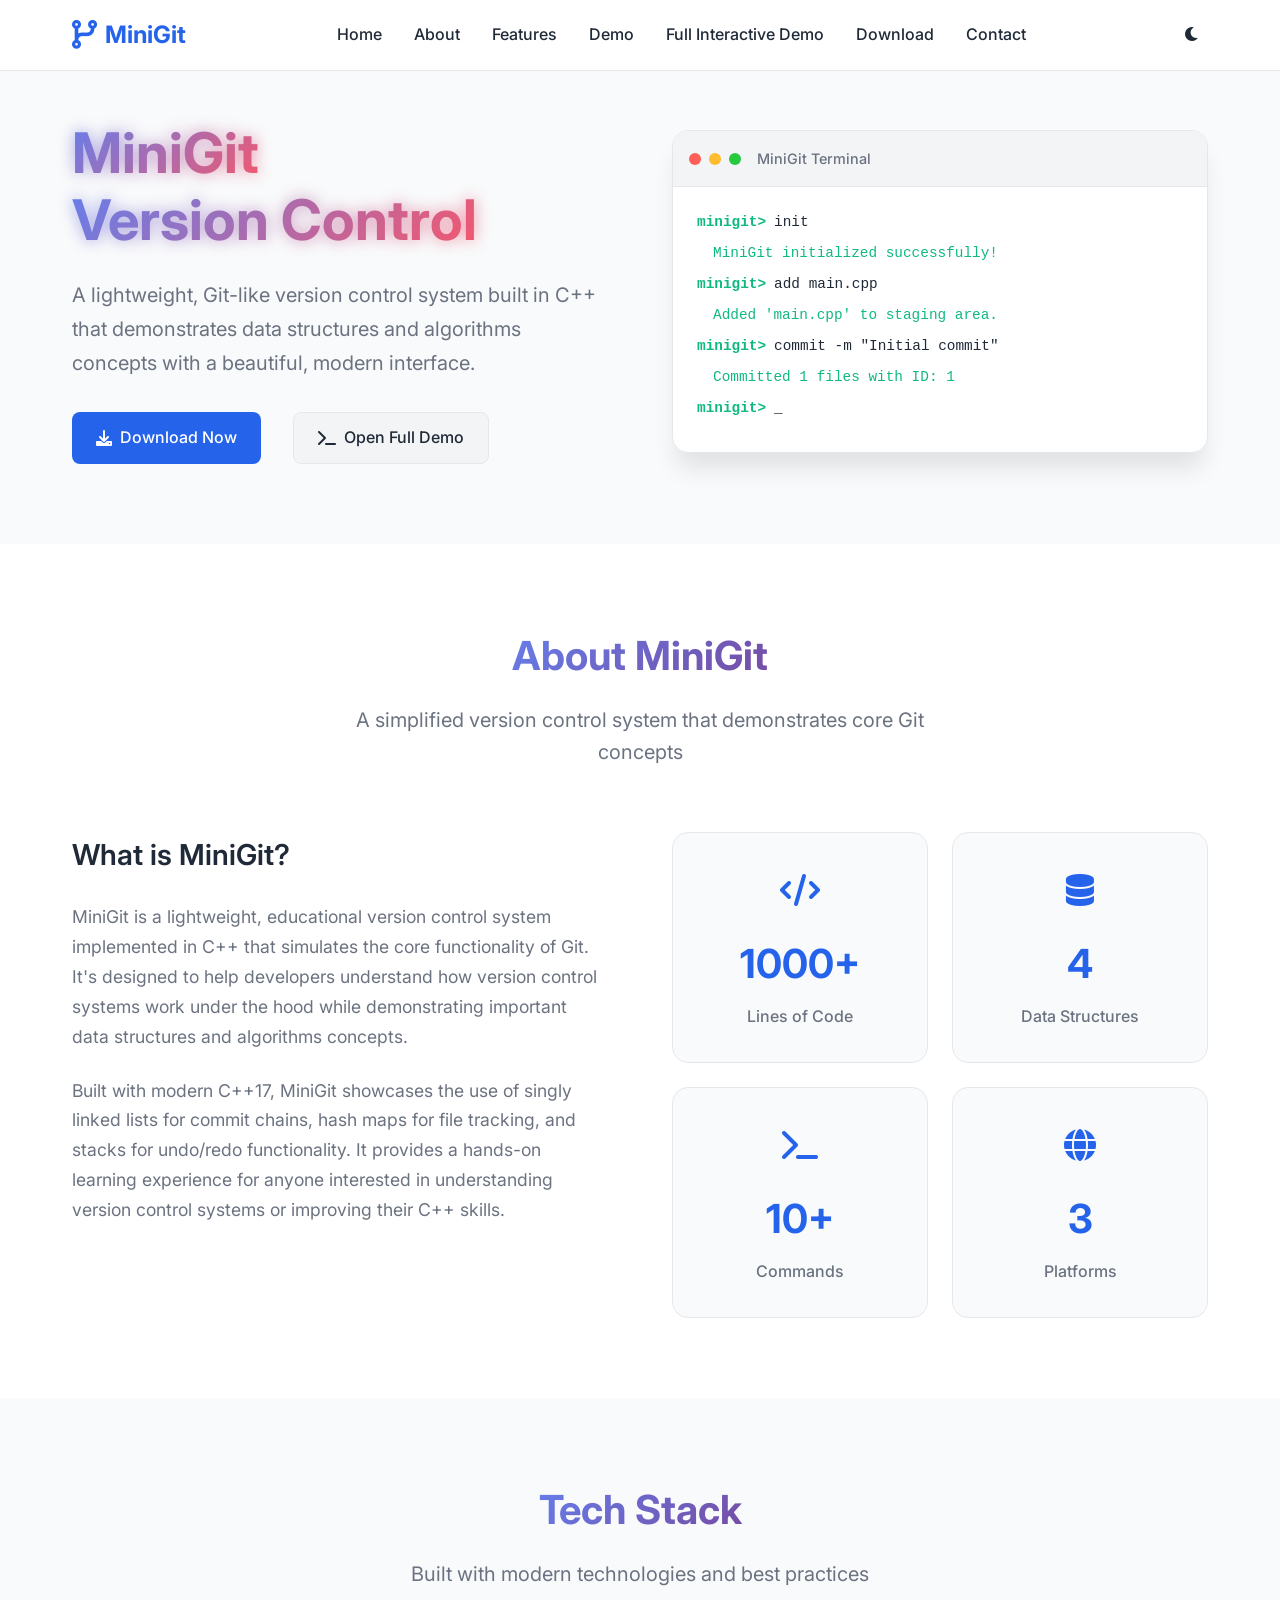
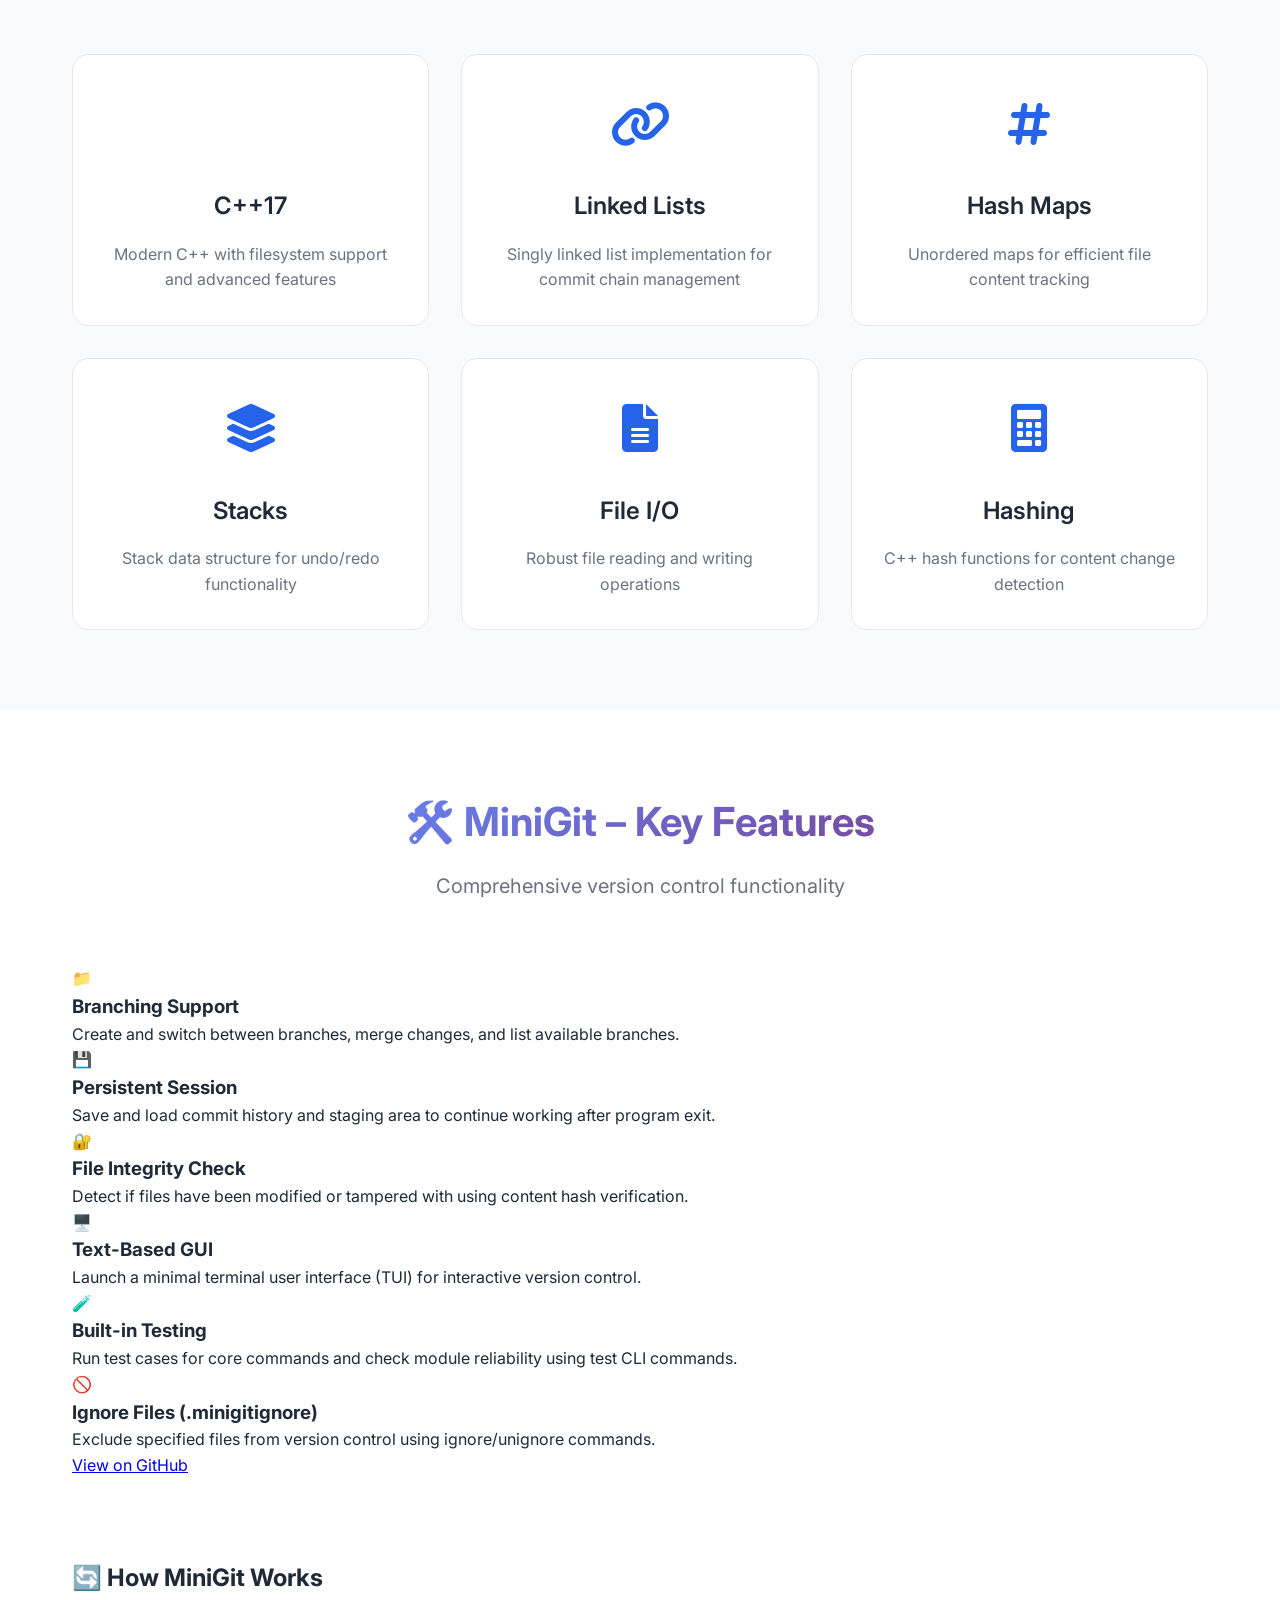
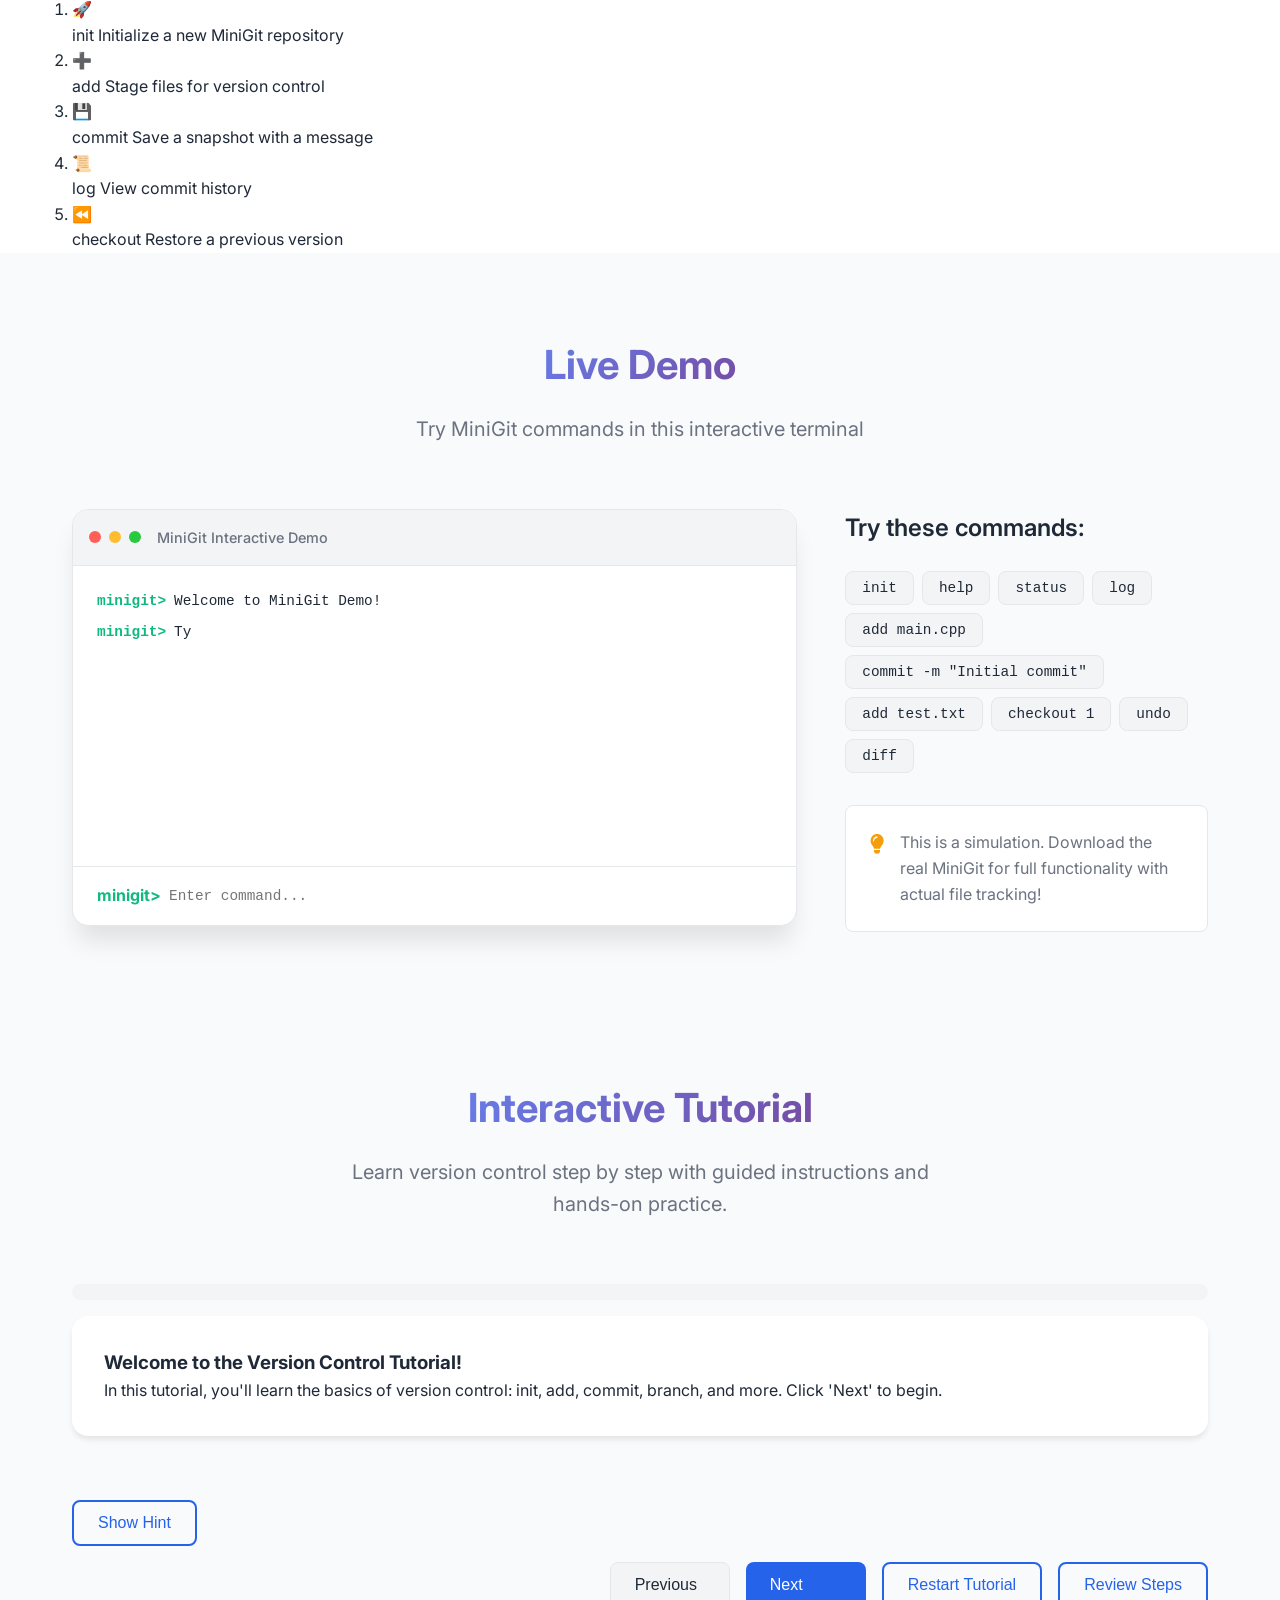
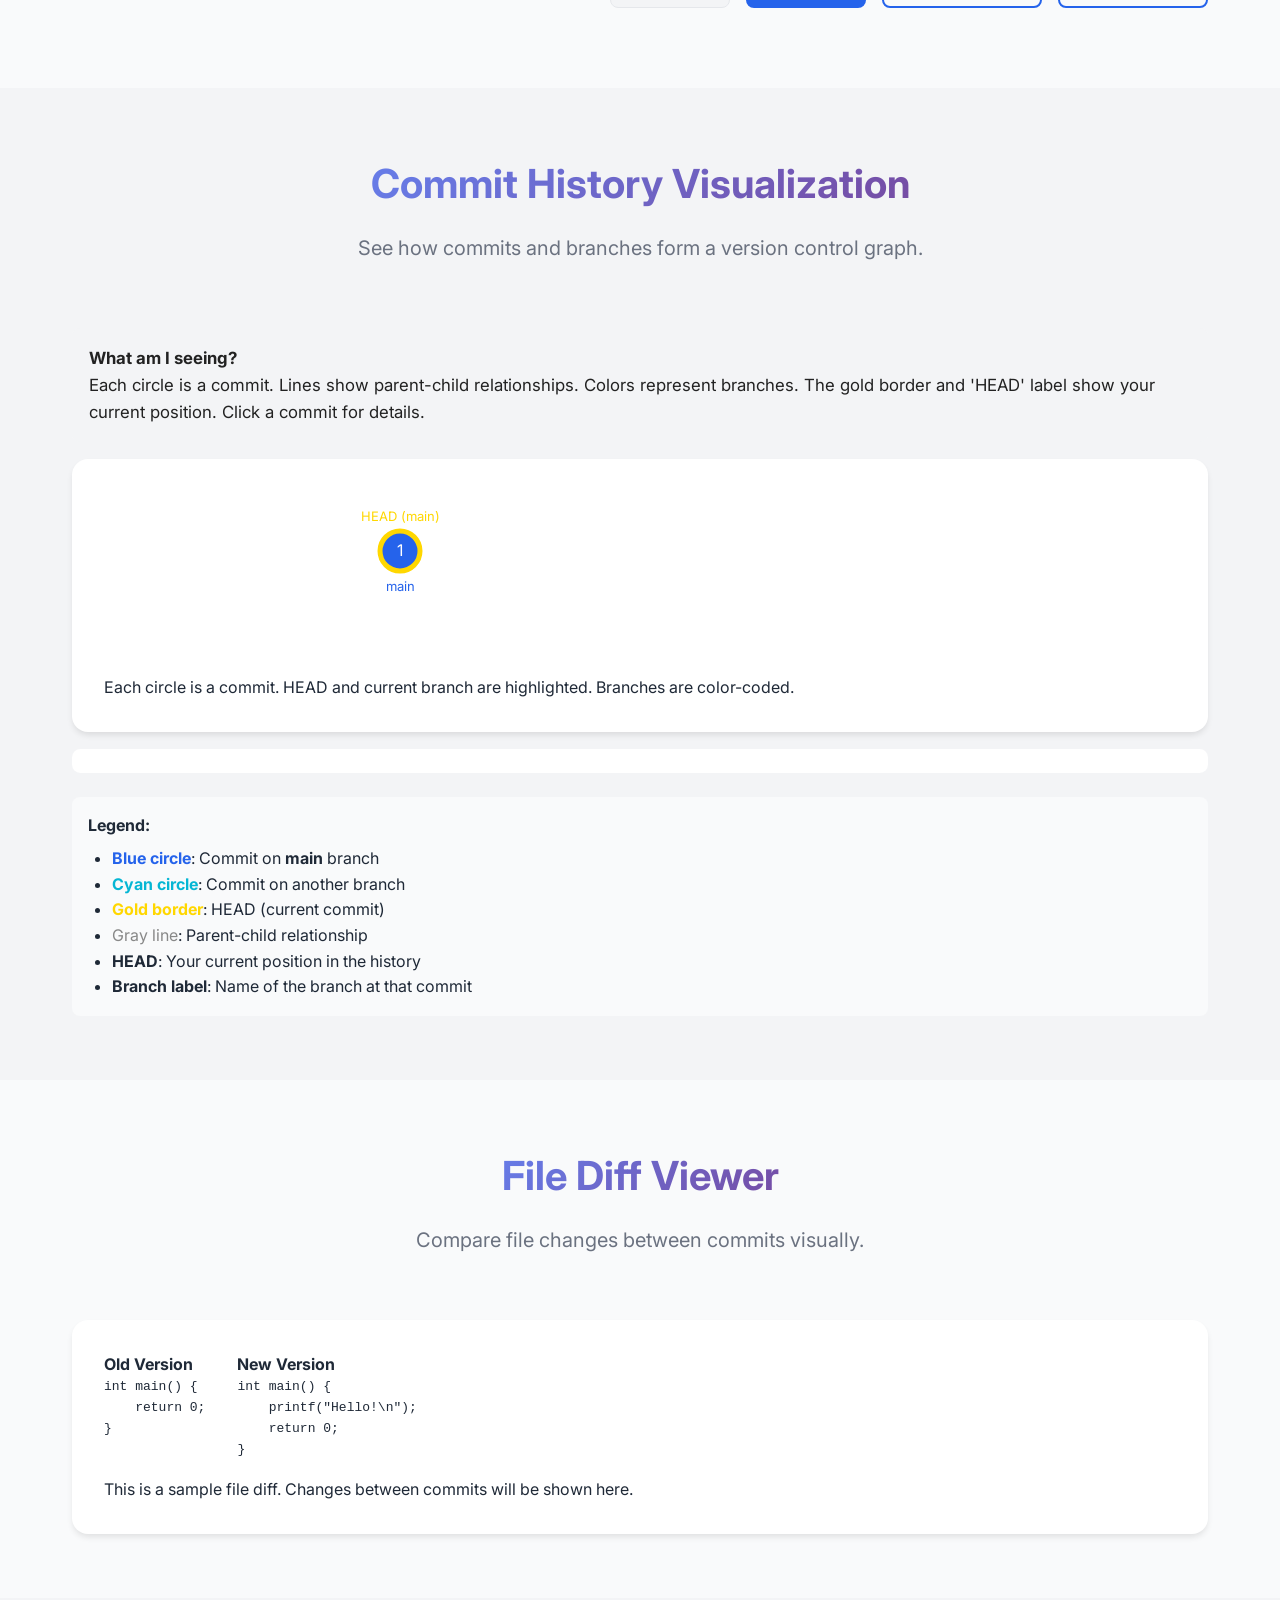
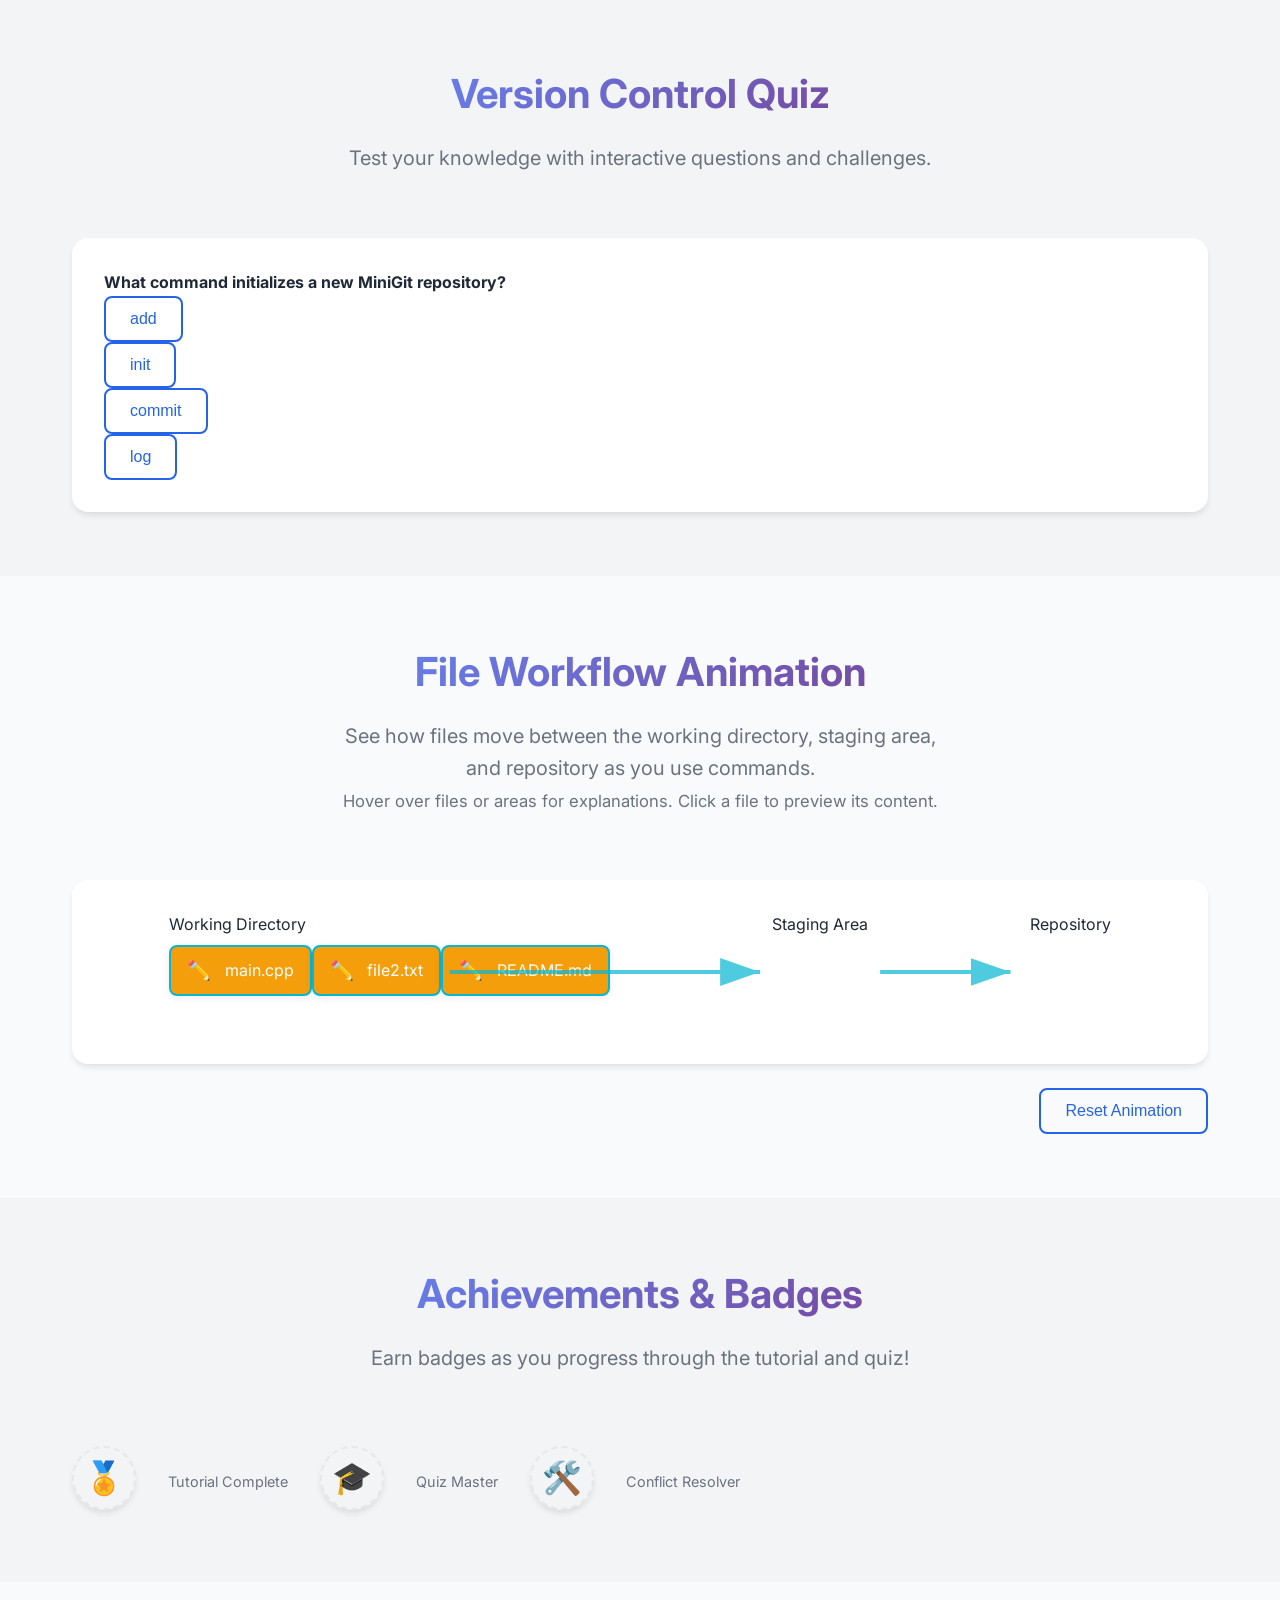
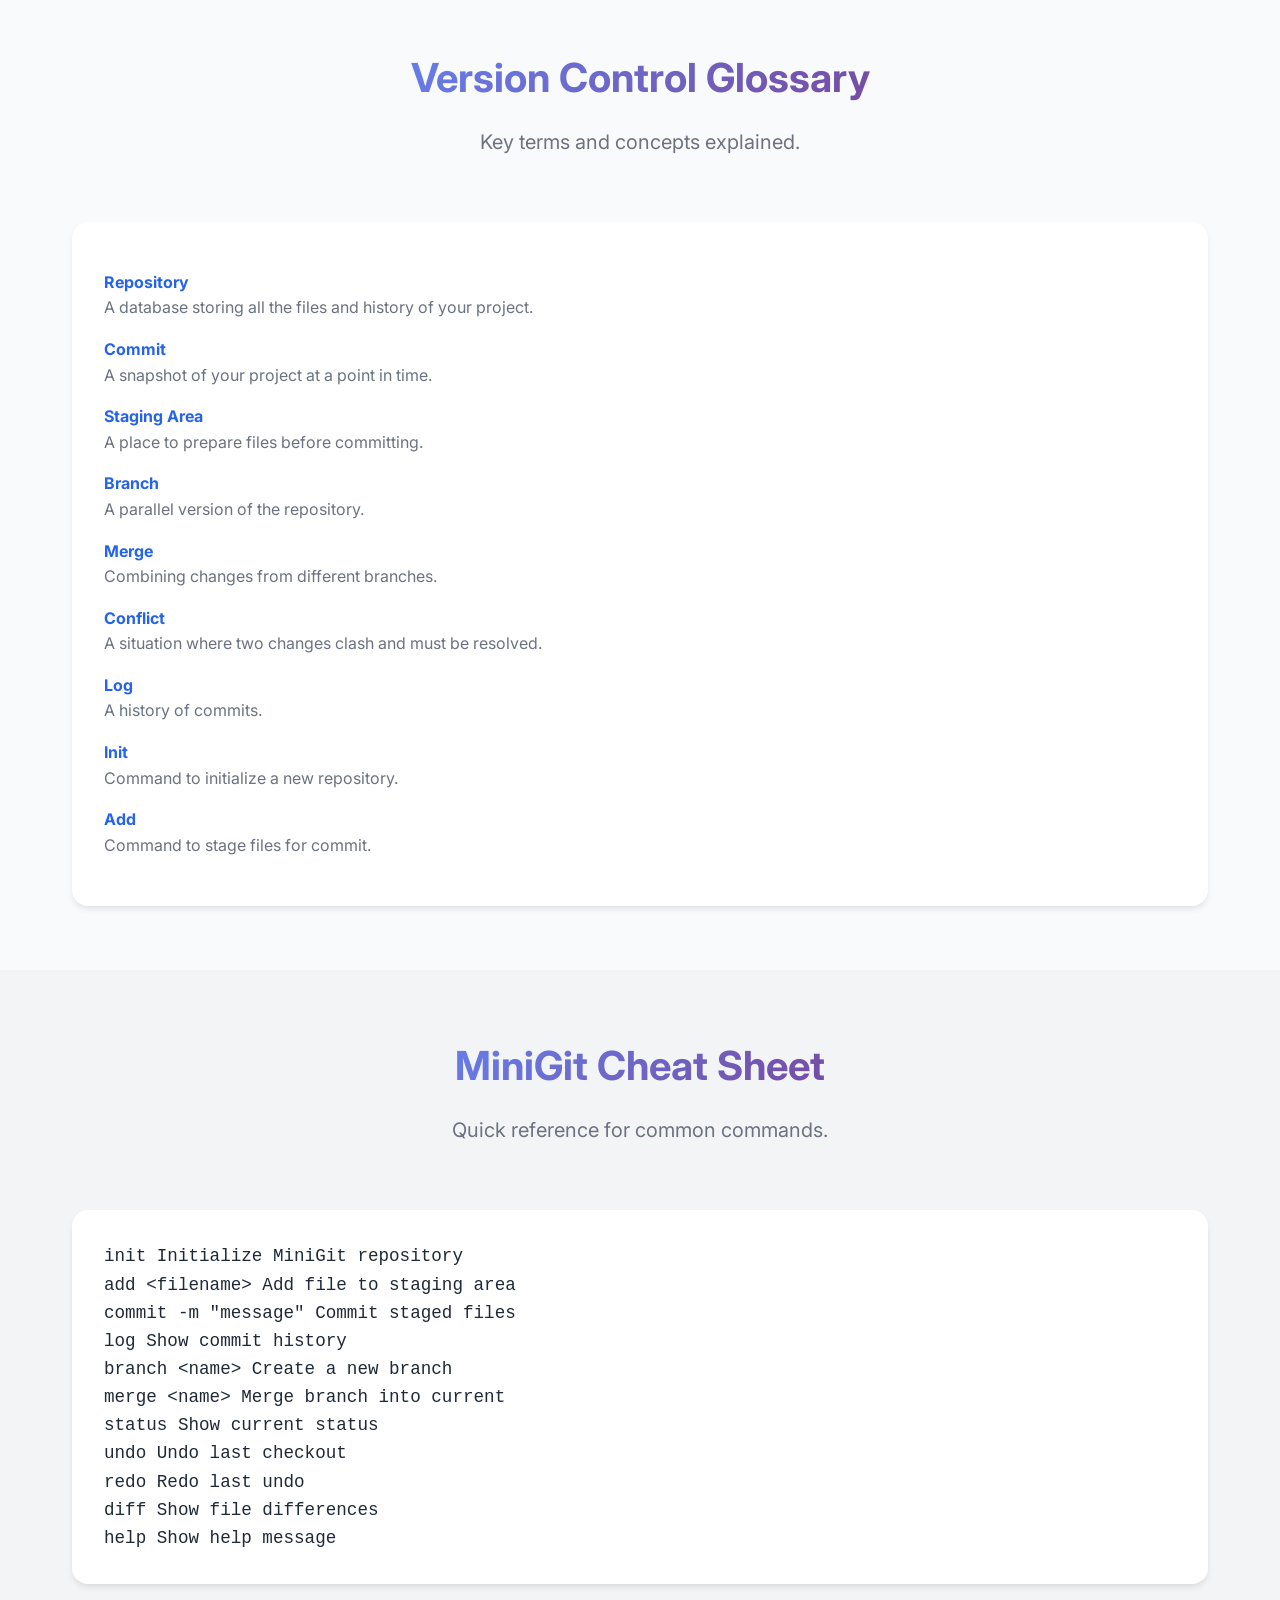
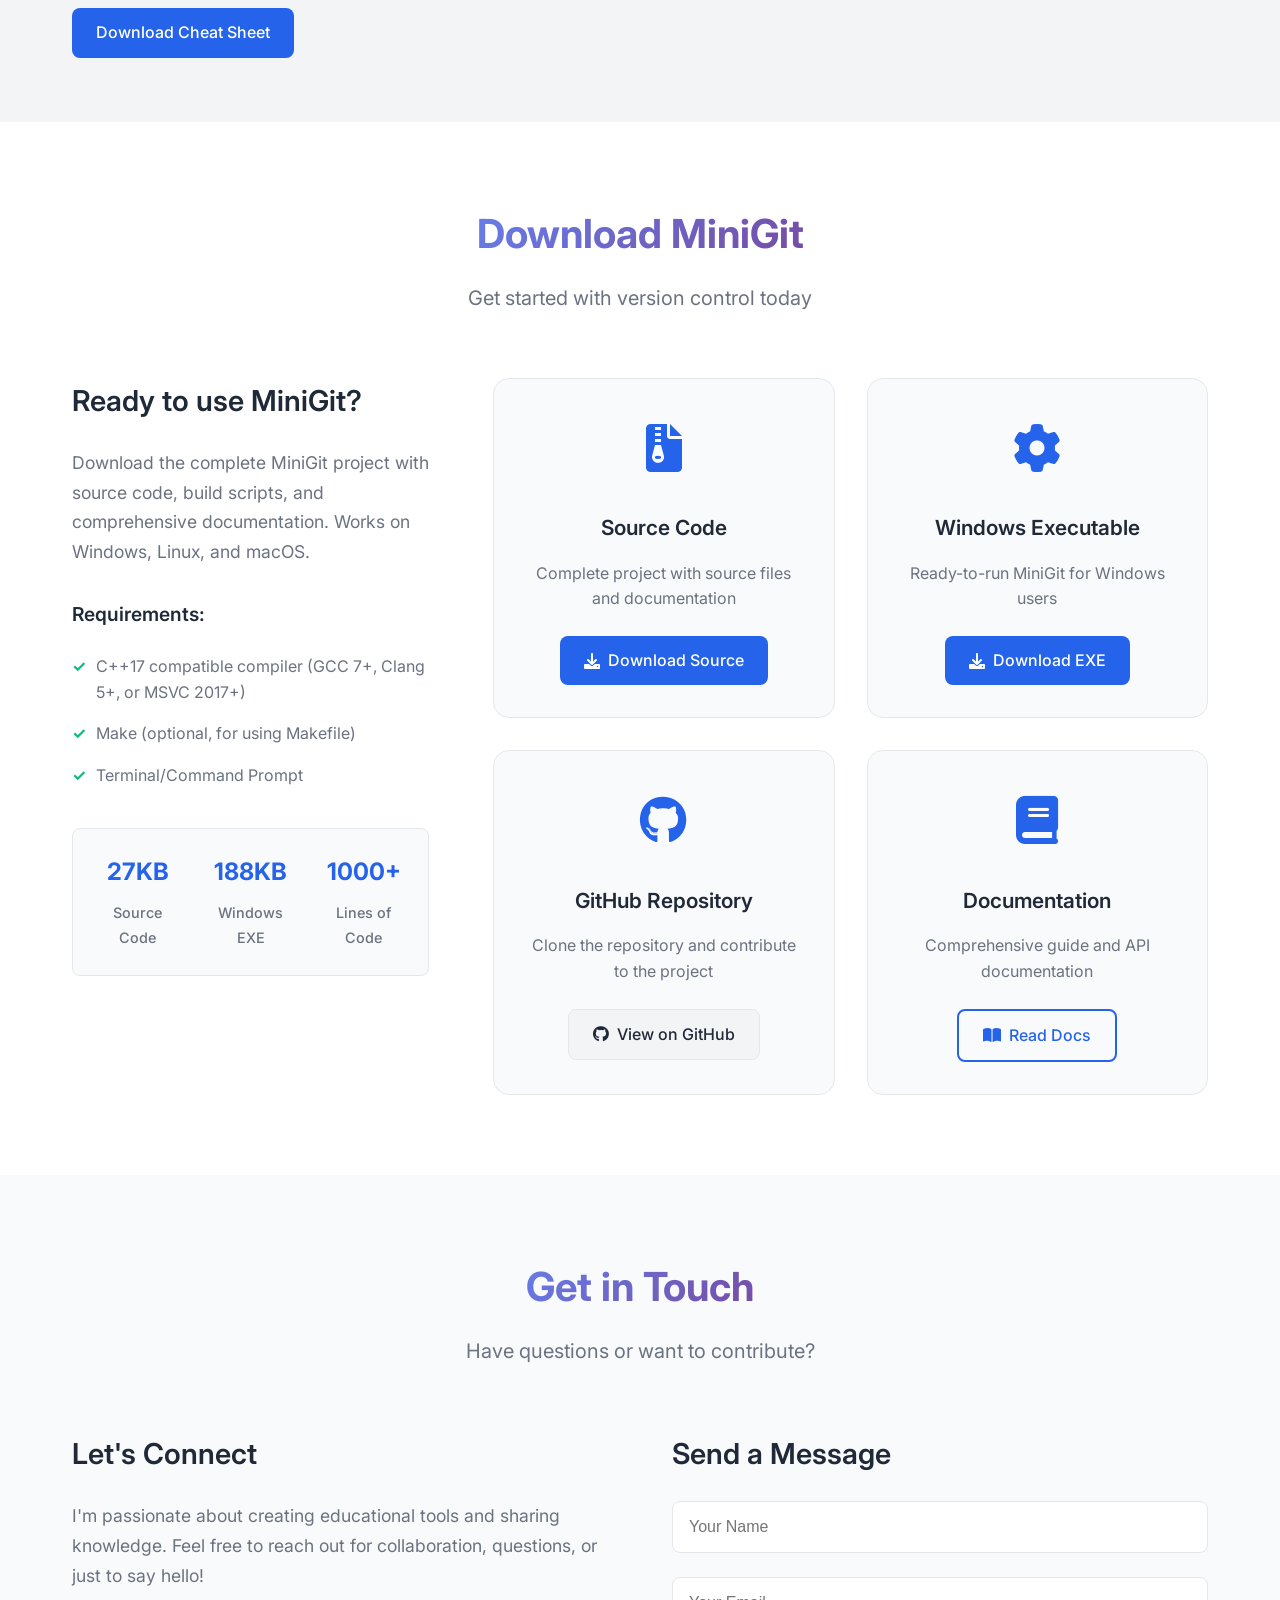
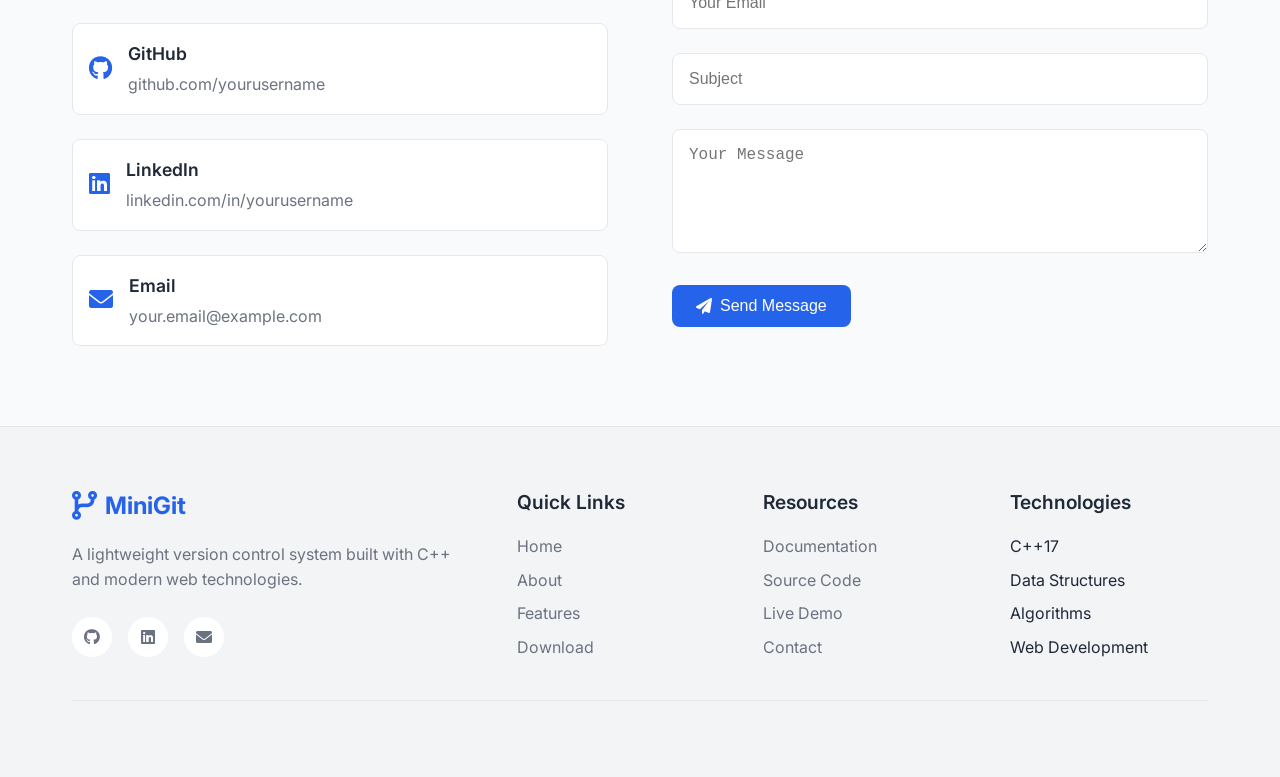
==== website/index.html @ fc71f308 "Initial commit" ====
<!DOCTYPE html>
<html lang="en">
<head>
    <meta charset="UTF-8">
    <meta name="viewport" content="width=device-width, initial-scale=1.0">
    <title>MiniGit - Lightweight C++ Version Control System</title>
    <meta name="description" content="MiniGit is a lightweight, open-source version control system built in C++. Experience branching, commit history, file integrity, and more. Perfect for learning Git concepts and C++ data structures.">
    <meta name="keywords" content="MiniGit, version control, C++, git, lightweight, open source, educational, commit, branch, file integrity, terminal, TUI, data structures, project, code, software, repository, source control, staging, commit history, undo, redo, merge, ignore, test, CLI, persistent session, educational project">
    <meta name="author" content="Your Name">
    <link rel="stylesheet" href="styles.css">
    <link href="https://cdnjs.cloudflare.com/ajax/libs/font-awesome/6.0.0/css/all.min.css" rel="stylesheet">
    <link href="https://fonts.googleapis.com/css2?family=Inter:wght@300;400;500;600;700&display=swap" rel="stylesheet">
    <!-- AOS Animate On Scroll CSS -->
    <link href="https://cdn.jsdelivr.net/npm/aos@2.3.4/dist/aos.css" rel="stylesheet">
    <!-- Google Analytics GA4 (replace G-XXXXXXXXXX with your Measurement ID) -->
    <!-- For GDPR compliance, consider showing a cookie consent banner before loading GA -->
    <script async src="https://www.googletagmanager.com/gtag/js?id=G-XXXXXXXXXX"></script>
    <script>
      window.dataLayer = window.dataLayer || [];
      function gtag(){dataLayer.push(arguments);}
      gtag('js', new Date());
      gtag('config', 'G-XXXXXXXXXX', { 'anonymize_ip': true });
    </script>
</head>
    <body>
        <!-- Skip to content link for accessibility -->
        <a href="#main-content" class="skip-link" tabindex="0" style="position:absolute;left:-999px;top:auto;width:1px;height:1px;overflow:hidden;background:#fff;color:#2563eb;z-index:10000;">Skip to main content</a>
        <!-- Loading Overlay -->
        <div class="loading-overlay">
            <div class="loading"></div>
        </div>
        
        <!-- Navigation -->
        <nav class="navbar" role="navigation" aria-label="Main Navigation">
            <div class="nav-container">
                <div class="nav-logo">
                    <i class="fas fa-code-branch" aria-hidden="true"></i>
                    <span>MiniGit</span>
                </div>
                <ul class="nav-menu">
                    <li><a href="#home" class="nav-link" tabindex="0">Home</a></li>
                    <li><a href="#about" class="nav-link" tabindex="0">About</a></li>
                    <li><a href="#features" class="nav-link" tabindex="0">Features</a></li>
                    <li><a href="#demo" class="nav-link" tabindex="0">Demo</a></li>
                    <li><a href="./demo.html" class="nav-link" tabindex="0">Full Interactive Demo</a></li>
                    <li><a href="#download" class="nav-link" tabindex="0">Download</a></li>
                    <li><a href="#contact" class="nav-link" tabindex="0">Contact</a></li>
                </ul>
                <div class="theme-toggle" tabindex="0" role="button" aria-label="Toggle dark mode">
                    <i class="fas fa-moon" id="theme-icon" aria-hidden="true"></i>
                </div>
                <div class="hamburger" tabindex="0" role="button" aria-label="Open navigation menu">
                    <span class="bar"></span>
                    <span class="bar"></span>
                    <span class="bar"></span>
                </div>
            </div>
        </nav>

        <main id="main-content">
        <!-- Hero Section -->
        <section id="home" class="hero" aria-label="Home section">
            <div class="hero-container">
                <div class="hero-content">
                    <h1 class="hero-title">
                        <span class="gradient-text" data-text="MiniGit">MiniGit</span>
                        <span class="gradient-text" data-text="Version Control">Version Control</span>
                    </h1>
                    <p class="hero-subtitle">
                        A lightweight, Git-like version control system built in C++ that demonstrates 
                        data structures and algorithms concepts with a beautiful, modern interface.
                    </p>
                    <div class="hero-buttons">
                        <a href="#download" class="btn btn-primary" tabindex="0" aria-label="Download Now">
                            <i class="fas fa-download" aria-hidden="true"></i>
                            Download Now
                        </a>
                        <a href="demo.html" class="btn btn-secondary" tabindex="0" aria-label="Full Interactive Demo" style="margin-left:1em;">
                            <i class="fas fa-terminal" aria-hidden="true"></i>
                            Open Full Demo
                        </a>
                    </div>
                </div>
                <div class="hero-visual">
                    <div class="terminal-window" aria-label="MiniGit Terminal Simulation">
                        <div class="terminal-header">
                            <div class="terminal-buttons">
                                <span class="btn-red" aria-hidden="true"></span>
                                <span class="btn-yellow" aria-hidden="true"></span>
                                <span class="btn-green" aria-hidden="true"></span>
                            </div>
                            <div class="terminal-title">MiniGit Terminal</div>
                        </div>
                        <div class="terminal-content">
                            <div class="terminal-line">
                                <span class="prompt">minigit&gt;</span>
                                <span class="command">init</span>
                            </div>
                            <div class="terminal-line output">
                                <span class="success">MiniGit initialized successfully!</span>
                            </div>
                            <div class="terminal-line">
                                <span class="prompt">minigit&gt;</span>
                                <span class="command">add main.cpp</span>
                            </div>
                            <div class="terminal-line output">
                                <span class="success">Added 'main.cpp' to staging area.</span>
                            </div>
                            <div class="terminal-line">
                                <span class="prompt">minigit&gt;</span>
                                <span class="command">commit -m "Initial commit"</span>
                            </div>
                            <div class="terminal-line output">
                                <span class="success">Committed 1 files with ID: 1</span>
                            </div>
                            <div class="terminal-line">
                                <span class="prompt">minigit&gt;</span>
                                <span class="command">_</span>
                            </div>
                        </div>
                    </div>
                </div>
            </div>
        </section>

        <!-- About Section -->
        <section id="about" class="about">
            <div class="container">
                <div class="section-header">
                    <h2>About MiniGit</h2>
                    <p>A simplified version control system that demonstrates core Git concepts</p>
                </div>
                <div class="about-content">
                    <div class="about-text">
                        <h3>What is MiniGit?</h3>
                        <p>
                            MiniGit is a lightweight, educational version control system implemented in C++ that 
                            simulates the core functionality of Git. It's designed to help developers understand 
                            how version control systems work under the hood while demonstrating important data 
                            structures and algorithms concepts.
                        </p>
                        <p>
                            Built with modern C++17, MiniGit showcases the use of singly linked lists for commit 
                            chains, hash maps for file tracking, and stacks for undo/redo functionality. It provides 
                            a hands-on learning experience for anyone interested in understanding version control 
                            systems or improving their C++ skills.
                        </p>
                    </div>
                    <div class="about-stats">
                        <div class="stat-card" data-aos="fade-up">
                            <div class="stat-icon">
                                <i class="fas fa-code"></i>
                            </div>
                            <div class="stat-number">1000+</div>
                            <div class="stat-label">Lines of Code</div>
                        </div>
                        <div class="stat-card" data-aos="fade-up" data-aos-delay="100">
                            <div class="stat-icon">
                                <i class="fas fa-database"></i>
                            </div>
                            <div class="stat-number">4</div>
                            <div class="stat-label">Data Structures</div>
                        </div>
                        <div class="stat-card" data-aos="fade-up" data-aos-delay="200">
                            <div class="stat-icon">
                                <i class="fas fa-terminal"></i>
                            </div>
                            <div class="stat-number">10+</div>
                            <div class="stat-label">Commands</div>
                        </div>
                        <div class="stat-card" data-aos="fade-up" data-aos-delay="300">
                            <div class="stat-icon">
                                <i class="fas fa-globe"></i>
                            </div>
                            <div class="stat-number">3</div>
                            <div class="stat-label">Platforms</div>
                        </div>
                    </div>
                </div>
            </div>
        </section>

        <!-- Tech Stack Section -->
        <section class="tech-stack">
            <div class="container">
                <div class="section-header">
                    <h2>Tech Stack</h2>
                    <p>Built with modern technologies and best practices</p>
                </div>
                <div class="tech-grid">
                    <div class="tech-card">
                        <div class="tech-icon">
                            <i class="fab fa-cpp"></i>
                        </div>
                        <h3>C++17</h3>
                        <p>Modern C++ with filesystem support and advanced features</p>
                    </div>
                    <div class="tech-card">
                        <div class="tech-icon">
                            <i class="fas fa-link"></i>
                        </div>
                        <h3>Linked Lists</h3>
                        <p>Singly linked list implementation for commit chain management</p>
                    </div>
                    <div class="tech-card">
                        <div class="tech-icon">
                            <i class="fas fa-hashtag"></i>
                        </div>
                        <h3>Hash Maps</h3>
                        <p>Unordered maps for efficient file content tracking</p>
                    </div>
                    <div class="tech-card">
                        <div class="tech-icon">
                            <i class="fas fa-layer-group"></i>
                        </div>
                        <h3>Stacks</h3>
                        <p>Stack data structure for undo/redo functionality</p>
                    </div>
                    <div class="tech-card">
                        <div class="tech-icon">
                            <i class="fas fa-file-alt"></i>
                        </div>
                        <h3>File I/O</h3>
                        <p>Robust file reading and writing operations</p>
                    </div>
                    <div class="tech-card">
                        <div class="tech-icon">
                            <i class="fas fa-calculator"></i>
                        </div>
                        <h3>Hashing</h3>
                        <p>C++ hash functions for content change detection</p>
                    </div>
                </div>
            </div>
        </section>

        <!-- Features Section -->
        <section id="features" class="features bg-gray-50 py-12">
            <div class="container max-w-4xl mx-auto px-4">
                <div class="section-header mb-8">
                    <h2 class="text-3xl font-bold text-center flex items-center justify-center gap-2" data-aos="fade-up">
                      <span>🛠️</span>
                      <span>MiniGit – Key Features</span>
                    </h2>
                    <p class="text-center text-gray-600" data-aos="fade-up" data-aos-delay="100">Comprehensive version control functionality</p>
                </div>
                <div class="grid gap-6 sm:grid-cols-2 lg:grid-cols-3">
                  <!-- Branching Support -->
                  <div class="bg-white rounded-xl shadow-md p-6 flex flex-col items-center hover:shadow-lg transition" data-aos="zoom-in">
                    <div class="text-4xl mb-3">📁</div>
                    <h3 class="font-semibold text-lg mb-2">Branching Support</h3>
                    <p class="text-gray-600 text-center text-sm">
                      Create and switch between branches, merge changes, and list available branches.
                    </p>
                  </div>
                  <!-- Persistent Session -->
                  <div class="bg-white rounded-xl shadow-md p-6 flex flex-col items-center hover:shadow-lg transition" data-aos="zoom-in" data-aos-delay="100">
                    <div class="text-4xl mb-3">💾</div>
                    <h3 class="font-semibold text-lg mb-2">Persistent Session</h3>
                    <p class="text-gray-600 text-center text-sm">
                      Save and load commit history and staging area to continue working after program exit.
                    </p>
                  </div>
                  <!-- File Integrity Check -->
                  <div class="bg-white rounded-xl shadow-md p-6 flex flex-col items-center hover:shadow-lg transition" data-aos="zoom-in" data-aos-delay="200">
                    <div class="text-4xl mb-3">🔐</div>
                    <h3 class="font-semibold text-lg mb-2">File Integrity Check</h3>
                    <p class="text-gray-600 text-center text-sm">
                      Detect if files have been modified or tampered with using content hash verification.
                    </p>
                  </div>
                  <!-- Text-Based GUI -->
                  <div class="bg-white rounded-xl shadow-md p-6 flex flex-col items-center hover:shadow-lg transition" data-aos="zoom-in" data-aos-delay="300">
                    <div class="text-4xl mb-3">🖥️</div>
                    <h3 class="font-semibold text-lg mb-2">Text-Based GUI</h3>
                    <p class="text-gray-600 text-center text-sm">
                      Launch a minimal terminal user interface (TUI) for interactive version control.
                    </p>
                  </div>
                  <!-- Built-in Testing -->
                  <div class="bg-white rounded-xl shadow-md p-6 flex flex-col items-center hover:shadow-lg transition" data-aos="zoom-in" data-aos-delay="400">
                    <div class="text-4xl mb-3">🧪</div>
                    <h3 class="font-semibold text-lg mb-2">Built-in Testing</h3>
                    <p class="text-gray-600 text-center text-sm">
                      Run test cases for core commands and check module reliability using test CLI commands.
                    </p>
                  </div>
                  <!-- Ignore Files -->
                  <div class="bg-white rounded-xl shadow-md p-6 flex flex-col items-center hover:shadow-lg transition" data-aos="zoom-in" data-aos-delay="500">
                    <div class="text-4xl mb-3">🚫</div>
                    <h3 class="font-semibold text-lg mb-2">Ignore Files (.minigitignore)</h3>
                    <p class="text-gray-600 text-center text-sm">
                      Exclude specified files from version control using ignore/unignore commands.
                    </p>
                  </div>
                </div>
                <div class="flex justify-center mt-10" data-aos="fade-up" data-aos-delay="600">
                  <a href="https://github.com/yourusername/minigit" target="_blank"
                     class="inline-block bg-blue-600 text-white font-semibold px-6 py-3 rounded-full shadow hover:bg-blue-700 transition">
                    View on GitHub
                  </a>
                </div>
            </div>
        </section>
        <!-- How MiniGit Works Section -->
        <section id="how-it-works" class="how-it-works bg-white py-12">
          <div class="container max-w-3xl mx-auto px-4">
            <h2 class="text-2xl font-bold text-center mb-8 flex items-center justify-center gap-2">
              <span>🔄</span>
              <span>How MiniGit Works</span>
            </h2>
            <ol class="flex flex-col sm:flex-row justify-between items-center gap-8 sm:gap-0">
              <li class="flex flex-col items-center flex-1" style="min-width:120px;">
                <div class="text-3xl mb-2">🚀</div>
                <span class="font-semibold">init</span>
                <span class="text-gray-500 text-sm text-center">Initialize a new MiniGit repository</span>
              </li>
              <li class="flex flex-col items-center flex-1" style="min-width:120px;">
                <div class="text-3xl mb-2">➕</div>
                <span class="font-semibold">add</span>
                <span class="text-gray-500 text-sm text-center">Stage files for version control</span>
              </li>
              <li class="flex flex-col items-center flex-1" style="min-width:120px;">
                <div class="text-3xl mb-2">💾</div>
                <span class="font-semibold">commit</span>
                <span class="text-gray-500 text-sm text-center">Save a snapshot with a message</span>
              </li>
              <li class="flex flex-col items-center flex-1" style="min-width:120px;">
                <div class="text-3xl mb-2">📜</div>
                <span class="font-semibold">log</span>
                <span class="text-gray-500 text-sm text-center">View commit history</span>
              </li>
              <li class="flex flex-col items-center flex-1" style="min-width:120px;">
                <div class="text-3xl mb-2">⏪</div>
                <span class="font-semibold">checkout</span>
                <span class="text-gray-500 text-sm text-center">Restore a previous version</span>
              </li>
            </ol>
          </div>
        </section>

        <!-- Demo Section -->
        <section id="demo" class="demo">
            <div class="container">
                <div class="section-header">
                    <h2>Live Demo</h2>
                    <p>Try MiniGit commands in this interactive terminal</p>
                </div>
                <div class="demo-container">
                    <div class="demo-terminal">
                        <div class="demo-header">
                            <div class="demo-buttons">
                                <span class="btn-red"></span>
                                <span class="btn-yellow"></span>
                                <span class="btn-green"></span>
                            </div>
                            <div class="demo-title">MiniGit Interactive Demo</div>
                        </div>
                        <div class="demo-content" id="demo-content">
                            <div class="demo-line">
                                <span class="demo-prompt">minigit></span>
                                <span class="demo-text">Welcome to MiniGit Demo!</span>
                            </div>
                            <div class="demo-line">
                                <span class="demo-prompt">minigit></span>
                                <span class="demo-text">Type 'help' to see available commands</span>
                            </div>
                        </div>
                        <div class="demo-input-container">
                            <span class="demo-prompt">minigit></span>
                            <input type="text" id="demo-input" placeholder="Enter command..." autocomplete="off">
                        </div>
                    </div>
                    <div class="demo-info">
                        <h3>Try these commands:</h3>
                        <div class="demo-commands">
                            <button class="demo-command-btn" data-command="init">init</button>
                            <button class="demo-command-btn" data-command="help">help</button>
                            <button class="demo-command-btn" data-command="status">status</button>
                            <button class="demo-command-btn" data-command="log">log</button>
                            <button class="demo-command-btn" data-command="add main.cpp">add main.cpp</button>
                            <button class="demo-command-btn" data-command="commit -m &quot;Initial commit&quot;">commit -m "Initial commit"</button>
                            <button class="demo-command-btn" data-command="add test.txt">add test.txt</button>
                            <button class="demo-command-btn" data-command="checkout 1">checkout 1</button>
                            <button class="demo-command-btn" data-command="undo">undo</button>
                            <button class="demo-command-btn" data-command="diff">diff</button>
                        </div>
                        <div class="demo-tip">
                            <i class="fas fa-lightbulb"></i>
                            <p>This is a simulation. Download the real MiniGit for full functionality with actual file tracking!</p>
                        </div>
                    </div>
                </div>
            </div>
        </section>

        <!-- Tutorial Section -->
        <section id="tutorial" class="tutorial">
            <div class="container">
                <div class="section-header">
                    <h2>Interactive Tutorial</h2>
                    <p>Learn version control step by step with guided instructions and hands-on practice.</p>
                </div>
                <div id="tutorial-progress-container">
                    <div id="tutorial-progress-bar"></div>
                </div>
                <div id="tutorial-content">
                    <!-- Tutorial steps will be injected here by JS -->
                </div>
                <div id="tutorial-command-container">
                    <input type="text" id="tutorial-command-input" placeholder="Type your command here..." autocomplete="off">
                    <button id="tutorial-submit-command" class="btn btn-primary">Submit</button>
                </div>
                <div id="tutorial-feedback"></div>
                <div id="tutorial-hint-container">
                    <button id="tutorial-hint-btn" class="btn btn-outline">Show Hint</button>
                    <span id="tutorial-hint-text" style="display:none;"></span>
                </div>
                <div id="tutorial-controls">
                    <button id="tutorial-prev" class="btn btn-secondary">Previous</button>
                    <button id="tutorial-next" class="btn btn-primary">Next</button>
                    <button id="tutorial-restart" class="btn btn-outline">Restart Tutorial</button>
                    <button id="tutorial-review" class="btn btn-outline">Review Steps</button>
                </div>
                <div id="tutorial-review-content" style="display:none;"></div>
            </div>
        </section>

        <!-- Commit Graph Section -->
        <section id="commit-graph" class="commit-graph">
            <div class="container">
                <div class="section-header">
                    <h2>Commit History Visualization</h2>
                    <p>See how commits and branches form a version control graph.</p>
                </div>
                <div id="commit-graph-info" style="margin-bottom:1em;background:#f3f4f6;padding:1em;border-radius:0.5em;color:#222;font-size:1.05em;">
                    <b>What am I seeing?</b><br>
                    Each circle is a commit. Lines show parent-child relationships. Colors represent branches. The gold border and 'HEAD' label show your current position. Click a commit for details.
                </div>
                <div id="commit-graph-container">
                    <!-- Commit graph will be rendered here -->
                </div>
                <div id="commit-explanation" style="margin-top:1em;font-size:1.05em;color:#2563eb;"></div>
                <div id="commit-graph-legend" style="margin-top:1.5em;background:#f9fafb;padding:1em;border-radius:0.5em;">
                    <b>Legend:</b>
                    <ul style="margin:0.5em 0 0 1.5em;">
                        <li><span style="color:#2563eb;font-weight:bold;">Blue circle</span>: Commit on <b>main</b> branch</li>
                        <li><span style="color:#06b6d4;font-weight:bold;">Cyan circle</span>: Commit on another branch</li>
                        <li><span style="color:#ffd700;font-weight:bold;">Gold border</span>: HEAD (current commit)</li>
                        <li><span style="color:#888;">Gray line</span>: Parent-child relationship</li>
                        <li><b>HEAD</b>: Your current position in the history</li>
                        <li><b>Branch label</b>: Name of the branch at that commit</li>
                    </ul>
                </div>
            </div>
        </section>

        <!-- Diff Viewer Section -->
        <section id="diff-viewer" class="diff-viewer">
            <div class="container">
                <div class="section-header">
                    <h2>File Diff Viewer</h2>
                    <p>Compare file changes between commits visually.</p>
                </div>
                <div id="diff-viewer-container">
                    <!-- Diff viewer will be rendered here -->
                </div>
            </div>
        </section>

        <!-- Quiz Section -->
        <section id="quiz" class="quiz">
            <div class="container">
                <div class="section-header">
                    <h2>Version Control Quiz</h2>
                    <p>Test your knowledge with interactive questions and challenges.</p>
                </div>
                <div id="quiz-content">
                    <!-- Quiz questions will be injected here by JS -->
                </div>
            </div>
        </section>

        <!-- Animated File Area Section -->
        <section id="file-area" class="file-area">
            <div class="container">
                <div class="section-header">
                    <h2>File Workflow Animation</h2>
                    <p>See how files move between the working directory, staging area, and repository as you use commands. <br><small>Hover over files or areas for explanations. Click a file to preview its content.</small></p>
                </div>
                <div id="file-area-animation">
                    <!-- Animated file workflow will be rendered here by JS -->
                </div>
                <button id="file-area-reset" class="btn btn-outline" style="margin-top:1.5rem;">Reset Animation</button>
            </div>
        </section>

        <!-- File Content Modal -->
        <div id="file-content-modal" class="modal" style="display:none;">
            <div class="modal-content">
                <span class="close" id="close-file-modal">&times;</span>
                <h3 id="file-modal-title"></h3>
                <pre id="file-modal-content" style="background:#23272b;color:#fff;padding:1em;border-radius:0.5em;"></pre>
                <div id="file-modal-status" style="margin-top:1em;color:#10b981;"></div>
            </div>
        </div>

        <!-- Achievements/Badges Section -->
        <section id="achievements" class="achievements">
            <div class="container">
                <div class="section-header">
                    <h2>Achievements & Badges</h2>
                    <p>Earn badges as you progress through the tutorial and quiz!</p>
                </div>
                <div id="badges-container">
                    <!-- Badges will be rendered here by JS -->
                </div>
            </div>
        </section>

        <!-- Glossary Section -->
        <section id="glossary" class="glossary">
            <div class="container">
                <div class="section-header">
                    <h2>Version Control Glossary</h2>
                    <p>Key terms and concepts explained.</p>
                </div>
                <div id="glossary-content">
                    <!-- Glossary terms will be rendered here by JS -->
                </div>
            </div>
        </section>

        <!-- Cheat Sheet Section -->
        <section id="cheat-sheet" class="cheat-sheet">
            <div class="container">
                <div class="section-header">
                    <h2>MiniGit Cheat Sheet</h2>
                    <p>Quick reference for common commands.</p>
                </div>
                <div id="cheat-sheet-content">
                    <!-- Cheat sheet will be rendered here by JS -->
                </div>
                <a id="download-cheat-sheet" class="btn btn-primary" href="#" download="minigit-cheat-sheet.txt">Download Cheat Sheet</a>
            </div>
        </section>

        <!-- Merge Conflict Modal -->
        <div id="merge-conflict-modal" class="modal" style="display:none;">
            <div class="modal-content">
                <span class="close" id="close-merge-modal">&times;</span>
                <h3>Merge Conflict Simulation</h3>
                <div id="merge-conflict-content">
                    <!-- Merge conflict simulation will be rendered here by JS -->
                </div>
            </div>
        </div>

        <!-- Download Section -->
        <section id="download" class="download">
            <div class="container">
                <div class="section-header">
                    <h2>Download MiniGit</h2>
                    <p>Get started with version control today</p>
                </div>
                <div class="download-content">
                    <div class="download-info">
                        <h3>Ready to use MiniGit?</h3>
                        <p>
                            Download the complete MiniGit project with source code, build scripts, 
                            and comprehensive documentation. Works on Windows, Linux, and macOS.
                        </p>
                        <div class="download-requirements">
                            <h4>Requirements:</h4>
                            <ul>
                                <li>C++17 compatible compiler (GCC 7+, Clang 5+, or MSVC 2017+)</li>
                                <li>Make (optional, for using Makefile)</li>
                                <li>Terminal/Command Prompt</li>
                            </ul>
                        </div>
                        <div class="download-stats">
                            <div class="stat-item">
                                <span class="stat-number">27KB</span>
                                <span class="stat-label">Source Code</span>
                            </div>
                            <div class="stat-item">
                                <span class="stat-number">188KB</span>
                                <span class="stat-label">Windows EXE</span>
                            </div>
                            <div class="stat-item">
                                <span class="stat-number">1000+</span>
                                <span class="stat-label">Lines of Code</span>
                            </div>
                        </div>
                    </div>
                    <div class="download-options">
                        <div class="download-card">
                            <div class="download-icon">
                                <i class="fas fa-file-archive"></i>
                            </div>
                            <h3>Source Code</h3>
                            <p>Complete project with source files and documentation</p>
                            <a href="../MiniGit-Project.zip" class="btn btn-primary download-btn" download>
                                <i class="fas fa-download"></i>
                                Download Source
                            </a>
                        </div>
                        <div class="download-card">
                            <div class="download-icon">
                                <i class="fas fa-cog"></i>
                            </div>
                            <h3>Windows Executable</h3>
                            <p>Ready-to-run MiniGit for Windows users</p>
                            <a href="../downloads/minigit.exe" class="btn btn-primary download-btn" download>
                                <i class="fas fa-download"></i>
                                Download EXE
                            </a>
                        </div>
                        <div class="download-card">
                            <div class="download-icon">
                                <i class="fab fa-github"></i>
                            </div>
                            <h3>GitHub Repository</h3>
                            <p>Clone the repository and contribute to the project</p>
                            <a href="#" class="btn btn-secondary download-btn" onclick="openGitHub()">
                                <i class="fab fa-github"></i>
                                View on GitHub
                            </a>
                        </div>
                        <div class="download-card">
                            <div class="download-icon">
                                <i class="fas fa-book"></i>
                            </div>
                            <h3>Documentation</h3>
                            <p>Comprehensive guide and API documentation</p>
                            <a href="#" class="btn btn-outline download-btn" onclick="openDocs()">
                                <i class="fas fa-book-open"></i>
                                Read Docs
                            </a>
                        </div>
                    </div>
                </div>
            </div>
        </section>

        <!-- Contact Section -->
        <section id="contact" class="contact">
            <div class="container">
                <div class="section-header">
                    <h2>Get in Touch</h2>
                    <p>Have questions or want to contribute?</p>
                </div>
                <div class="contact-content">
                    <div class="contact-info">
                        <h3>Let's Connect</h3>
                        <p>
                            I'm passionate about creating educational tools and sharing knowledge. 
                            Feel free to reach out for collaboration, questions, or just to say hello!
                        </p>
                        <div class="contact-methods">
                            <div class="contact-method">
                                <div class="contact-icon">
                                    <i class="fab fa-github"></i>
                                </div>
                                <div class="contact-details">
                                    <h4>GitHub</h4>
                                    <a href="#" onclick="openGitHub()">github.com/yourusername</a>
                                </div>
                            </div>
                            <div class="contact-method">
                                <div class="contact-icon">
                                    <i class="fab fa-linkedin"></i>
                                </div>
                                <div class="contact-details">
                                    <h4>LinkedIn</h4>
                                    <a href="#" onclick="openLinkedIn()">linkedin.com/in/yourusername</a>
                                </div>
                            </div>
                            <div class="contact-method">
                                <div class="contact-icon">
                                    <i class="fas fa-envelope"></i>
                                </div>
                                <div class="contact-details">
                                    <h4>Email</h4>
                                    <a href="mailto:your.email@example.com">your.email@example.com</a>
                                </div>
                            </div>
                        </div>
                    </div>
                    <div class="contact-form">
                        <h3>Send a Message</h3>
                        <form id="contact-form" action="https://formspree.io/f/yourformid" method="POST">
                            <div class="form-group">
                                <input type="text" id="name" name="name" placeholder="Your Name" required>
                            </div>
                            <div class="form-group">
                                <input type="email" id="email" name="email" placeholder="Your Email" required>
                            </div>
                            <div class="form-group">
                                <input type="text" id="subject" name="subject" placeholder="Subject" required>
                            </div>
                            <div class="form-group">
                                <textarea id="message" name="message" placeholder="Your Message" rows="5" required></textarea>
                            </div>
                            <button type="submit" class="btn btn-primary">
                                <i class="fas fa-paper-plane"></i>
                                Send Message
                            </button>
                            <p id="form-success" style="display:none;color:var(--success-color);margin-top:1rem;">Thank you! Your message has been sent.</p>
                        </form>
                    </div>
                </div>
            </div>
        </section>
        <script>
        // Formspree AJAX success message
        const contactForm = document.getElementById('contact-form');
        if (contactForm) {
          contactForm.addEventListener('submit', async function(e) {
            e.preventDefault();
            const formData = new FormData(contactForm);
            const action = contactForm.getAttribute('action');
            const response = await fetch(action, {
              method: 'POST',
              body: formData,
              headers: { 'Accept': 'application/json' }
            });
            if (response.ok) {
              contactForm.reset();
              document.getElementById('form-success').style.display = 'block';
            } else {
              alert('There was a problem submitting your form. Please try again.');
            }
          });
        }
        </script>

        <!-- Footer -->
        <footer class="footer">
            <div class="container">
                <div class="footer-content">
                    <div class="footer-section">
                        <div class="footer-logo">
                            <i class="fas fa-code-branch"></i>
                            <span>MiniGit</span>
                        </div>
                        <p>A lightweight version control system built with C++ and modern web technologies.</p>
                        <div class="footer-social">
                            <a href="#" onclick="openGitHub()"><i class="fab fa-github"></i></a>
                            <a href="#" onclick="openLinkedIn()"><i class="fab fa-linkedin"></i></a>
                            <a href="mailto:your.email@example.com"><i class="fas fa-envelope"></i></a>
                        </div>
                    </div>
                    <div class="footer-section">
                        <h4>Quick Links</h4>
                        <ul>
                            <li><a href="#home">Home</a></li>
                            <li><a href="#about">About</a></li>
                            <li><a href="#features">Features</a></li>
                            <li><a href="#download">Download</a></li>
                        </ul>
                    </div>
                    <div class="footer-section">
                        <h4>Resources</h4>
                        <ul>
                            <li><a href="#" onclick="openDocs()">Documentation</a></li>
                            <li><a href="#" onclick="openGitHub()">Source Code</a></li>
                            <li><a href="#demo">Live Demo</a></li>
                            <li><a href="#contact">Contact</a></li>
                        </ul>
                    </div>
                    <div class="footer-section">
                        <h4>Technologies</h4>
                        <ul>
                            <li>C++17</li>
                            <li>Data Structures</li>
                            <li>Algorithms</li>
                            <li>Web Development</li>
                        </ul>
                    </div>
                </div>
                <div class="footer-bottom">
                    <p></p>
                </div>
            </div>
        </footer>

        <script src="script.js"></script>
        <script src="https://cdn.jsdelivr.net/npm/aos@2.3.4/dist/aos.js"></script>
        <script>AOS.init({ once: true });</script>
    </body>
</html>
---- website/styles.css ----
/* Reset and Base Styles */
* {
    margin: 0;
    padding: 0;
    box-sizing: border-box;
}

:root {
    /* Light Theme Colors */
    --primary-color: #2563eb;
    --primary-dark: #1d4ed8;
    --secondary-color: #7c3aed;
    --accent-color: #06b6d4;
    --text-primary: #1f2937;
    --text-secondary: #6b7280;
    --text-light: #9ca3af;
    --bg-primary: #ffffff;
    --bg-secondary: #f9fafb;
    --bg-tertiary: #f3f4f6;
    --border-color: #e5e7eb;
    --success-color: #10b981;
    --warning-color: #f59e0b;
    --error-color: #ef4444;
    --shadow-sm: 0 1px 2px 0 rgba(0, 0, 0, 0.05);
    --shadow-md: 0 4px 6px -1px rgba(0, 0, 0, 0.1);
    --shadow-lg: 0 10px 15px -3px rgba(0, 0, 0, 0.1);
    --shadow-xl: 0 20px 25px -5px rgba(0, 0, 0, 0.1);
    --gradient-primary: linear-gradient(135deg, #667eea 0%, #764ba2 100%);
    --gradient-secondary: linear-gradient(135deg, #f093fb 0%, #f5576c 100%);
    --gradient-accent: linear-gradient(135deg, #4facfe 0%, #00f2fe 100%);
}

[data-theme="dark"] {
    /* Dark Theme Colors */
    --primary-color: #3b82f6;
    --primary-dark: #2563eb;
    --secondary-color: #8b5cf6;
    --accent-color: #22d3ee;
    --text-primary: #f9fafb;
    --text-secondary: #d1d5db;
    --text-light: #9ca3af;
    --bg-primary: #111827;
    --bg-secondary: #1f2937;
    --bg-tertiary: #374151;
    --border-color: #4b5563;
    --success-color: #34d399;
    --warning-color: #fbbf24;
    --error-color: #f87171;
}

body {
    font-family: 'Inter', -apple-system, BlinkMacSystemFont, 'Segoe UI', Roboto, sans-serif;
    line-height: 1.6;
    color: var(--text-primary);
    background-color: var(--bg-primary);
    transition: all 0.3s ease;
}

body.dark-mode {
  background: #181a1b;
  color: #f3f4f6;
  transition: background 0.3s, color 0.3s;
}

body.dark-mode .navbar {
  background: rgba(24, 26, 27, 0.95);
  border-bottom: 1px solid #23272b;
}
body.dark-mode .nav-link {
  color: #f3f4f6;
}
body.dark-mode .nav-link:hover {
  color: #ffd700;
}
body.dark-mode .hero,
body.dark-mode .about,
body.dark-mode .tech-stack,
body.dark-mode .features,
body.dark-mode .demo,
body.dark-mode .download,
body.dark-mode .contact,
body.dark-mode .footer {
  background: #181a1b;
  color: #f3f4f6;
}
body.dark-mode .bg-gray-50,
body.dark-mode .bg-white {
  background: #23272b !important;
}
body.dark-mode .section-header h2,
body.dark-mode .section-header p {
  color: #f3f4f6;
}
body.dark-mode .feature-card,
body.dark-mode .tech-card,
body.dark-mode .download-card,
body.dark-mode .stat-card {
  background: #23272b !important;
  color: #f3f4f6;
  box-shadow: 0 4px 16px 0 rgba(0,0,0,0.4);
}
body.dark-mode .feature-card:hover,
body.dark-mode .tech-card:hover,
body.dark-mode .download-card:hover,
body.dark-mode .stat-card:hover {
  box-shadow: 0 8px 32px 0 rgba(0,0,0,0.7);
}
body.dark-mode .btn,
body.dark-mode .btn-primary {
  background: #23272b;
  color: #ffd700;
  border: 1px solid #ffd700;
}
body.dark-mode .btn-primary:hover {
  background: #ffd700;
  color: #23272b;
}
body.dark-mode .btn-secondary {
  background: #23272b;
  color: #ffd700;
  border: 1px solid #ffd700;
}
body.dark-mode .btn-secondary:hover {
  background: #ffd700;
  color: #23272b;
}
body.dark-mode .footer {
  background: #181a1b;
  color: #f3f4f6;
}
body.dark-mode .footer-logo,
body.dark-mode .footer-social a {
  color: #ffd700;
}
body.dark-mode .footer-section h4 {
  color: #ffd700;
}
body.dark-mode .footer ul li a {
  color: #f3f4f6;
}
body.dark-mode .footer ul li a:hover {
  color: #ffd700;
}
body.dark-mode .terminal-window,
body.dark-mode .demo-terminal {
  background: #23272b;
  color: #f3f4f6;
}
body.dark-mode .terminal-header,
body.dark-mode .demo-header {
  background: #181a1b;
  color: #ffd700;
}
body.dark-mode .terminal-title,
body.dark-mode .demo-title {
  color: #ffd700;
}
body.dark-mode .stat-number {
  color: #ffd700;
}
body.dark-mode .stat-label {
  color: #f3f4f6;
}

/* Container */
.container {
    max-width: 1200px;
    margin: 0 auto;
    padding: 0 2rem;
}

/* Navigation */
.navbar {
    position: fixed;
    top: 0;
    width: 100%;
    background: rgba(255, 255, 255, 0.95);
    backdrop-filter: blur(10px);
    border-bottom: 1px solid var(--border-color);
    z-index: 1000;
    transition: all 0.3s ease;
}

[data-theme="dark"] .navbar {
    background: rgba(17, 24, 39, 0.95);
}

.nav-container {
    max-width: 1200px;
    margin: 0 auto;
    padding: 0 2rem;
    display: flex;
    justify-content: space-between;
    align-items: center;
    height: 70px;
}

.nav-logo {
    display: flex;
    align-items: center;
    gap: 0.5rem;
    font-size: 1.5rem;
    font-weight: 700;
    color: var(--primary-color);
}

.nav-logo i {
    font-size: 1.8rem;
}

.nav-menu {
    display: flex;
    list-style: none;
    gap: 2rem;
}

.nav-link {
    text-decoration: none;
    color: var(--text-primary);
    font-weight: 500;
    transition: color 0.3s ease;
    position: relative;
}

.nav-link:hover {
    color: var(--primary-color);
}

.nav-link::after {
    content: '';
    position: absolute;
    bottom: -5px;
    left: 0;
    width: 0;
    height: 2px;
    background: var(--primary-color);
    transition: width 0.3s ease;
}

.nav-link:hover::after {
    width: 100%;
}

.theme-toggle {
    cursor: pointer;
    padding: 0.5rem;
    border-radius: 0.5rem;
    transition: background-color 0.3s ease;
}

.theme-toggle:hover {
    background-color: var(--bg-tertiary);
}

.hamburger {
    display: none;
    flex-direction: column;
    cursor: pointer;
}

.bar {
    width: 25px;
    height: 3px;
    background-color: var(--text-primary);
    margin: 3px 0;
    transition: 0.3s;
}

/* Hero Section */
.hero {
    padding: 120px 0 80px;
    background: var(--bg-secondary);
    position: relative;
    overflow: hidden;
}

.hero::before {
    content: '';
    position: absolute;
    top: 0;
    left: 0;
    right: 0;
    bottom: 0;
    background: var(--gradient-primary);
    opacity: 0.05;
}

.hero-container {
    max-width: 1200px;
    margin: 0 auto;
    padding: 0 2rem;
    display: grid;
    grid-template-columns: 1fr 1fr;
    gap: 4rem;
    align-items: center;
    position: relative;
    z-index: 1;
}

.hero-title {
    font-size: 3.5rem;
    font-weight: 700;
    line-height: 1.2;
    margin-bottom: 1.5rem;
}

.gradient-text {
    background: var(--gradient-primary);
    -webkit-background-clip: text;
    -webkit-text-fill-color: transparent;
    background-clip: text;
}

.hero-subtitle {
    font-size: 1.25rem;
    color: var(--text-secondary);
    margin-bottom: 2rem;
    line-height: 1.7;
}

.hero-buttons {
    display: flex;
    gap: 1rem;
    flex-wrap: wrap;
}

/* Buttons */
.btn {
    display: inline-flex;
    align-items: center;
    gap: 0.5rem;
    padding: 0.75rem 1.5rem;
    border-radius: 0.5rem;
    text-decoration: none;
    font-weight: 500;
    transition: all 0.3s ease;
    border: none;
    cursor: pointer;
    font-size: 1rem;
}

.btn-primary {
    background: var(--primary-color);
    color: white;
}

.btn-primary:hover {
    background: var(--primary-dark);
    transform: translateY(-2px);
    box-shadow: var(--shadow-lg);
}

.btn-secondary {
    background: var(--bg-tertiary);
    color: var(--text-primary);
    border: 1px solid var(--border-color);
}

.btn-secondary:hover {
    background: var(--bg-primary);
    transform: translateY(-2px);
    box-shadow: var(--shadow-md);
}

.btn-outline {
    background: transparent;
    color: var(--primary-color);
    border: 2px solid var(--primary-color);
}

.btn-outline:hover {
    background: var(--primary-color);
    color: white;
    transform: translateY(-2px);
}

/* Terminal Window */
.terminal-window {
    background: var(--bg-primary);
    border-radius: 1rem;
    box-shadow: var(--shadow-xl);
    overflow: hidden;
    border: 1px solid var(--border-color);
}

.terminal-header {
    background: var(--bg-tertiary);
    padding: 1rem;
    display: flex;
    align-items: center;
    gap: 1rem;
    border-bottom: 1px solid var(--border-color);
}

.terminal-buttons {
    display: flex;
    gap: 0.5rem;
}

.btn-red, .btn-yellow, .btn-green {
    width: 12px;
    height: 12px;
    border-radius: 50%;
}

.btn-red { background: #ff5f56; }
.btn-yellow { background: #ffbd2e; }
.btn-green { background: #27ca3f; }

.terminal-title {
    font-size: 0.9rem;
    font-weight: 500;
    color: var(--text-secondary);
}

.terminal-content {
    padding: 1.5rem;
    font-family: 'Courier New', monospace;
    font-size: 0.9rem;
    line-height: 1.6;
}

.terminal-line {
    margin-bottom: 0.5rem;
    display: flex;
    align-items: center;
    gap: 0.5rem;
}

.prompt {
    color: var(--success-color);
    font-weight: bold;
}

.command {
    color: var(--text-primary);
}

.output {
    margin-left: 1rem;
}

.success {
    color: var(--success-color);
}

.error {
    color: var(--error-color);
}

.warning {
    color: var(--warning-color);
}

/* Section Headers */
.section-header {
    text-align: center;
    margin-bottom: 4rem;
}

.section-header h2 {
    font-size: 2.5rem;
    font-weight: 700;
    margin-bottom: 1rem;
    background: var(--gradient-primary);
    -webkit-background-clip: text;
    -webkit-text-fill-color: transparent;
    background-clip: text;
}

.section-header p {
    font-size: 1.25rem;
    color: var(--text-secondary);
    max-width: 600px;
    margin: 0 auto;
}

/* About Section */
.about {
    padding: 80px 0;
    background: var(--bg-primary);
}

.about-content {
    display: grid;
    grid-template-columns: 1fr 1fr;
    gap: 4rem;
    align-items: start;
}

.about-text h3 {
    font-size: 1.8rem;
    font-weight: 600;
    margin-bottom: 1.5rem;
    color: var(--text-primary);
}

.about-text p {
    font-size: 1.1rem;
    color: var(--text-secondary);
    margin-bottom: 1.5rem;
    line-height: 1.7;
}

.about-stats {
    display: grid;
    grid-template-columns: 1fr 1fr;
    gap: 1.5rem;
}

.stat-card {
    background: var(--bg-secondary);
    padding: 2rem;
    border-radius: 1rem;
    text-align: center;
    border: 1px solid var(--border-color);
    transition: transform 0.3s ease, box-shadow 0.3s ease;
}

.stat-card:hover {
    transform: translateY(-5px);
    box-shadow: var(--shadow-lg);
}

.stat-icon {
    font-size: 2rem;
    color: var(--primary-color);
    margin-bottom: 1rem;
}

.stat-number {
    font-size: 2.5rem;
    font-weight: 700;
    color: var(--text-primary);
    margin-bottom: 0.5rem;
}

.stat-label {
    color: var(--text-secondary);
    font-weight: 500;
}

/* Tech Stack Section */
.tech-stack {
    padding: 80px 0;
    background: var(--bg-secondary);
}

.tech-grid {
    display: grid;
    grid-template-columns: repeat(auto-fit, minmax(300px, 1fr));
    gap: 2rem;
}

.tech-card {
    background: var(--bg-primary);
    padding: 2rem;
    border-radius: 1rem;
    text-align: center;
    border: 1px solid var(--border-color);
    transition: transform 0.3s ease, box-shadow 0.3s ease;
}

.tech-card:hover {
    transform: translateY(-5px);
    box-shadow: var(--shadow-lg);
}

.tech-icon {
    font-size: 3rem;
    color: var(--primary-color);
    margin-bottom: 1.5rem;
}

.tech-card h3 {
    font-size: 1.5rem;
    font-weight: 600;
    margin-bottom: 1rem;
    color: var(--text-primary);
}

.tech-card p {
    color: var(--text-secondary);
    line-height: 1.6;
}

/* Features Section */
.features {
    padding: 80px 0;
    background: var(--bg-primary);
}

.features-grid {
    display: grid;
    grid-template-columns: repeat(auto-fit, minmax(300px, 1fr));
    gap: 2rem;
}

.feature-card {
    background: var(--bg-secondary);
    padding: 2rem;
    border-radius: 1rem;
    border: 1px solid var(--border-color);
    transition: transform 0.3s ease, box-shadow 0.3s ease;
}

.feature-card:hover {
    transform: translateY(-5px);
    box-shadow: var(--shadow-lg);
}

.feature-icon {
    font-size: 2.5rem;
    color: var(--primary-color);
    margin-bottom: 1.5rem;
}

.feature-card h3 {
    font-size: 1.3rem;
    font-weight: 600;
    margin-bottom: 1rem;
    color: var(--text-primary);
}

.feature-card p {
    color: var(--text-secondary);
    line-height: 1.6;
}

/* Demo Section */
.demo {
    padding: 80px 0;
    background: var(--bg-secondary);
}

.demo-container {
    display: grid;
    grid-template-columns: 2fr 1fr;
    gap: 3rem;
    align-items: start;
}

.demo-terminal {
    background: var(--bg-primary);
    border-radius: 1rem;
    box-shadow: var(--shadow-xl);
    overflow: hidden;
    border: 1px solid var(--border-color);
}

.demo-header {
    background: var(--bg-tertiary);
    padding: 1rem;
    display: flex;
    align-items: center;
    gap: 1rem;
    border-bottom: 1px solid var(--border-color);
}

.demo-buttons {
    display: flex;
    gap: 0.5rem;
}

.demo-title {
    font-size: 0.9rem;
    font-weight: 500;
    color: var(--text-secondary);
}

.demo-content {
    padding: 1.5rem;
    font-family: 'Courier New', monospace;
    font-size: 0.9rem;
    line-height: 1.6;
    min-height: 300px;
    max-height: 400px;
    overflow-y: auto;
}

.demo-line {
    margin-bottom: 0.5rem;
    display: flex;
    align-items: center;
    gap: 0.5rem;
}

.demo-prompt {
    color: var(--success-color);
    font-weight: bold;
}

.demo-text {
    color: var(--text-primary);
}

.demo-input-container {
    padding: 1rem 1.5rem;
    border-top: 1px solid var(--border-color);
    display: flex;
    align-items: center;
    gap: 0.5rem;
}

#demo-input {
    flex: 1;
    background: transparent;
    border: none;
    outline: none;
    color: var(--text-primary);
    font-family: 'Courier New', monospace;
    font-size: 0.9rem;
}

.demo-info h3 {
    font-size: 1.5rem;
    font-weight: 600;
    margin-bottom: 1.5rem;
    color: var(--text-primary);
}

.demo-commands {
    display: flex;
    flex-wrap: wrap;
    gap: 0.5rem;
    margin-bottom: 2rem;
}

.demo-command-btn {
    padding: 0.5rem 1rem;
    background: var(--bg-tertiary);
    border: 1px solid var(--border-color);
    border-radius: 0.5rem;
    color: var(--text-primary);
    cursor: pointer;
    transition: all 0.3s ease;
    font-family: 'Courier New', monospace;
    font-size: 0.9rem;
}

.demo-command-btn:hover {
    background: var(--primary-color);
    color: white;
    transform: translateY(-2px);
}

.demo-tip {
    background: var(--bg-primary);
    padding: 1.5rem;
    border-radius: 0.5rem;
    border: 1px solid var(--border-color);
    display: flex;
    align-items: start;
    gap: 1rem;
}

.demo-tip i {
    color: var(--warning-color);
    font-size: 1.2rem;
    margin-top: 0.2rem;
}

.demo-tip p {
    color: var(--text-secondary);
    line-height: 1.6;
}

/* Download Section */
.download {
    padding: 80px 0;
    background: var(--bg-primary);
}

.download-content {
    display: grid;
    grid-template-columns: 1fr 2fr;
    gap: 4rem;
    align-items: start;
}

.download-info h3 {
    font-size: 1.8rem;
    font-weight: 600;
    margin-bottom: 1.5rem;
    color: var(--text-primary);
}

.download-info p {
    font-size: 1.1rem;
    color: var(--text-secondary);
    margin-bottom: 2rem;
    line-height: 1.7;
}

.download-requirements h4 {
    font-size: 1.2rem;
    font-weight: 600;
    margin-bottom: 1rem;
    color: var(--text-primary);
}

.download-requirements ul {
    list-style: none;
    color: var(--text-secondary);
}

.download-requirements li {
    padding: 0.5rem 0;
    position: relative;
    padding-left: 1.5rem;
}

.download-requirements li::before {
    content: '✓';
    position: absolute;
    left: 0;
    color: var(--success-color);
    font-weight: bold;
}

.download-stats {
    display: flex;
    gap: 2rem;
    margin-top: 2rem;
    padding: 1.5rem;
    background: var(--bg-secondary);
    border-radius: 0.5rem;
    border: 1px solid var(--border-color);
}

.stat-item {
    text-align: center;
    flex: 1;
}

.stat-item .stat-number {
    display: block;
    font-size: 1.5rem;
    font-weight: 700;
    color: var(--primary-color);
    margin-bottom: 0.5rem;
}

.stat-item .stat-label {
    font-size: 0.9rem;
    color: var(--text-secondary);
    font-weight: 500;
}

.download-options {
    display: grid;
    grid-template-columns: repeat(auto-fit, minmax(250px, 1fr));
    gap: 2rem;
}

.download-card {
    background: var(--bg-secondary);
    padding: 2rem;
    border-radius: 1rem;
    text-align: center;
    border: 1px solid var(--border-color);
    transition: transform 0.3s ease, box-shadow 0.3s ease;
}

.download-card:hover {
    transform: translateY(-5px);
    box-shadow: var(--shadow-lg);
}

.download-icon {
    font-size: 3rem;
    color: var(--primary-color);
    margin-bottom: 1.5rem;
}

.download-card h3 {
    font-size: 1.3rem;
    font-weight: 600;
    margin-bottom: 1rem;
    color: var(--text-primary);
}

.download-card p {
    color: var(--text-secondary);
    margin-bottom: 1.5rem;
    line-height: 1.6;
}

/* Contact Section */
.contact {
    padding: 80px 0;
    background: var(--bg-secondary);
}

.contact-content {
    display: grid;
    grid-template-columns: 1fr 1fr;
    gap: 4rem;
}

.contact-info h3 {
    font-size: 1.8rem;
    font-weight: 600;
    margin-bottom: 1.5rem;
    color: var(--text-primary);
}

.contact-info p {
    font-size: 1.1rem;
    color: var(--text-secondary);
    margin-bottom: 2rem;
    line-height: 1.7;
}

.contact-methods {
    display: flex;
    flex-direction: column;
    gap: 1.5rem;
}

.contact-method {
    display: flex;
    align-items: center;
    gap: 1rem;
    padding: 1rem;
    background: var(--bg-primary);
    border-radius: 0.5rem;
    border: 1px solid var(--border-color);
    transition: transform 0.3s ease;
}

.contact-method:hover {
    transform: translateX(5px);
}

.contact-icon {
    font-size: 1.5rem;
    color: var(--primary-color);
}

.contact-details h4 {
    font-size: 1.1rem;
    font-weight: 600;
    margin-bottom: 0.25rem;
    color: var(--text-primary);
}

.contact-details a {
    color: var(--text-secondary);
    text-decoration: none;
    transition: color 0.3s ease;
}

.contact-details a:hover {
    color: var(--primary-color);
}

.contact-form h3 {
    font-size: 1.8rem;
    font-weight: 600;
    margin-bottom: 1.5rem;
    color: var(--text-primary);
}

.form-group {
    margin-bottom: 1.5rem;
}

.form-group input,
.form-group textarea {
    width: 100%;
    padding: 1rem;
    border: 1px solid var(--border-color);
    border-radius: 0.5rem;
    background: var(--bg-primary);
    color: var(--text-primary);
    font-size: 1rem;
    transition: border-color 0.3s ease;
}

.form-group input:focus,
.form-group textarea:focus {
    outline: none;
    border-color: var(--primary-color);
}

.form-group textarea {
    resize: vertical;
    min-height: 120px;
}

/* Footer */
.footer {
    background: var(--bg-tertiary);
    padding: 60px 0 20px;
    border-top: 1px solid var(--border-color);
}

.footer-content {
    display: grid;
    grid-template-columns: 2fr 1fr 1fr 1fr;
    gap: 3rem;
    margin-bottom: 2rem;
}

.footer-logo {
    display: flex;
    align-items: center;
    gap: 0.5rem;
    font-size: 1.5rem;
    font-weight: 700;
    color: var(--primary-color);
    margin-bottom: 1rem;
}

.footer-logo i {
    font-size: 1.8rem;
}

.footer p {
    color: var(--text-secondary);
    line-height: 1.6;
    margin-bottom: 1.5rem;
}

.footer-social {
    display: flex;
    gap: 1rem;
}

.footer-social a {
    display: flex;
    align-items: center;
    justify-content: center;
    width: 40px;
    height: 40px;
    background: var(--bg-primary);
    border-radius: 50%;
    color: var(--text-secondary);
    text-decoration: none;
    transition: all 0.3s ease;
}

.footer-social a:hover {
    background: var(--primary-color);
    color: white;
    transform: translateY(-2px);
}

.footer h4 {
    font-size: 1.2rem;
    font-weight: 600;
    margin-bottom: 1rem;
    color: var(--text-primary);
}

.footer ul {
    list-style: none;
}

.footer ul li {
    margin-bottom: 0.5rem;
}

.footer ul li a {
    color: var(--text-secondary);
    text-decoration: none;
    transition: color 0.3s ease;
}

.footer ul li a:hover {
    color: var(--primary-color);
}

.footer-bottom {
    text-align: center;
    padding-top: 2rem;
    border-top: 1px solid var(--border-color);
    color: var(--text-secondary);
}

/* Responsive Design */
@media (max-width: 768px) {
    .hamburger {
        display: flex;
    }

    .nav-menu {
        display: none;
        flex-direction: column;
        position: absolute;
        top: 70px;
        left: 0;
        width: 100%;
        background: var(--bg-primary);
        border-bottom: 1px solid var(--border-color);
        z-index: 999;
        box-shadow: 0 4px 16px 0 rgba(0,0,0,0.08);
    }

    .nav-menu.active {
        display: flex;
    }

    .nav-link {
        padding: 1.2rem 2rem;
        border-bottom: 1px solid var(--border-color);
        width: 100%;
        text-align: left;
    }

    .hero-container {
        grid-template-columns: 1fr;
        text-align: center;
    }

    .hero-title {
        font-size: 2.5rem;
    }

    .about-content {
        grid-template-columns: 1fr;
    }

    .about-stats {
        grid-template-columns: 1fr;
    }

    .demo-container {
        grid-template-columns: 1fr;
    }

    .download-content {
        grid-template-columns: 1fr;
    }

    .contact-content {
        grid-template-columns: 1fr;
    }

    .footer-content {
        grid-template-columns: 1fr;
        text-align: center;
    }

    .container {
        padding: 0 1rem;
    }

    .hero-buttons {
        justify-content: center;
    }
}

@media (max-width: 480px) {
    .hero-title {
        font-size: 2rem;
    }

    .section-header h2 {
        font-size: 2rem;
    }

    .tech-grid,
    .features-grid {
        grid-template-columns: 1fr;
    }

    .download-options {
        grid-template-columns: 1fr;
    }
    
    .download-stats {
        flex-direction: column;
        gap: 1rem;
    }
}

/* Awesome Animations */
@keyframes fadeInUp {
    from {
        opacity: 0;
        transform: translateY(50px);
    }
    to {
        opacity: 1;
        transform: translateY(0);
    }
}

@keyframes fadeInLeft {
    from {
        opacity: 0;
        transform: translateX(-50px);
    }
    to {
        opacity: 1;
        transform: translateX(0);
    }
}

@keyframes fadeInRight {
    from {
        opacity: 0;
        transform: translateX(50px);
    }
    to {
        opacity: 1;
        transform: translateX(0);
    }
}

@keyframes slideInFromTop {
    from {
        opacity: 0;
        transform: translateY(-50px);
    }
    to {
        opacity: 1;
        transform: translateY(0);
    }
}

@keyframes scaleIn {
    from {
        opacity: 0;
        transform: scale(0.8);
    }
    to {
        opacity: 1;
        transform: scale(1);
    }
}

@keyframes rotateIn {
    from {
        opacity: 0;
        transform: rotate(-180deg) scale(0.5);
    }
    to {
        opacity: 1;
        transform: rotate(0deg) scale(1);
    }
}

@keyframes bounceIn {
    0% {
        opacity: 0;
        transform: scale(0.3);
    }
    50% {
        opacity: 1;
        transform: scale(1.05);
    }
    70% {
        transform: scale(0.9);
    }
    100% {
        opacity: 1;
        transform: scale(1);
    }
}

@keyframes slideInFromBottom {
    from {
        opacity: 0;
        transform: translateY(50px);
    }
    to {
        opacity: 1;
        transform: translateY(0);
    }
}

@keyframes pulse {
    0% {
        transform: scale(1);
    }
    50% {
        transform: scale(1.05);
    }
    100% {
        transform: scale(1);
    }
}

@keyframes float {
    0%, 100% {
        transform: translateY(0px);
    }
    50% {
        transform: translateY(-10px);
    }
}

@keyframes glow {
    0%, 100% {
        box-shadow: 0 0 5px rgba(37, 99, 235, 0.3);
    }
    50% {
        box-shadow: 0 0 20px rgba(37, 99, 235, 0.6);
    }
}

@keyframes typing {
    from {
        width: 0;
    }
    to {
        width: 100%;
    }
}

@keyframes blink {
    0%, 50% {
        opacity: 1;
    }
    51%, 100% {
        opacity: 0;
    }
}

/* Apply animations to elements */
.hero-content {
    animation: fadeInLeft 1.2s ease-out;
}

.hero-visual {
    animation: fadeInRight 1.2s ease-out;
}

.hero-title {
    animation: slideInFromTop 1s ease-out 0.3s both;
}

.hero-subtitle {
    animation: fadeInUp 1s ease-out 0.6s both;
}

.hero-buttons {
    animation: fadeInUp 1s ease-out 0.9s both;
}

.tech-card,
.feature-card,
.stat-card {
    animation: scaleIn 0.8s ease-out;
    transition: all 0.4s ease;
}

.tech-card:hover,
.feature-card:hover,
.stat-card:hover {
    animation: pulse 0.6s ease-in-out;
    transform: translateY(-8px) scale(1.02);
}

.download-card {
    animation: bounceIn 0.8s ease-out;
    transition: all 0.4s ease;
}

.download-card:hover {
    animation: float 2s ease-in-out infinite;
    transform: translateY(-5px);
}

.terminal-window {
    animation: scaleIn 1s ease-out 0.5s both;
    transition: all 0.3s ease;
}

.terminal-window:hover {
    animation: glow 2s ease-in-out infinite;
    transform: scale(1.02);
}

.nav-logo {
    animation: rotateIn 1s ease-out;
}

.nav-logo:hover {
    animation: pulse 0.6s ease-in-out;
}

.btn {
    transition: all 0.3s ease;
    position: relative;
    overflow: hidden;
}

.btn::before {
    content: '';
    position: absolute;
    top: 0;
    left: -100%;
    width: 100%;
    height: 100%;
    background: linear-gradient(90deg, transparent, rgba(255,255,255,0.2), transparent);
    transition: left 0.5s;
}

.btn:hover::before {
    left: 100%;
}

.btn:hover {
    transform: translateY(-3px) scale(1.05);
    box-shadow: 0 10px 25px rgba(0,0,0,0.2);
}

.tech-icon,
.feature-icon,
.stat-icon {
    transition: all 0.3s ease;
}

.tech-card:hover .tech-icon,
.feature-card:hover .feature-icon,
.stat-card:hover .stat-icon {
    animation: bounceIn 0.6s ease-in-out;
    transform: scale(1.2) rotate(5deg);
}

.section-header h2 {
    animation: slideInFromTop 1s ease-out;
}

.section-header p {
    animation: fadeInUp 1s ease-out 0.3s both;
}

.about-text h3 {
    animation: fadeInLeft 1s ease-out;
}

.about-text p {
    animation: fadeInUp 1s ease-out 0.3s both;
}

.contact-method {
    animation: slideInFromBottom 0.8s ease-out;
    transition: all 0.3s ease;
}

.contact-method:hover {
    animation: pulse 0.6s ease-in-out;
    transform: translateX(10px) scale(1.02);
}

.footer-social a {
    transition: all 0.3s ease;
}

.footer-social a:hover {
    animation: bounceIn 0.6s ease-in-out;
    transform: translateY(-5px) rotate(360deg);
}

/* Terminal animations */
.terminal-line {
    animation: fadeInUp 0.5s ease-out;
    animation-delay: calc(var(--line-index, 0) * 0.2s);
}

.prompt {
    animation: blink 1s infinite;
}

/* Loading animation */
.loading {
    display: inline-block;
    width: 20px;
    height: 20px;
    border: 3px solid rgba(255,255,255,.3);
    border-radius: 50%;
    border-top-color: #fff;
    animation: spin 1s ease-in-out infinite;
}

@keyframes spin {
    to { transform: rotate(360deg); }
}

/* Parallax effect */
.hero::before {
    animation: float 6s ease-in-out infinite;
}

/* Gradient animation */
.gradient-text {
    background: linear-gradient(-45deg, #667eea, #764ba2, #f093fb, #f5576c, #667eea);
    background-size: 400% 400%;
    animation: gradientShift 4s ease infinite;
    -webkit-background-clip: text;
    -webkit-text-fill-color: transparent;
    background-clip: text;
    position: relative;
    display: inline-block;
}

.gradient-text::before {
    content: attr(data-text);
    position: absolute;
    left: 0;
    top: 0;
    z-index: -1;
    background: linear-gradient(-45deg, #667eea, #764ba2, #f093fb, #f5576c, #667eea);
    background-size: 400% 400%;
    animation: gradientShift 4s ease infinite reverse;
    -webkit-background-clip: text;
    -webkit-text-fill-color: transparent;
    background-clip: text;
    filter: blur(8px);
    opacity: 0.7;
}

@keyframes gradientShift {
    0% {
        background-position: 0% 50%;
    }
    50% {
        background-position: 100% 50%;
    }
    100% {
        background-position: 0% 50%;
    }
}

/* Particle effects */
.particle {
    position: absolute;
    pointer-events: none;
    z-index: 1;
}

/* Enhanced card effects */
.tech-card,
.feature-card {
    transform-style: preserve-3d;
    transition: all 0.4s cubic-bezier(0.175, 0.885, 0.32, 1.275);
}

.tech-card:hover,
.feature-card:hover {
    transform: perspective(1000px) rotateY(5deg) translateY(-10px) scale(1.02);
    box-shadow: 0 20px 40px rgba(0,0,0,0.1);
}

/* Enhanced button effects */
.btn {
    position: relative;
    overflow: hidden;
    transition: all 0.3s cubic-bezier(0.175, 0.885, 0.32, 1.275);
}

.btn::after {
    content: '';
    position: absolute;
    top: 50%;
    left: 50%;
    width: 0;
    height: 0;
    background: rgba(255,255,255,0.3);
    border-radius: 50%;
    transform: translate(-50%, -50%);
    transition: width 0.6s, height 0.6s;
}

.btn:active::after {
    width: 300px;
    height: 300px;
}

/* Enhanced terminal effects */
.terminal-window {
    position: relative;
    overflow: hidden;
}

.terminal-window::before {
    content: '';
    position: absolute;
    top: 0;
    left: -100%;
    width: 100%;
    height: 100%;
    background: linear-gradient(90deg, transparent, rgba(255,255,255,0.1), transparent);
    transition: left 0.5s;
}

.terminal-window:hover::before {
    left: 100%;
}

/* Enhanced navigation effects */
.nav-link {
    position: relative;
    transition: all 0.3s ease;
}

.nav-link::after {
    content: '';
    position: absolute;
    bottom: -5px;
    left: 0;
    width: 0;
    height: 2px;
    background: var(--primary-color);
    transition: width 0.3s ease;
}

.nav-link:hover::after {
    width: 100%;
}

/* Enhanced section transitions */
section {
    position: relative;
    overflow: hidden;
}

section::before {
    content: '';
    position: absolute;
    top: 0;
    left: 0;
    width: 100%;
    height: 100%;
    background: linear-gradient(45deg, transparent 30%, rgba(255,255,255,0.02) 50%, transparent 70%);
    transform: translateX(-100%);
    transition: transform 0.6s ease;
}

section:hover::before {
    transform: translateX(100%);
}

/* Enhanced stats animation */
.stat-card {
    position: relative;
    overflow: hidden;
}

.stat-number {
    font-weight: bold;
    color: var(--primary-color);
    transition: all 0.3s ease;
}

.stat-card:hover .stat-number {
    transform: scale(1.2);
    text-shadow: 0 0 10px rgba(37, 99, 235, 0.5);
}

/* Enhanced download cards */
.download-card {
    position: relative;
    overflow: hidden;
}

.download-card::before {
    content: '';
    position: absolute;
    top: -50%;
    left: -50%;
    width: 200%;
    height: 200%;
    background: conic-gradient(from 0deg, transparent, rgba(37, 99, 235, 0.1), transparent);
    animation: rotate 4s linear infinite;
    opacity: 0;
    transition: opacity 0.3s ease;
}

.download-card:hover::before {
    opacity: 1;
}

@keyframes rotate {
    from { transform: rotate(0deg); }
    to { transform: rotate(360deg); }
}

/* Enhanced contact methods */
.contact-method {
    position: relative;
    overflow: hidden;
}

.contact-method::before {
    content: '';
    position: absolute;
    top: 0;
    left: -100%;
    width: 100%;
    height: 100%;
    background: linear-gradient(90deg, transparent, rgba(37, 99, 235, 0.1), transparent);
    transition: left 0.5s ease;
}

.contact-method:hover::before {
    left: 100%;
}

/* Enhanced footer effects */
.footer-social a {
    position: relative;
    overflow: hidden;
}

.footer-social a::before {
    content: '';
    position: absolute;
    top: 0;
    left: -100%;
    width: 100%;
    height: 100%;
    background: linear-gradient(90deg, transparent, rgba(255,255,255,0.2), transparent);
    transition: left 0.5s ease;
}

.footer-social a:hover::before {
    left: 100%;
}

/* Enhanced theme toggle */
.theme-toggle {
    position: relative;
    overflow: hidden;
    transition: all 0.3s ease;
}

.theme-toggle:hover {
    transform: rotate(180deg) scale(1.1);
}

/* Enhanced scrollbar */
::-webkit-scrollbar {
    width: 8px;
}

::-webkit-scrollbar-track {
    background: var(--bg-secondary);
}

::-webkit-scrollbar-thumb {
    background: var(--primary-color);
    border-radius: 4px;
    transition: background 0.3s ease;
}

::-webkit-scrollbar-thumb:hover {
    background: var(--primary-dark);
}

/* Enhanced focus states */
*:focus {
    outline: 2px solid var(--primary-color);
    outline-offset: 2px;
    transition: outline 0.3s ease;
}

/* Enhanced selection */
::selection {
    background: var(--primary-color);
    color: white;
}

/* Enhanced loading states */
.loading-overlay {
    position: fixed;
    top: 0;
    left: 0;
    width: 100%;
    height: 100%;
    background: var(--bg-primary);
    display: flex;
    justify-content: center;
    align-items: center;
    z-index: 9999;
    animation: fadeOut 1s ease-out 2s forwards;
}

@keyframes fadeOut {
    to {
        opacity: 0;
        visibility: hidden;
    }
}

/* Mouse trail effect */
.mouse-trail {
    position: fixed;
    pointer-events: none;
    z-index: 9999;
    mix-blend-mode: difference;
}

/* Scroll progress bar */
.scroll-progress {
    position: fixed;
    top: 0;
    left: 0;
    height: 3px;
    background: linear-gradient(90deg, var(--primary-color), var(--accent-color));
    z-index: 10000;
    transition: width 0.1s ease;
}

/* Enhanced terminal typing effect */
.terminal-line {
    overflow: hidden;
    white-space: nowrap;
}

.terminal-line.typing {
    border-right: 2px solid var(--primary-color);
    animation: blink 1s infinite;
}

/* Enhanced button ripple effect */
.btn {
    position: relative;
    overflow: hidden;
}

.btn-ripple {
    position: absolute;
    border-radius: 50%;
    background: rgba(255, 255, 255, 0.3);
    transform: scale(0);
    animation: ripple 0.6s linear;
    pointer-events: none;
}

@keyframes ripple {
    to {
        transform: scale(4);
        opacity: 0;
    }
}

/* Enhanced card hover effects */
.tech-card:hover,
.feature-card:hover {
    transform: perspective(1000px) rotateY(10deg) translateY(-15px) scale(1.03);
    box-shadow: 
        0 20px 40px rgba(0,0,0,0.1),
        0 0 0 1px rgba(37, 99, 235, 0.1);
}

/* Enhanced navigation hover */
.nav-link:hover {
    transform: translateY(-2px);
    text-shadow: 0 2px 4px rgba(0,0,0,0.1);
}

/* Enhanced section transitions */
section {
    position: relative;
    overflow: hidden;
}

section::after {
    content: '';
    position: absolute;
    bottom: 0;
    left: 0;
    width: 100%;
    height: 1px;
    background: linear-gradient(90deg, transparent, var(--primary-color), transparent);
    transform: scaleX(0);
    transition: transform 0.6s ease;
}

section:hover::after {
    transform: scaleX(1);
}

/* Enhanced stats cards */
.stat-card {
    position: relative;
    overflow: hidden;
}

.stat-card::before {
    content: '';
    position: absolute;
    top: -50%;
    left: -50%;
    width: 200%;
    height: 200%;
    background: conic-gradient(from 0deg, transparent, rgba(37, 99, 235, 0.1), transparent);
    animation: rotate 4s linear infinite;
    opacity: 0;
    transition: opacity 0.3s ease;
}

.stat-card:hover::before {
    opacity: 1;
}

/* Enhanced download cards */
.download-card {
    position: relative;
    overflow: hidden;
}

.download-card::after {
    content: '';
    position: absolute;
    top: 0;
    left: -100%;
    width: 100%;
    height: 100%;
    background: linear-gradient(90deg, transparent, rgba(255,255,255,0.2), transparent);
    transition: left 0.5s ease;
}

.download-card:hover::after {
    left: 100%;
}

/* Enhanced contact methods */
.contact-method {
    position: relative;
    overflow: hidden;
}

.contact-method:hover {
    transform: translateX(10px) scale(1.02);
    box-shadow: 0 10px 25px rgba(0,0,0,0.1);
}

/* Enhanced footer effects */
.footer-social a:hover {
    transform: translateY(-5px) rotate(360deg) scale(1.2);
    box-shadow: 0 10px 20px rgba(0,0,0,0.2);
}

/* Enhanced theme toggle */
.theme-toggle:hover {
    transform: rotate(180deg) scale(1.2);
    box-shadow: 0 5px 15px rgba(0,0,0,0.2);
}

/* Enhanced hero section */
.hero::before {
    content: '';
    position: absolute;
    top: 0;
    left: 0;
    width: 100%;
    height: 100%;
    background: 
        radial-gradient(circle at 20% 80%, rgba(37, 99, 235, 0.1) 0%, transparent 50%),
        radial-gradient(circle at 80% 20%, rgba(118, 75, 162, 0.1) 0%, transparent 50%),
        radial-gradient(circle at 40% 40%, rgba(240, 147, 251, 0.1) 0%, transparent 50%);
    animation: float 6s ease-in-out infinite;
}

/* Enhanced terminal window */
.terminal-window {
    position: relative;
    overflow: hidden;
}

.terminal-window::before {
    content: '';
    position: absolute;
    top: 0;
    left: -100%;
    width: 100%;
    height: 100%;
    background: linear-gradient(90deg, transparent, rgba(255,255,255,0.1), transparent);
    transition: left 0.5s;
}

.terminal-window:hover::before {
    left: 100%;
}

/* Enhanced section headers */
.section-header h2 {
    position: relative;
    display: inline-block;
}

.section-header h2::after {
    content: '';
    position: absolute;
    bottom: -10px;
    left: 0;
    width: 0;
    height: 3px;
    background: linear-gradient(90deg, var(--primary-color), var(--accent-color));
    transition: width 0.6s ease;
}

.section-header:hover h2::after {
    width: 100%;
}

/* Smooth Scrolling */
html {
    scroll-behavior: smooth;
}

/* Custom Scrollbar */
::-webkit-scrollbar {
    width: 8px;
}

::-webkit-scrollbar-track {
    background: var(--bg-secondary);
}

::-webkit-scrollbar-thumb {
    background: var(--border-color);
    border-radius: 4px;
}

::-webkit-scrollbar-thumb:hover {
    background: var(--text-light);
} 

.skip-link {
  position: absolute;
  left: -999px;
  top: auto;
  width: 1px;
  height: 1px;
  overflow: hidden;
  background: #fff;
  color: #2563eb;
  z-index: 10000;
  border-radius: 0.25rem;
  font-weight: 600;
  padding: 0.5rem 1.5rem;
  transition: left 0.2s, box-shadow 0.2s;
}
.skip-link:focus {
  left: 16px;
  top: 16px;
  width: auto;
  height: auto;
  outline: 2px solid #2563eb;
  box-shadow: 0 2px 8px rgba(37,99,235,0.15);
}

.btn:focus, .nav-link:focus, .theme-toggle:focus, .hamburger:focus {
  outline: 2px solid #2563eb;
  outline-offset: 2px;
  box-shadow: 0 2px 8px rgba(37,99,235,0.15);
  transition: outline 0.2s, box-shadow 0.2s;
} 

/* Tutorial Section */
.tutorial {
    background: var(--bg-secondary);
    padding: 4rem 0;
}
#tutorial-content {
    background: var(--bg-primary);
    border-radius: 1rem;
    box-shadow: var(--shadow-md);
    padding: 2rem;
    margin-bottom: 1.5rem;
    min-height: 120px;
}
#tutorial-controls {
    display: flex;
    justify-content: flex-end;
    gap: 1rem;
}

/* Tutorial Progress Bar */
#tutorial-progress-container {
    width: 100%;
    background: var(--bg-tertiary);
    border-radius: 0.5rem;
    margin-bottom: 1rem;
    height: 16px;
    overflow: hidden;
}
#tutorial-progress-bar {
    height: 100%;
    width: 0%;
    background: var(--primary-color);
    transition: width 0.4s;
}

/* Tutorial Command Input */
#tutorial-command-container {
    display: flex;
    gap: 1rem;
    margin-bottom: 1rem;
    align-items: center;
}
#tutorial-command-input {
    flex: 1;
    padding: 0.75rem 1rem;
    border: 1px solid var(--border-color);
    border-radius: 0.5rem;
    font-size: 1rem;
}
#tutorial-submit-command {
    min-width: 100px;
}

/* Tutorial Feedback */
#tutorial-feedback {
    min-height: 1.5rem;
    margin-bottom: 1rem;
    font-weight: 500;
}
#tutorial-feedback.success {
    color: var(--success-color);
}
#tutorial-feedback.error {
    color: var(--error-color);
}
#tutorial-feedback.info {
    color: var(--primary-color);
}

/* Tutorial Hint */
#tutorial-hint-container {
    margin-bottom: 1rem;
    display: flex;
    align-items: center;
    gap: 1rem;
}
#tutorial-hint-btn {
    min-width: 120px;
}
#tutorial-hint-text {
    color: var(--accent-color);
    font-style: italic;
    font-size: 1rem;
}

/* Tutorial Controls */
#tutorial-controls {
    display: flex;
    gap: 1rem;
    margin-bottom: 1rem;
    flex-wrap: wrap;
}
#tutorial-controls .btn {
    min-width: 120px;
}

/* Tutorial Review */
#tutorial-review-content {
    background: var(--bg-primary);
    border-radius: 1rem;
    box-shadow: var(--shadow-sm);
    padding: 1.5rem;
    margin-top: 1rem;
    font-size: 1rem;
}
#tutorial-review-content h4 {
    margin-bottom: 0.5rem;
}

/* Commit Graph Section */
.commit-graph {
    background: var(--bg-tertiary);
    padding: 4rem 0;
}
#commit-graph-container {
    background: var(--bg-primary);
    border-radius: 1rem;
    box-shadow: var(--shadow-md);
    padding: 2rem;
    min-height: 200px;
    overflow-x: auto;
}

/* Diff Viewer Section */
.diff-viewer {
    background: var(--bg-secondary);
    padding: 4rem 0;
}
#diff-viewer-container {
    background: var(--bg-primary);
    border-radius: 1rem;
    box-shadow: var(--shadow-md);
    padding: 2rem;
    min-height: 120px;
    overflow-x: auto;
}

/* Quiz Section */
.quiz {
    background: var(--bg-tertiary);
    padding: 4rem 0;
}
#quiz-content {
    background: var(--bg-primary);
    border-radius: 1rem;
    box-shadow: var(--shadow-md);
    padding: 2rem;
    min-height: 120px;
} 

/* File Workflow Animation Section */
.file-area {
    background: var(--bg-secondary);
    padding: 4rem 0;
}
#file-area-animation {
    background: var(--bg-primary);
    border-radius: 1rem;
    box-shadow: var(--shadow-md);
    padding: 2rem;
    min-height: 120px;
    display: flex;
    justify-content: space-around;
    align-items: flex-end;
    gap: 2rem;
}
.file-box {
    position: relative;
    min-height: 120px;
    transition: background 0.3s;
}
.file-box[data-area="working"] { border-color: #f59e0b; }
.file-box[data-area="staging"] { border-color: #06b6d4; }
.file-box[data-area="repo"] { border-color: #10b981; }

.file-item {
    position: relative;
    margin: 0.5rem 0;
    display: inline-flex;
    align-items: center;
    gap: 0.5rem;
    font-size: 1rem;
    background: #f59e0b;
    color: #fff;
    border-radius: 0.5rem;
    padding: 0.5rem 1rem;
    box-shadow: 0 2px 8px rgba(0,0,0,0.08);
    cursor: pointer;
    transition: background 0.3s, transform 0.5s cubic-bezier(.4,2,.6,1), opacity 0.5s;
    opacity: 1;
}
.file-box[data-area="staging"] .file-item { background: #06b6d4; }
.file-box[data-area="repo"] .file-item { background: #10b981; }
.file-item .file-icon {
    font-size: 1.2em;
    margin-right: 0.3em;
}
.file-item[data-status="modified"] { border: 2px dashed #f59e0b; }
.file-item[data-status="new"] { border: 2px solid #06b6d4; }
.file-item[data-status="committed"] { border: 2px solid #10b981; }

/* Tooltip */
.file-item[data-tooltip]:hover:after, .file-box[data-tooltip]:hover:after {
    content: attr(data-tooltip);
    position: absolute;
    left: 50%;
    top: -2.2em;
    transform: translateX(-50%);
    background: #23272b;
    color: #fff;
    padding: 0.3em 0.8em;
    border-radius: 0.4em;
    font-size: 0.95em;
    white-space: nowrap;
    z-index: 10;
    pointer-events: none;
    opacity: 0.95;
}
.file-box[data-tooltip]:hover:after {
    top: 0;
    left: 100%;
    transform: translateX(0);
}

#file-area-reset {
    display: block;
    margin-left: auto;
    margin-right: 0;
}

/* Achievements/Badges Section */
.achievements {
    background: var(--bg-tertiary);
    padding: 4rem 0;
}
#badges-container {
    display: flex;
    gap: 2rem;
    flex-wrap: wrap;
    justify-content: flex-start;
    align-items: center;
    min-height: 80px;
}
.badge {
    background: var(--success-color);
    color: #fff;
    border-radius: 50%;
    width: 64px;
    height: 64px;
    display: flex;
    align-items: center;
    justify-content: center;
    font-size: 2rem;
    font-weight: bold;
    box-shadow: var(--shadow-md);
    margin: 0.5rem 0;
    position: relative;
}
.badge.locked {
    background: var(--bg-tertiary);
    color: var(--text-light);
    border: 2px dashed var(--border-color);
}
.badge-label {
    font-size: 0.9rem;
    margin-top: 0.5rem;
    text-align: center;
    color: var(--text-secondary);
}

/* Glossary Section */
.glossary {
    background: var(--bg-secondary);
    padding: 4rem 0;
}
#glossary-content {
    background: var(--bg-primary);
    border-radius: 1rem;
    box-shadow: var(--shadow-md);
    padding: 2rem;
    min-height: 120px;
}
.glossary-term {
    font-weight: bold;
    color: var(--primary-color);
    margin-top: 1rem;
}
.glossary-def {
    margin-bottom: 1rem;
    color: var(--text-secondary);
}

/* Cheat Sheet Section */
.cheat-sheet {
    background: var(--bg-tertiary);
    padding: 4rem 0;
}
#cheat-sheet-content {
    background: var(--bg-primary);
    border-radius: 1rem;
    box-shadow: var(--shadow-md);
    padding: 2rem;
    min-height: 120px;
    font-family: monospace;
    font-size: 1.1rem;
    white-space: pre-line;
}
#download-cheat-sheet {
    margin-top: 1.5rem;
}

/* Merge Conflict Modal */
.modal {
    position: fixed;
    z-index: 2000;
    left: 0;
    top: 0;
    width: 100vw;
    height: 100vh;
    overflow: auto;
    background: rgba(0,0,0,0.5);
    display: flex;
    align-items: center;
    justify-content: center;
}
.modal-content {
    background: var(--bg-primary);
    margin: auto;
    padding: 2rem;
    border-radius: 1rem;
    width: 90%;
    max-width: 500px;
    box-shadow: var(--shadow-lg);
    position: relative;
}
.close {
    position: absolute;
    top: 1rem;
    right: 1rem;
    font-size: 2rem;
    color: var(--error-color);
    cursor: pointer;
} 

/* Animated Arrows for File Workflow */
#file-area-animation {
    position: relative;
}
.file-arrow {
    position: absolute;
    pointer-events: none;
    z-index: 1;
    stroke: #06b6d4;
    stroke-width: 4;
    marker-end: url(#arrowhead);
    opacity: 0.7;
    transition: opacity 0.4s;
}
.file-arrow.highlight {
    stroke: #ffd700;
    opacity: 1;
}

/* File Content Modal */
#file-content-modal {
    display: flex;
    align-items: center;
    justify-content: center;
    position: fixed;
    z-index: 3000;
    left: 0; top: 0; width: 100vw; height: 100vh;
    background: rgba(0,0,0,0.5);
}
#file-content-modal .modal-content {
    background: var(--bg-primary);
    margin: auto;
    padding: 2rem;
    border-radius: 1rem;
    width: 90%;
    max-width: 500px;
    box-shadow: var(--shadow-lg);
    position: relative;
}
#close-file-modal {
    position: absolute;
    top: 1rem;
    right: 1rem;
    font-size: 2rem;
    color: var(--error-color);
    cursor: pointer;
}
#file-modal-title {
    margin-bottom: 1rem;
}
#file-modal-content {
    font-family: monospace;
    font-size: 1.1rem;
    background: #23272b;
    color: #fff;
    border-radius: 0.5em;
    padding: 1em;
    margin-bottom: 0.5em;
}
#file-modal-status {
    font-size: 1rem;
    color: #10b981;
}

/* Highlighted file/area */
.file-item.highlight, .file-box.highlight {
    box-shadow: 0 0 0 4px #ffd700, 0 2px 8px rgba(0,0,0,0.08);
    z-index: 2;
    position: relative;
    transition: box-shadow 0.3s;
} 

/* Commit Graph Info, Legend, and Explanation - Light/Dark Mode */
#commit-graph-info, #commit-graph-legend {
    background: var(--bg-tertiary);
    color: var(--text-primary);
}
#commit-explanation {
    color: var(--primary-color);
    background: var(--bg-primary);
    border-radius: 0.5em;
    padding: 0.7em 1em;
    margin-bottom: 0.5em;
}

[data-theme="dark"] #commit-graph-info, [data-theme="dark"] #commit-graph-legend {
    background: #23272b;
    color: #f3f4f6;
}
[data-theme="dark"] #commit-explanation {
    color: #3b82f6;
    background: #181a1b;
}

/* Modal adjustments for dark mode */
[data-theme="dark"] #file-content-modal .modal-content {
    background: #23272b;
    color: #f3f4f6;
}
[data-theme="dark"] #file-modal-content {
    background: #181a1b;
    color: #f3f4f6;
}

/* SVG commit graph adjustments */
#commit-graph-container svg {
    background: transparent;
}
[data-theme="dark"] #commit-graph-container svg text {
    fill: #f3f4f6 !important;
}
[data-theme="dark"] #commit-graph-container svg .commit-node {
    stroke: #ffd700;
}
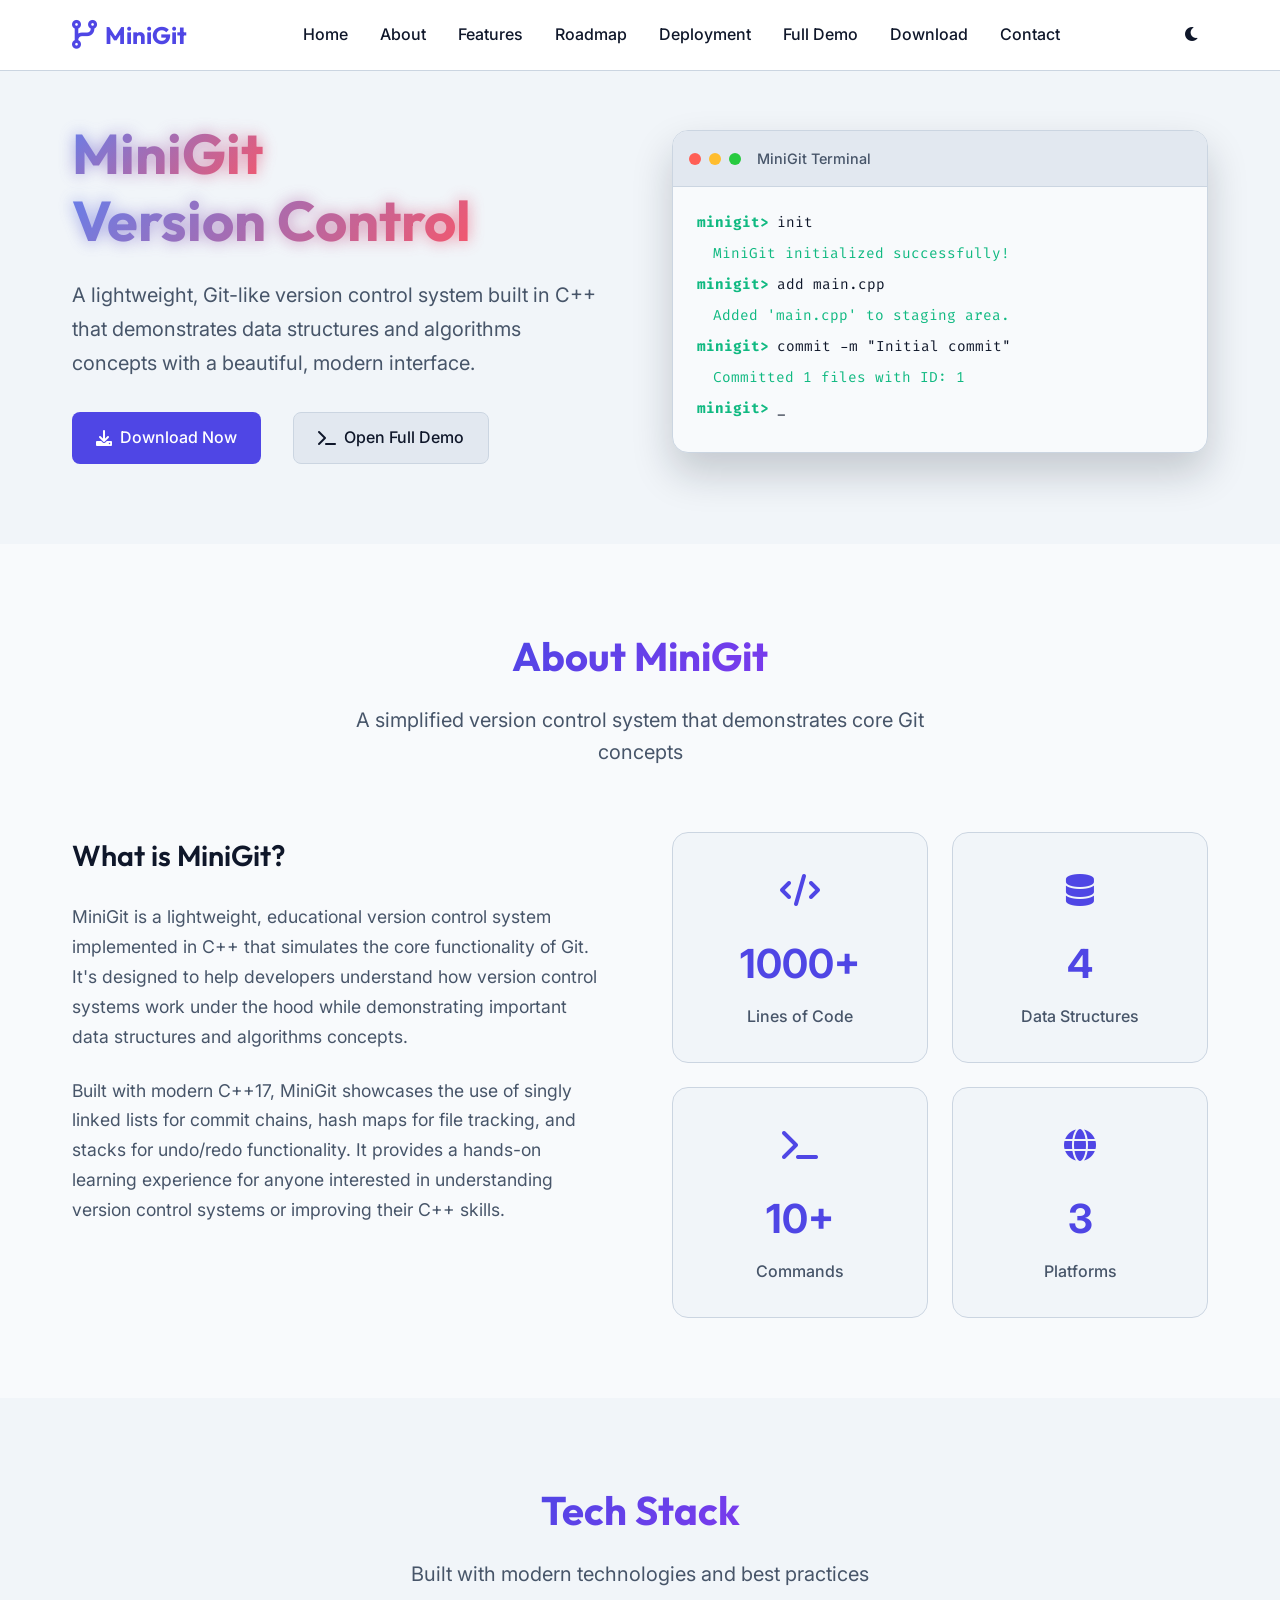
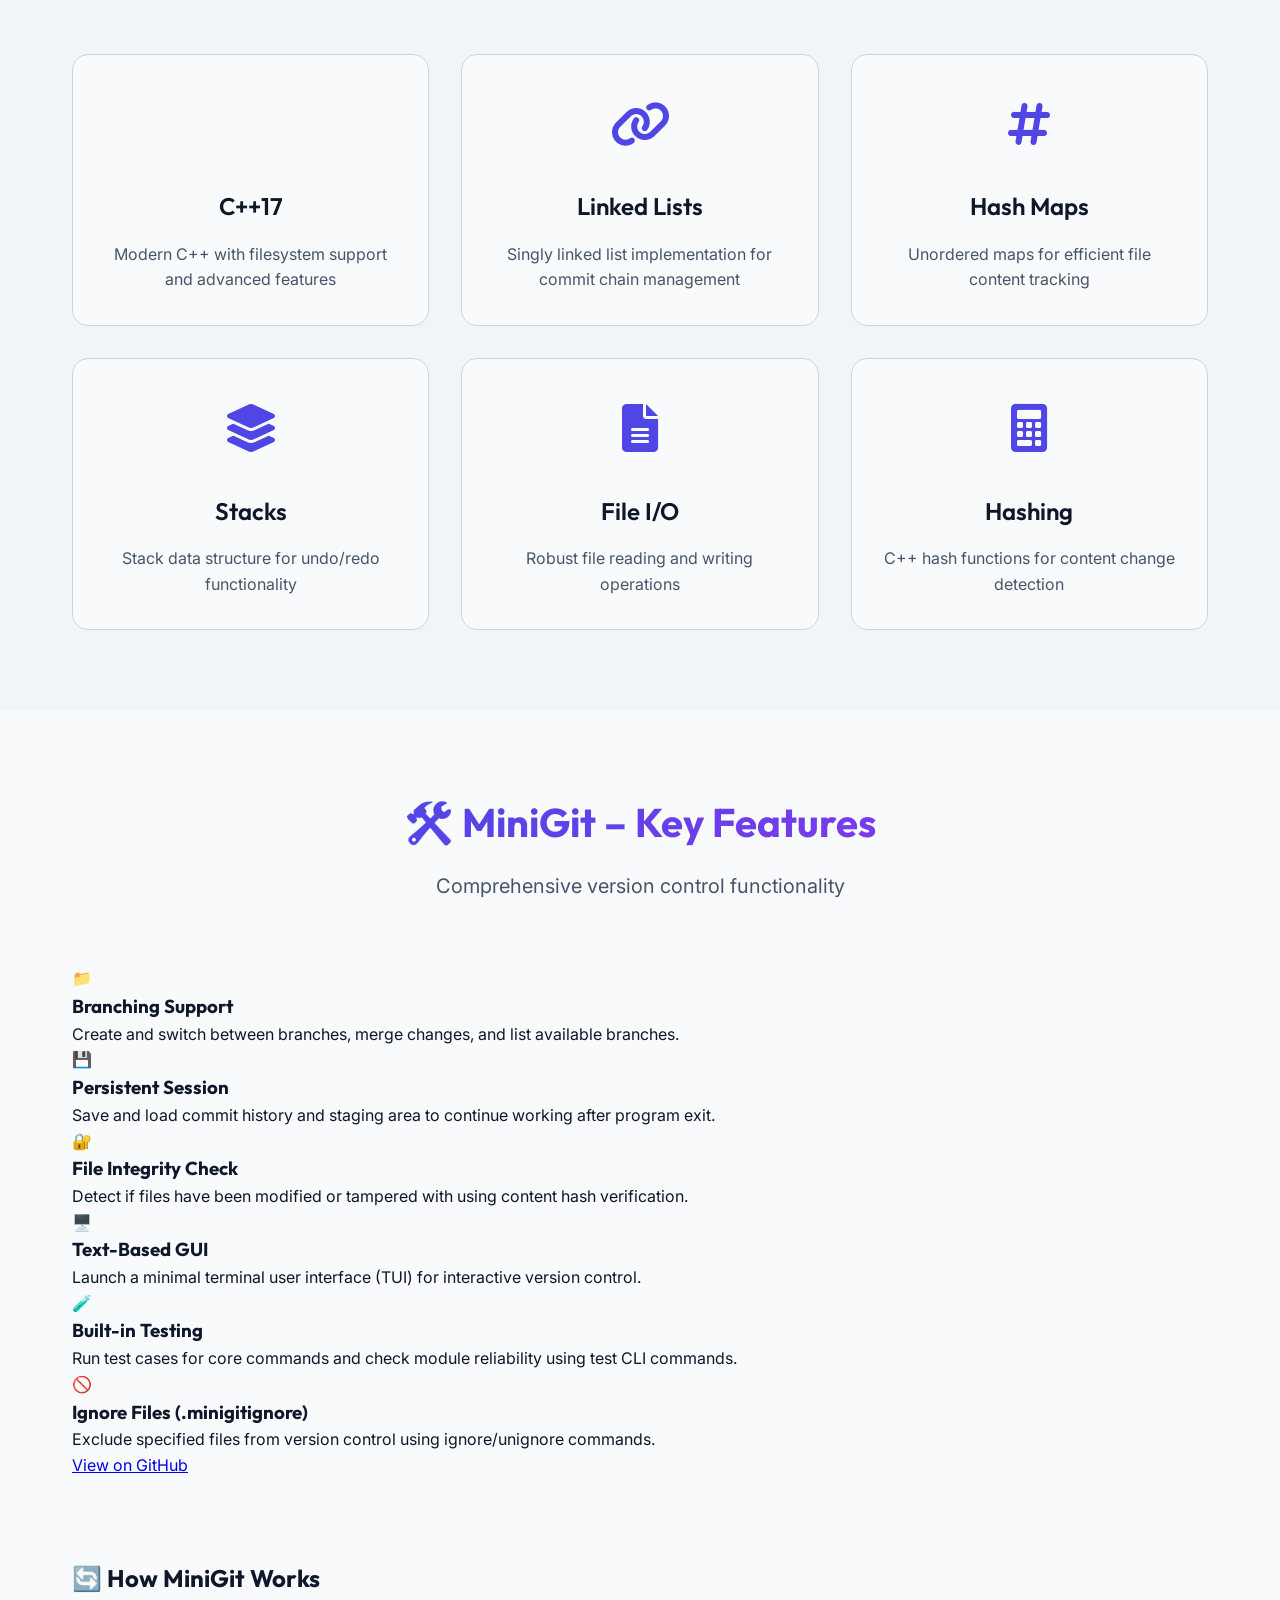
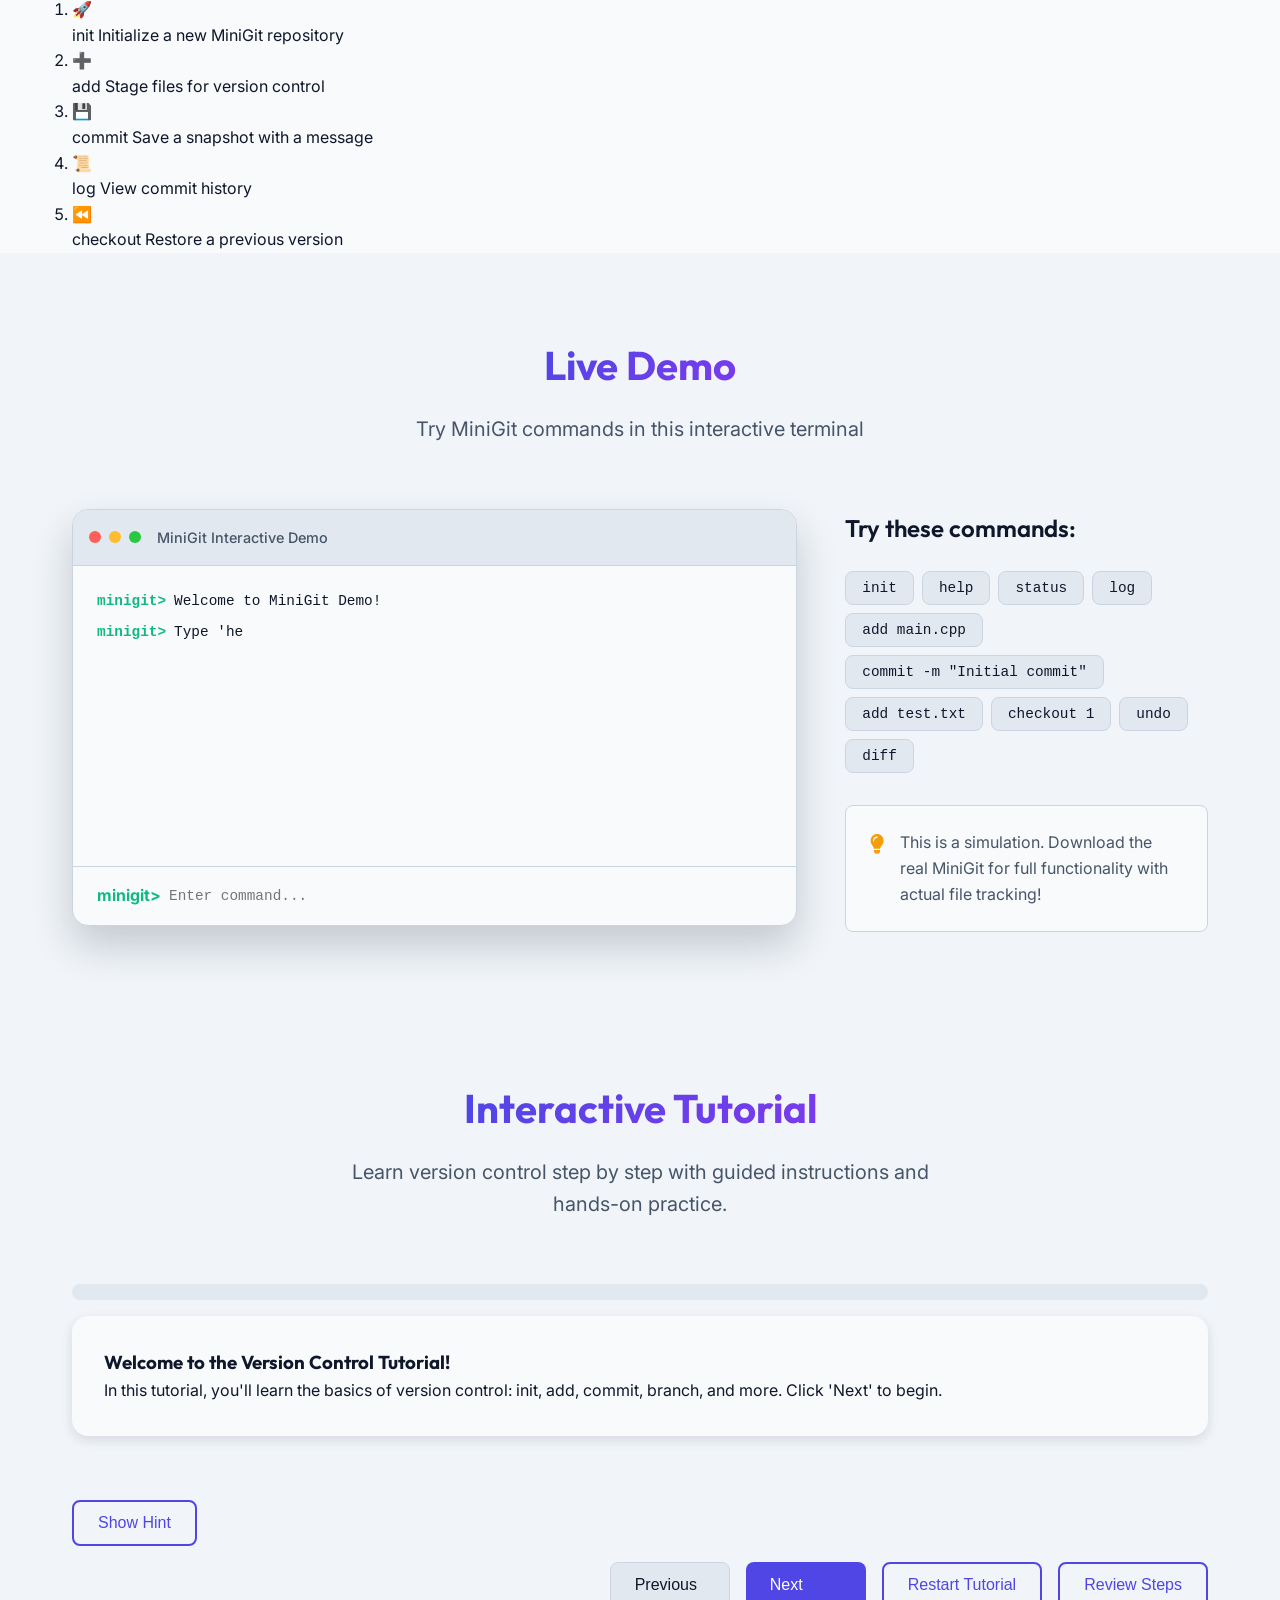
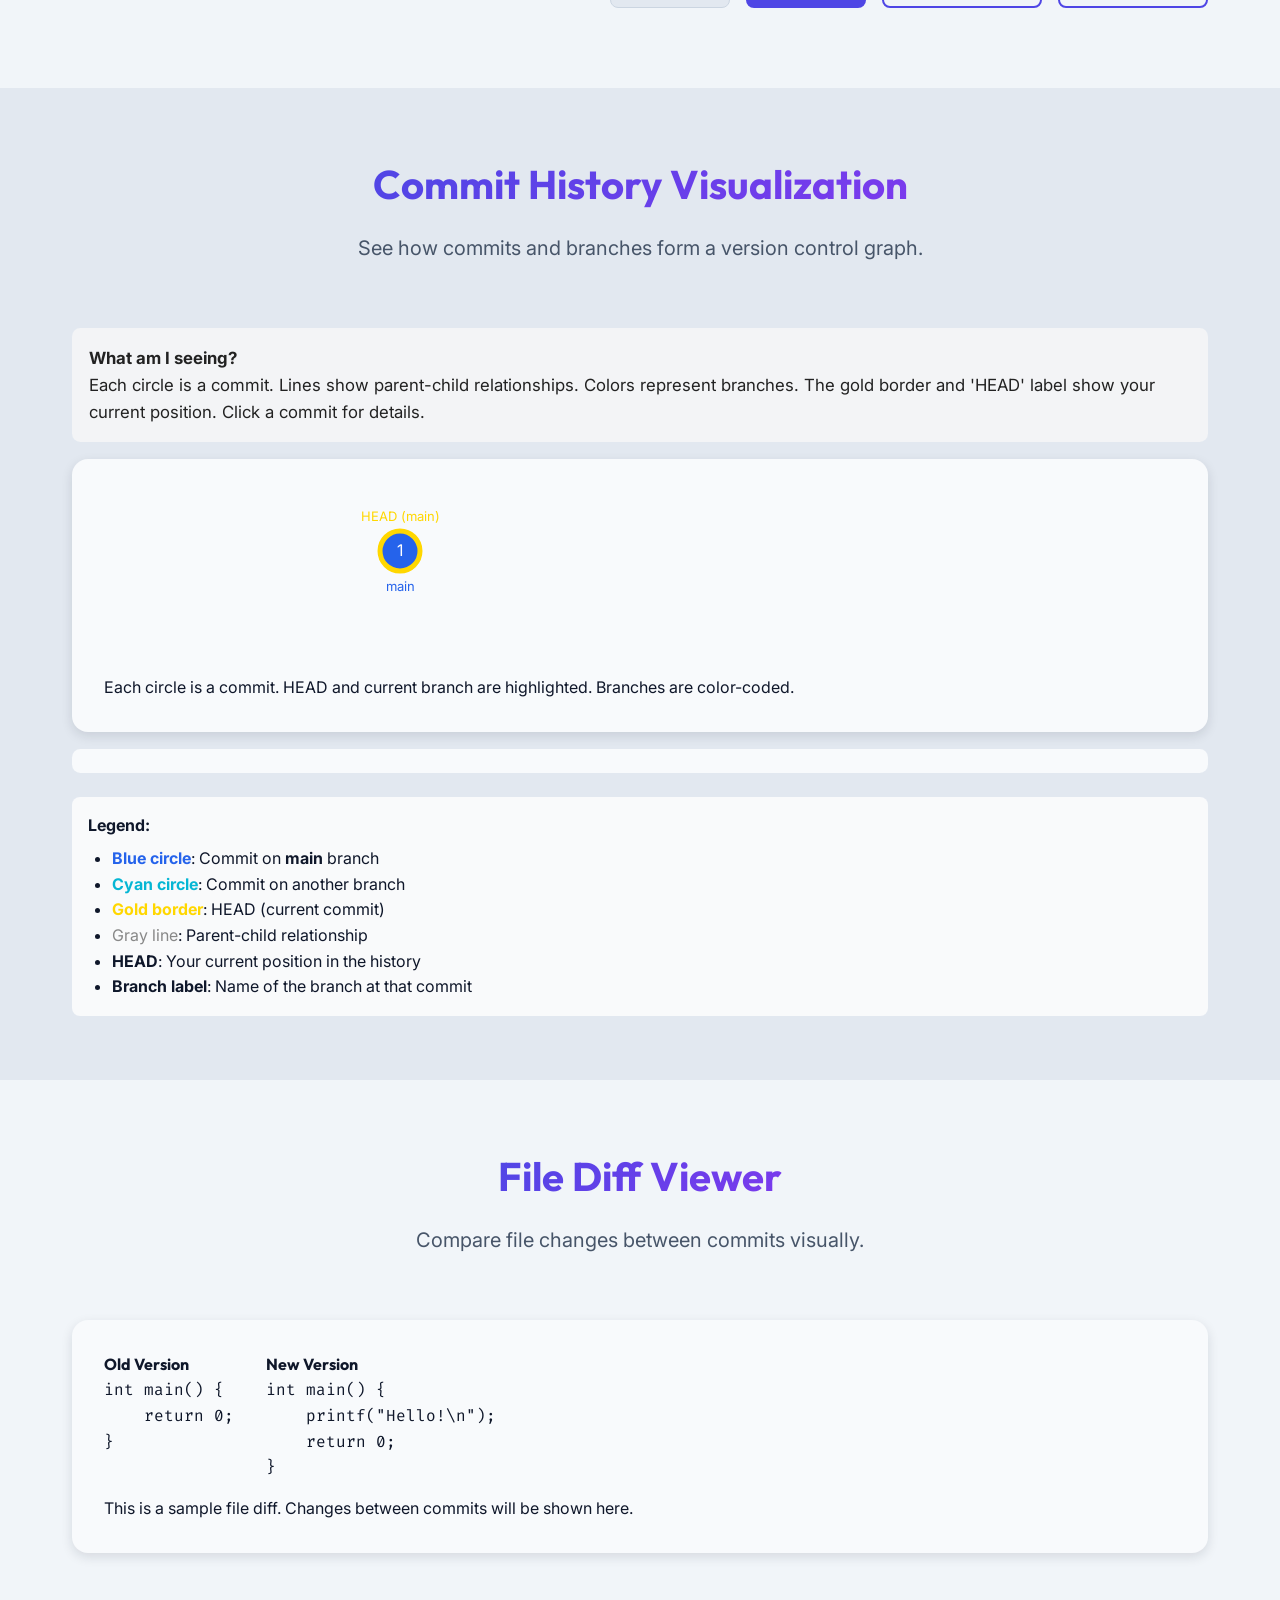
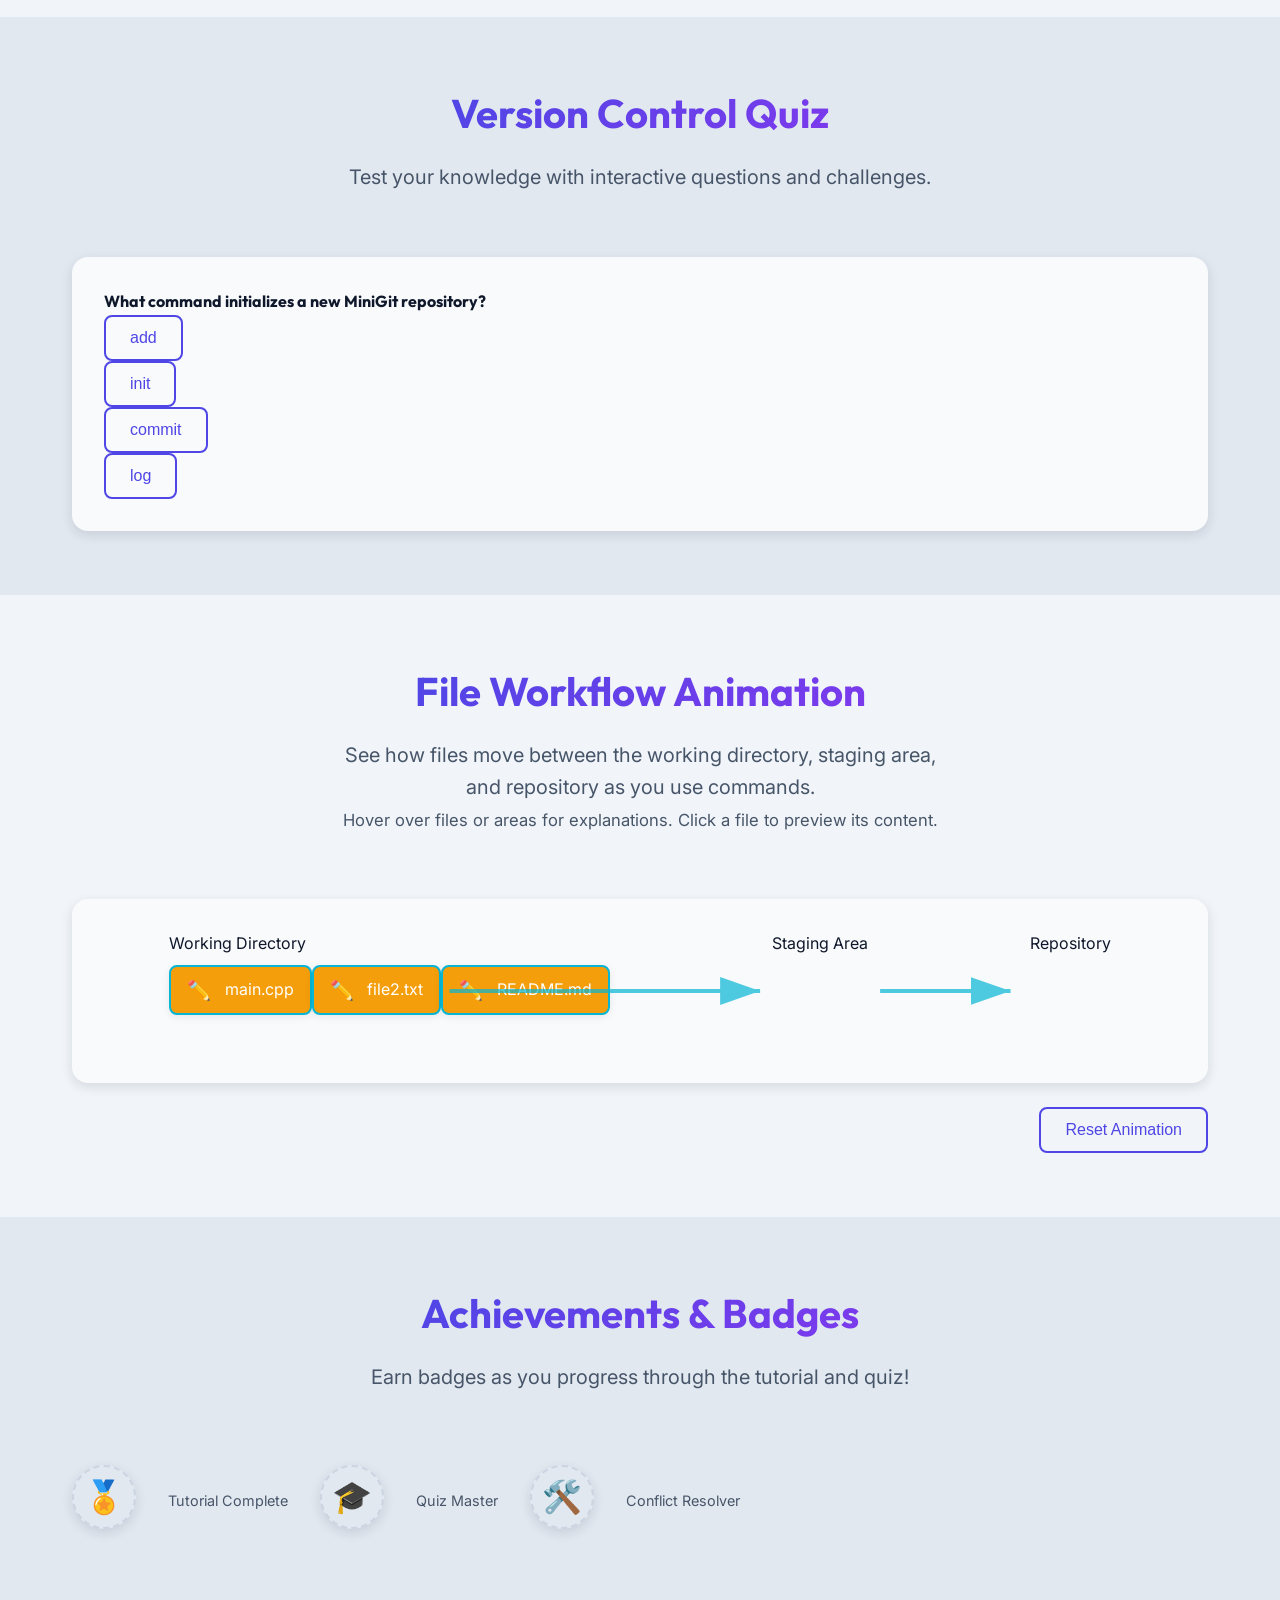
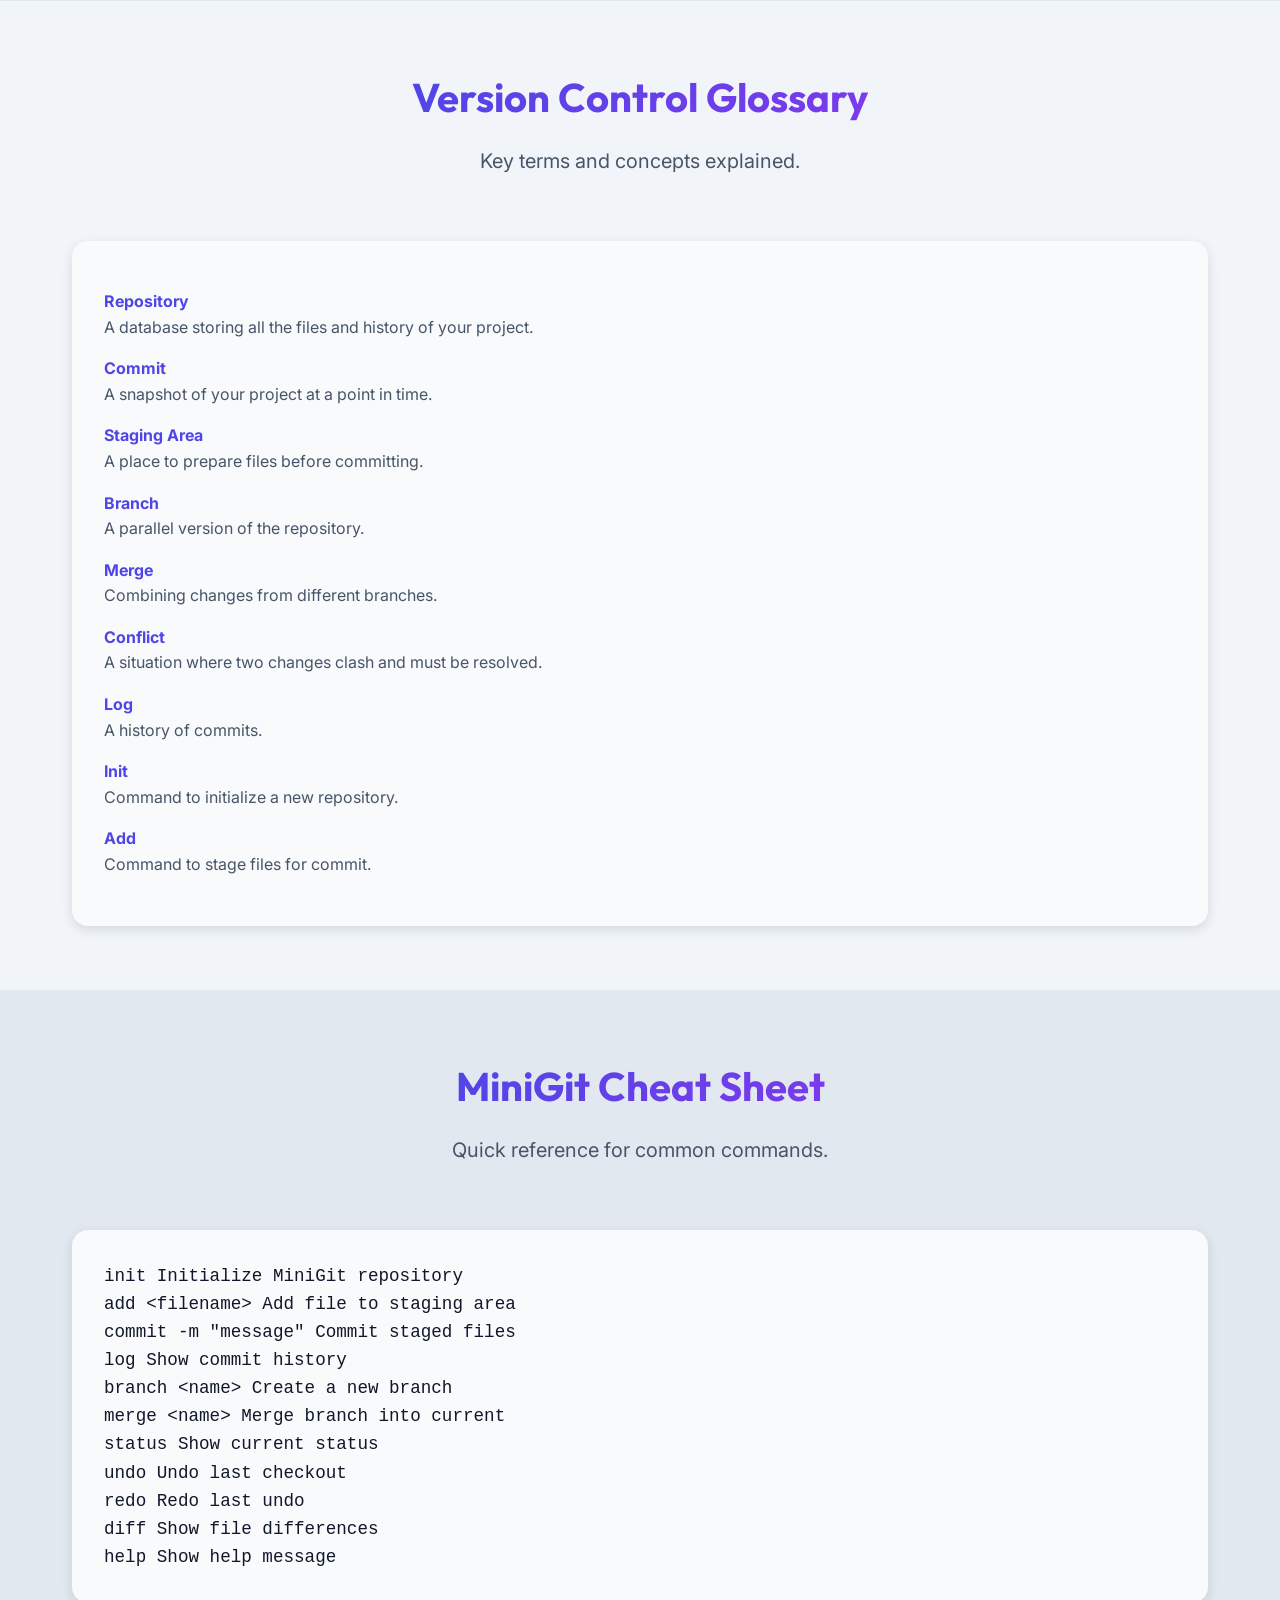
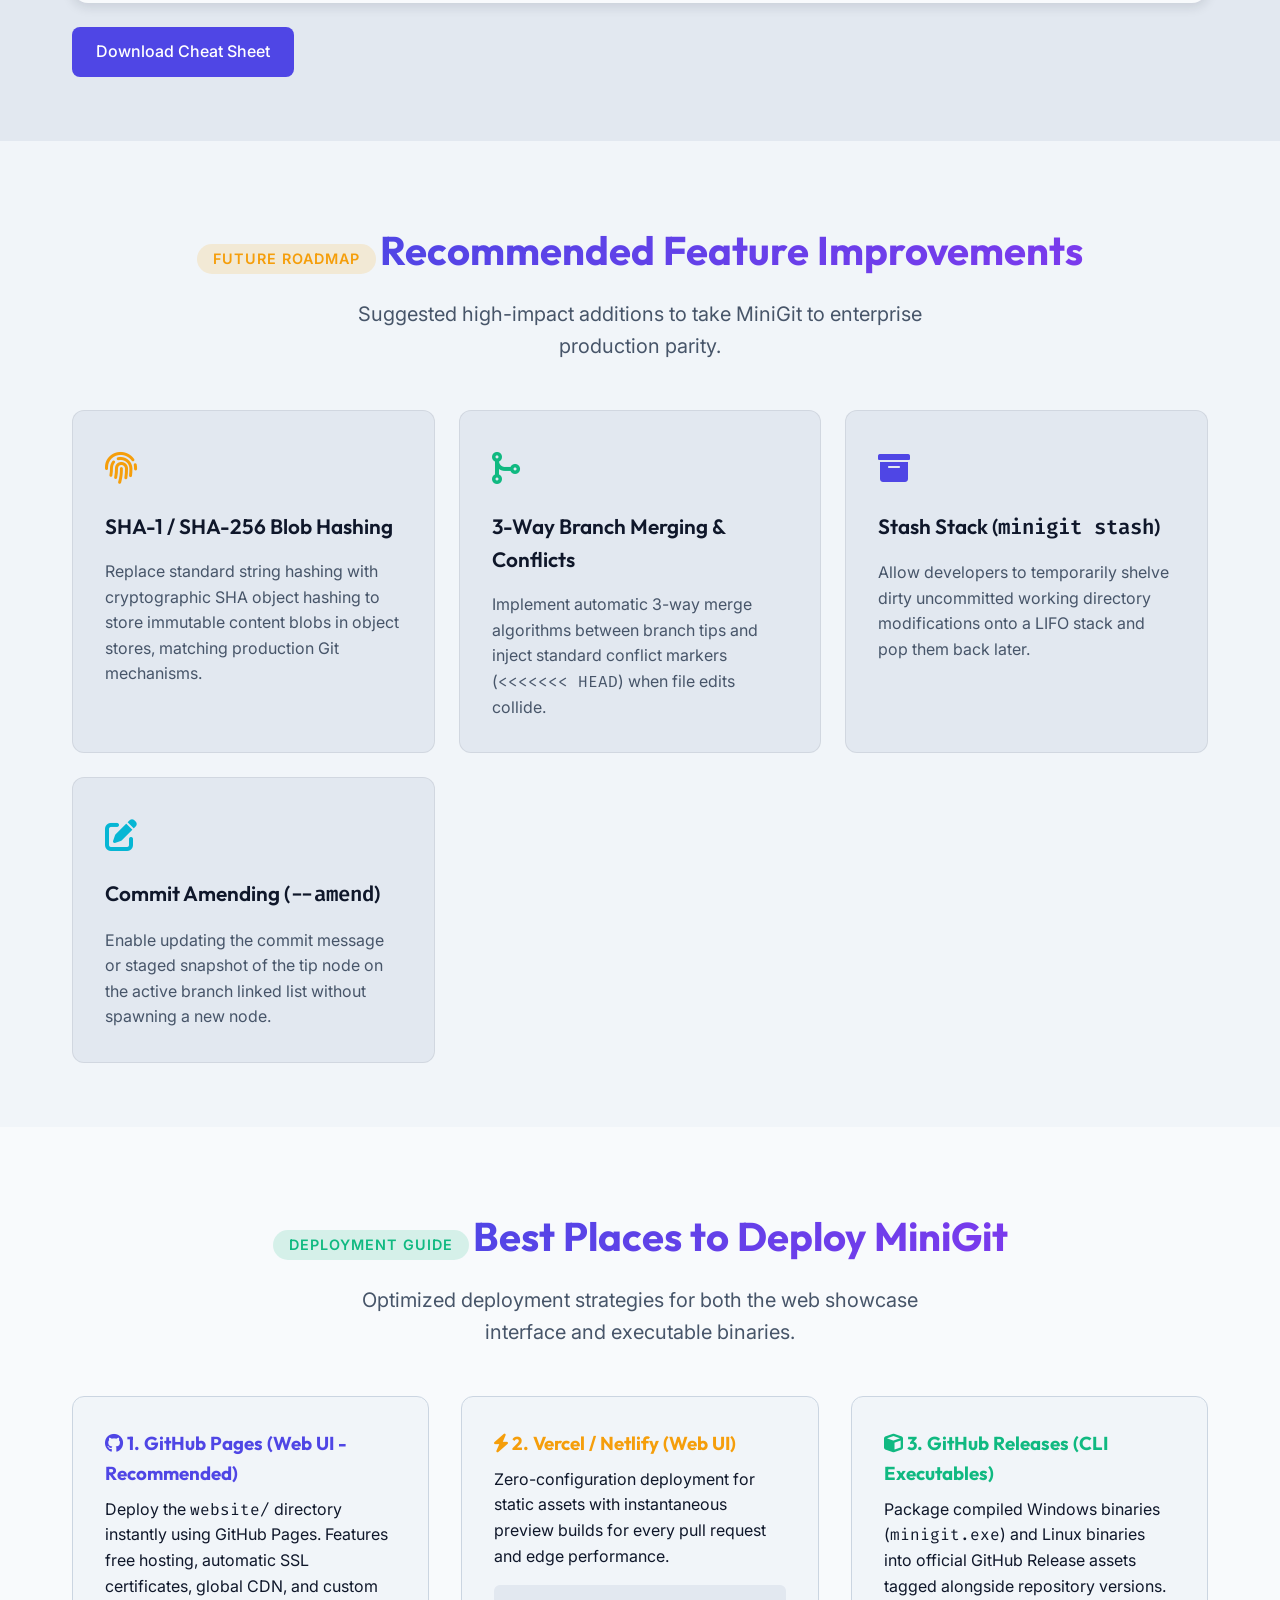
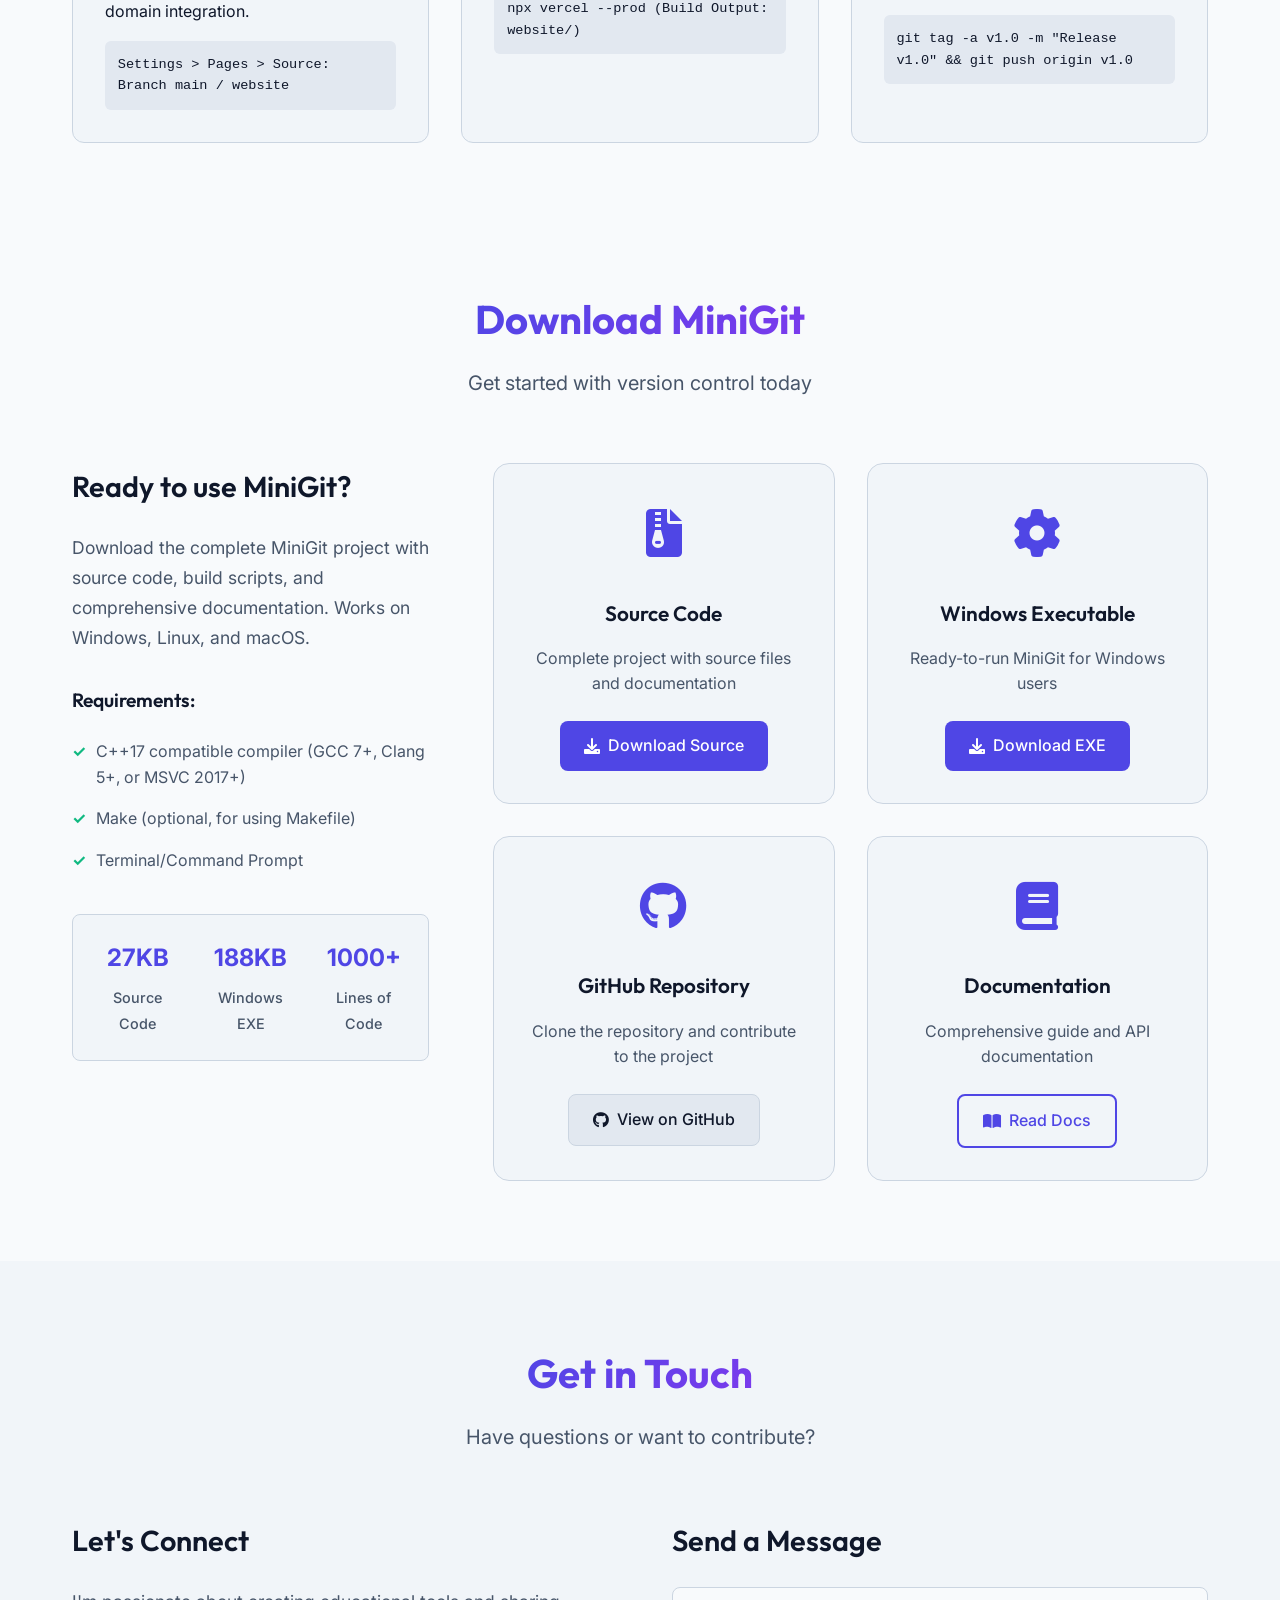
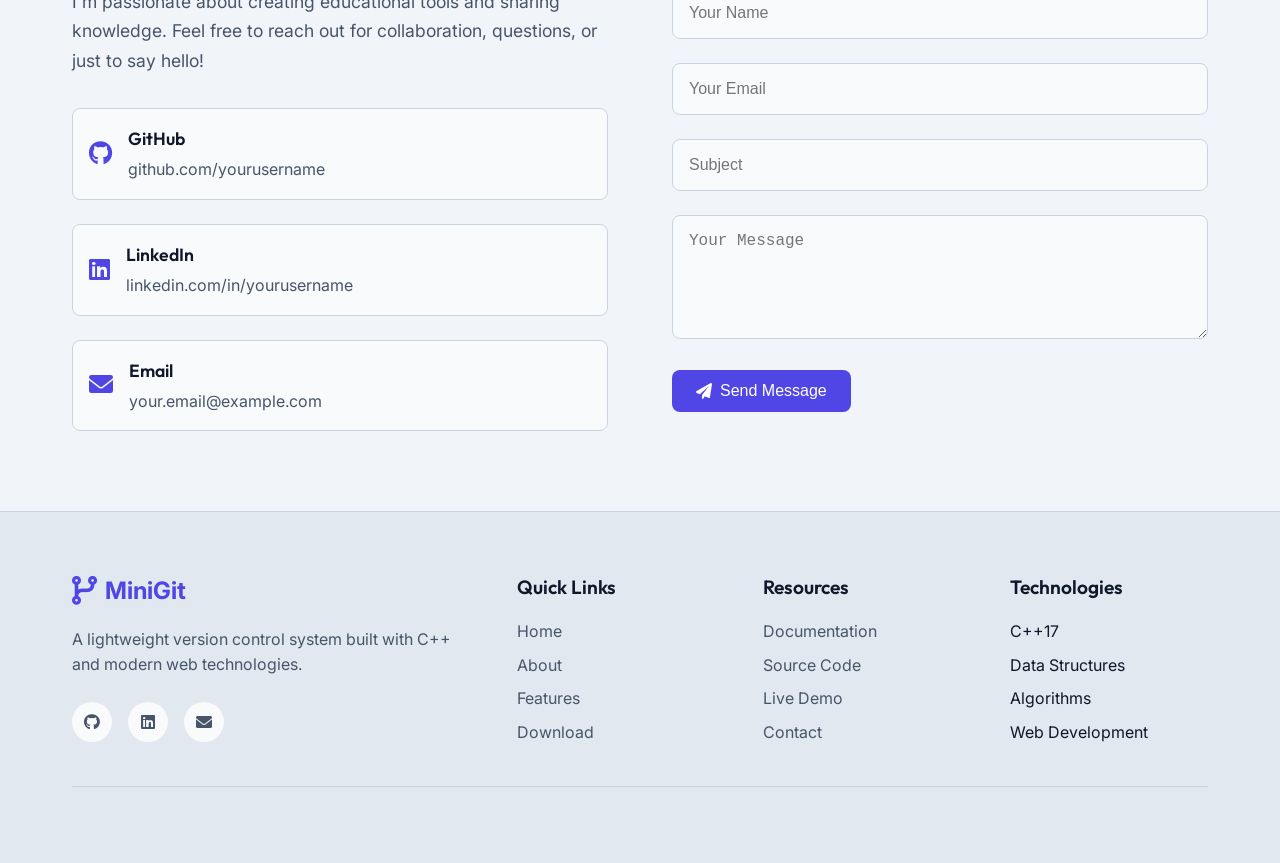
==== commit 30cb8829: "refactor: clean repository structure, move source to src/, upgrade UI to Modern Classic, update READ" ====
--- a/website/index.html
+++ b/website/index.html
@@ -9,7 +9,7 @@
     <meta name="author" content="Your Name">
     <link rel="stylesheet" href="styles.css">
     <link href="https://cdnjs.cloudflare.com/ajax/libs/font-awesome/6.0.0/css/all.min.css" rel="stylesheet">
-    <link href="https://fonts.googleapis.com/css2?family=Inter:wght@300;400;500;600;700&display=swap" rel="stylesheet">
+    <link href="https://fonts.googleapis.com/css2?family=Fira+Code:wght@400;500;600&family=Inter:wght@300;400;500;600;700&family=Outfit:wght@400;500;600;700;800&display=swap" rel="stylesheet">
     <!-- AOS Animate On Scroll CSS -->
     <link href="https://cdn.jsdelivr.net/npm/aos@2.3.4/dist/aos.css" rel="stylesheet">
     <!-- Google Analytics GA4 (replace G-XXXXXXXXXX with your Measurement ID) -->
@@ -41,8 +41,9 @@
                     <li><a href="#home" class="nav-link" tabindex="0">Home</a></li>
                     <li><a href="#about" class="nav-link" tabindex="0">About</a></li>
                     <li><a href="#features" class="nav-link" tabindex="0">Features</a></li>
-                    <li><a href="#demo" class="nav-link" tabindex="0">Demo</a></li>
-                    <li><a href="./demo.html" class="nav-link" tabindex="0">Full Interactive Demo</a></li>
+                    <li><a href="#roadmap" class="nav-link" tabindex="0">Roadmap</a></li>
+                    <li><a href="#deployment" class="nav-link" tabindex="0">Deployment</a></li>
+                    <li><a href="./demo.html" class="nav-link" tabindex="0">Full Demo</a></li>
                     <li><a href="#download" class="nav-link" tabindex="0">Download</a></li>
                     <li><a href="#contact" class="nav-link" tabindex="0">Contact</a></li>
                 </ul>
@@ -295,7 +296,7 @@
                   </div>
                 </div>
                 <div class="flex justify-center mt-10" data-aos="fade-up" data-aos-delay="600">
-                  <a href="https://github.com/yourusername/minigit" target="_blank"
+                  <a href="https://github.com/karnvendrasingh/minigit" target="_blank"
                      class="inline-block bg-blue-600 text-white font-semibold px-6 py-3 rounded-full shadow hover:bg-blue-700 transition">
                     View on GitHub
                   </a>
@@ -545,6 +546,67 @@
             </div>
         </section>
 
+        <!-- Feature Roadmap & Improvement Suggestions Section -->
+        <section id="roadmap" class="roadmap" style="padding: 4rem 0; background: var(--bg-secondary);">
+            <div class="container">
+                <div class="section-header" style="text-align: center; margin-bottom: 3rem;">
+                    <span style="background: rgba(245, 158, 11, 0.15); color: var(--accent-gold); padding: 0.4rem 1rem; border-radius: 20px; font-size: 0.9rem; font-weight: 600; text-transform: uppercase; letter-spacing: 1px;">Future Roadmap</span>
+                    <h2 style="margin-top: 0.8rem;">Recommended Feature Improvements</h2>
+                    <p>Suggested high-impact additions to take MiniGit to enterprise production parity.</p>
+                </div>
+                <div class="roadmap-grid" style="display: grid; grid-template-columns: repeat(auto-fit, minmax(280px, 1fr)); gap: 1.5rem;">
+                    <div class="feature-card" style="background: var(--bg-tertiary); padding: 2rem; border-radius: 12px; border: 1px solid var(--glass-border);">
+                        <div style="font-size: 2rem; color: var(--accent-gold); margin-bottom: 1rem;"><i class="fas fa-fingerprint"></i></div>
+                        <h3>SHA-1 / SHA-256 Blob Hashing</h3>
+                        <p>Replace standard string hashing with cryptographic SHA object hashing to store immutable content blobs in object stores, matching production Git mechanisms.</p>
+                    </div>
+                    <div class="feature-card" style="background: var(--bg-tertiary); padding: 2rem; border-radius: 12px; border: 1px solid var(--glass-border);">
+                        <div style="font-size: 2rem; color: var(--accent-emerald); margin-bottom: 1rem;"><i class="fas fa-code-merge"></i></div>
+                        <h3>3-Way Branch Merging & Conflicts</h3>
+                        <p>Implement automatic 3-way merge algorithms between branch tips and inject standard conflict markers (<code>&lt;&lt;&lt;&lt;&lt;&lt;&lt; HEAD</code>) when file edits collide.</p>
+                    </div>
+                    <div class="feature-card" style="background: var(--bg-tertiary); padding: 2rem; border-radius: 12px; border: 1px solid var(--glass-border);">
+                        <div style="font-size: 2rem; color: var(--primary-color); margin-bottom: 1rem;"><i class="fas fa-box-archive"></i></div>
+                        <h3>Stash Stack (<code>minigit stash</code>)</h3>
+                        <p>Allow developers to temporarily shelve dirty uncommitted working directory modifications onto a LIFO stack and pop them back later.</p>
+                    </div>
+                    <div class="feature-card" style="background: var(--bg-tertiary); padding: 2rem; border-radius: 12px; border: 1px solid var(--glass-border);">
+                        <div style="font-size: 2rem; color: var(--accent-cyan); margin-bottom: 1rem;"><i class="fas fa-pen-to-square"></i></div>
+                        <h3>Commit Amending (<code>--amend</code>)</h3>
+                        <p>Enable updating the commit message or staged snapshot of the tip node on the active branch linked list without spawning a new node.</p>
+                    </div>
+                </div>
+            </div>
+        </section>
+
+        <!-- Deployment Recommendations Section -->
+        <section id="deployment" class="deployment" style="padding: 4rem 0;">
+            <div class="container">
+                <div class="section-header" style="text-align: center; margin-bottom: 3rem;">
+                    <span style="background: rgba(16, 185, 129, 0.15); color: var(--accent-emerald); padding: 0.4rem 1rem; border-radius: 20px; font-size: 0.9rem; font-weight: 600; text-transform: uppercase; letter-spacing: 1px;">Deployment Guide</span>
+                    <h2 style="margin-top: 0.8rem;">Best Places to Deploy MiniGit</h2>
+                    <p>Optimized deployment strategies for both the web showcase interface and executable binaries.</p>
+                </div>
+                <div class="deployment-grid" style="display: grid; grid-template-columns: repeat(auto-fit, minmax(300px, 1fr)); gap: 2rem;">
+                    <div class="deploy-card" style="background: var(--bg-secondary); padding: 2rem; border-radius: 12px; border: 1px solid var(--border-color);">
+                        <h3 style="color: var(--primary-color); margin-bottom: 0.5rem;"><i class="fab fa-github"></i> 1. GitHub Pages (Web UI - Recommended)</h3>
+                        <p>Deploy the <code>website/</code> directory instantly using GitHub Pages. Features free hosting, automatic SSL certificates, global CDN, and custom domain integration.</p>
+                        <div style="margin-top: 1rem; background: var(--bg-tertiary); padding: 0.8rem; border-radius: 6px; font-family: monospace; font-size: 0.85rem;">Settings &gt; Pages &gt; Source: Branch main / website</div>
+                    </div>
+                    <div class="deploy-card" style="background: var(--bg-secondary); padding: 2rem; border-radius: 12px; border: 1px solid var(--border-color);">
+                        <h3 style="color: var(--accent-gold); margin-bottom: 0.5rem;"><i class="fas fa-bolt"></i> 2. Vercel / Netlify (Web UI)</h3>
+                        <p>Zero-configuration deployment for static assets with instantaneous preview builds for every pull request and edge performance.</p>
+                        <div style="margin-top: 1rem; background: var(--bg-tertiary); padding: 0.8rem; border-radius: 6px; font-family: monospace; font-size: 0.85rem;">npx vercel --prod (Build Output: website/)</div>
+                    </div>
+                    <div class="deploy-card" style="background: var(--bg-secondary); padding: 2rem; border-radius: 12px; border: 1px solid var(--border-color);">
+                        <h3 style="color: var(--accent-emerald); margin-bottom: 0.5rem;"><i class="fas fa-cube"></i> 3. GitHub Releases (CLI Executables)</h3>
+                        <p>Package compiled Windows binaries (<code>minigit.exe</code>) and Linux binaries into official GitHub Release assets tagged alongside repository versions.</p>
+                        <div style="margin-top: 1rem; background: var(--bg-tertiary); padding: 0.8rem; border-radius: 6px; font-family: monospace; font-size: 0.85rem;">git tag -a v1.0 -m "Release v1.0" &amp;&amp; git push origin v1.0</div>
+                    </div>
+                </div>
+            </div>
+        </section>
+
         <!-- Merge Conflict Modal -->
         <div id="merge-conflict-modal" class="modal" style="display:none;">
             <div class="modal-content">
--- a/website/styles.css
+++ b/website/styles.css
@@ -6,43 +6,50 @@
 }
 
 :root {
-    /* Light Theme Colors */
-    --primary-color: #2563eb;
-    --primary-dark: #1d4ed8;
-    --secondary-color: #7c3aed;
-    --accent-color: #06b6d4;
-    --text-primary: #1f2937;
-    --text-secondary: #6b7280;
-    --text-light: #9ca3af;
-    --bg-primary: #ffffff;
-    --bg-secondary: #f9fafb;
-    --bg-tertiary: #f3f4f6;
-    --border-color: #e5e7eb;
+    /* Modern Classic Palette */
+    --primary-color: #4f46e5;
+    --primary-dark: #3730a3;
+    --secondary-color: #d97706;
+    --accent-gold: #f59e0b;
+    --accent-emerald: #10b981;
+    --accent-cyan: #06b6d4;
+    --text-primary: #0f172a;
+    --text-secondary: #475569;
+    --text-light: #94a3b8;
+    --bg-primary: #f8fafc;
+    --bg-secondary: #f1f5f9;
+    --bg-tertiary: #e2e8f0;
+    --border-color: #cbd5e1;
+    --glass-border: rgba(15, 23, 42, 0.08);
     --success-color: #10b981;
     --warning-color: #f59e0b;
     --error-color: #ef4444;
-    --shadow-sm: 0 1px 2px 0 rgba(0, 0, 0, 0.05);
-    --shadow-md: 0 4px 6px -1px rgba(0, 0, 0, 0.1);
-    --shadow-lg: 0 10px 15px -3px rgba(0, 0, 0, 0.1);
-    --shadow-xl: 0 20px 25px -5px rgba(0, 0, 0, 0.1);
-    --gradient-primary: linear-gradient(135deg, #667eea 0%, #764ba2 100%);
-    --gradient-secondary: linear-gradient(135deg, #f093fb 0%, #f5576c 100%);
-    --gradient-accent: linear-gradient(135deg, #4facfe 0%, #00f2fe 100%);
+    --shadow-sm: 0 1px 3px rgba(15, 23, 42, 0.08);
+    --shadow-md: 0 4px 12px rgba(15, 23, 42, 0.12);
+    --shadow-lg: 0 10px 25px rgba(15, 23, 42, 0.15);
+    --shadow-xl: 0 20px 40px rgba(15, 23, 42, 0.2);
+    --gradient-primary: linear-gradient(135deg, #4f46e5 0%, #7c3aed 100%);
+    --gradient-gold: linear-gradient(135deg, #f59e0b 0%, #d97706 100%);
+    --gradient-emerald: linear-gradient(135deg, #10b981 0%, #059669 100%);
+    --gradient-dark: linear-gradient(135deg, #0f172a 0%, #1e293b 100%);
 }
 
 [data-theme="dark"] {
-    /* Dark Theme Colors */
-    --primary-color: #3b82f6;
-    --primary-dark: #2563eb;
-    --secondary-color: #8b5cf6;
-    --accent-color: #22d3ee;
-    --text-primary: #f9fafb;
-    --text-secondary: #d1d5db;
-    --text-light: #9ca3af;
-    --bg-primary: #111827;
-    --bg-secondary: #1f2937;
-    --bg-tertiary: #374151;
-    --border-color: #4b5563;
+    /* Modern Classic Dark Theme Colors */
+    --primary-color: #6366f1;
+    --primary-dark: #4f46e5;
+    --secondary-color: #fbbf24;
+    --accent-gold: #f59e0b;
+    --accent-emerald: #34d399;
+    --accent-cyan: #38bdf8;
+    --text-primary: #f8fafc;
+    --text-secondary: #cbd5e1;
+    --text-light: #94a3b8;
+    --bg-primary: #0b0f17;
+    --bg-secondary: #161e2e;
+    --bg-tertiary: #1e293b;
+    --border-color: #334155;
+    --glass-border: rgba(255, 255, 255, 0.1);
     --success-color: #34d399;
     --warning-color: #fbbf24;
     --error-color: #f87171;
@@ -53,12 +60,21 @@
     line-height: 1.6;
     color: var(--text-primary);
     background-color: var(--bg-primary);
-    transition: all 0.3s ease;
+    transition: background-color 0.3s ease, color 0.3s ease;
+}
+
+h1, h2, h3, h4, h5, h6, .hero-title, .logo, .nav-logo {
+    font-family: 'Outfit', sans-serif;
+    font-weight: 700;
+}
+
+code, pre, .terminal-content, .command, .prompt, .output {
+    font-family: 'Fira Code', monospace;
 }
 
 body.dark-mode {
-  background: #181a1b;
-  color: #f3f4f6;
+  background: #0b0f17;
+  color: #f8fafc;
   transition: background 0.3s, color 0.3s;
 }
 
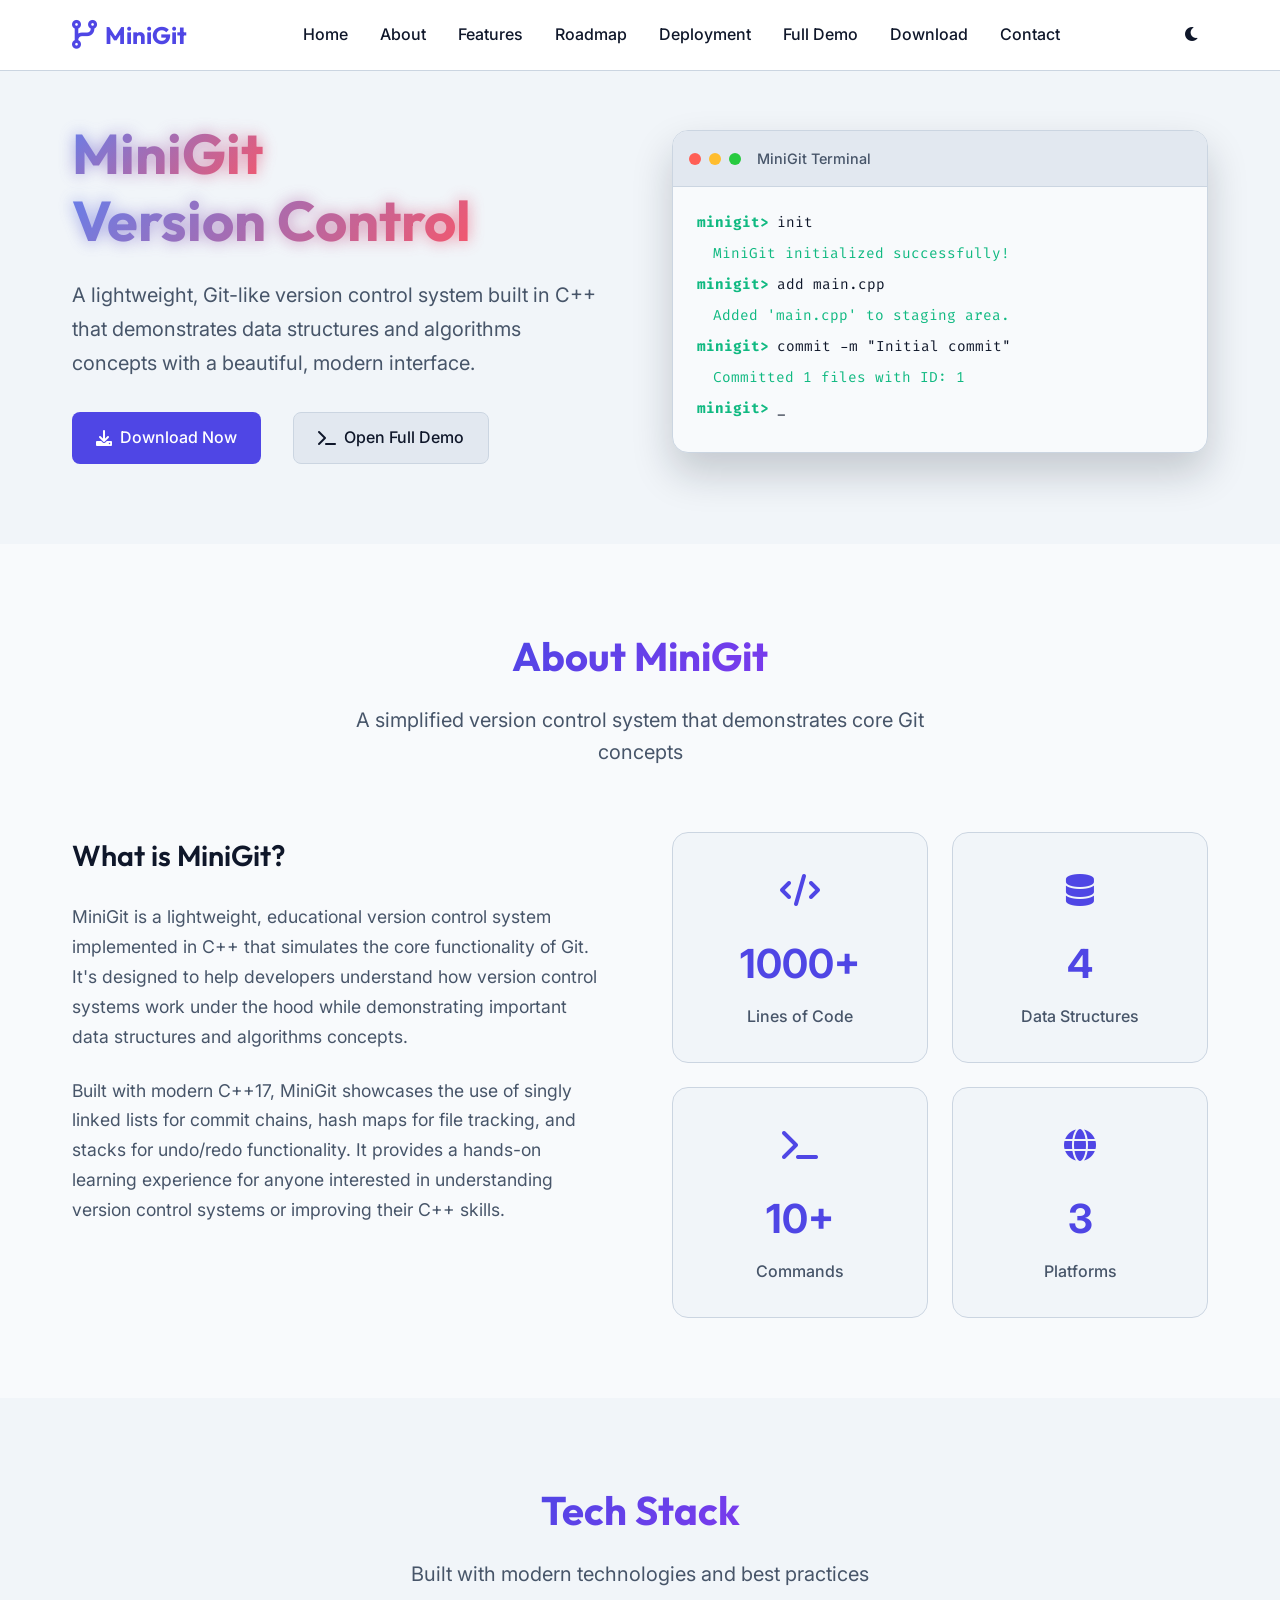
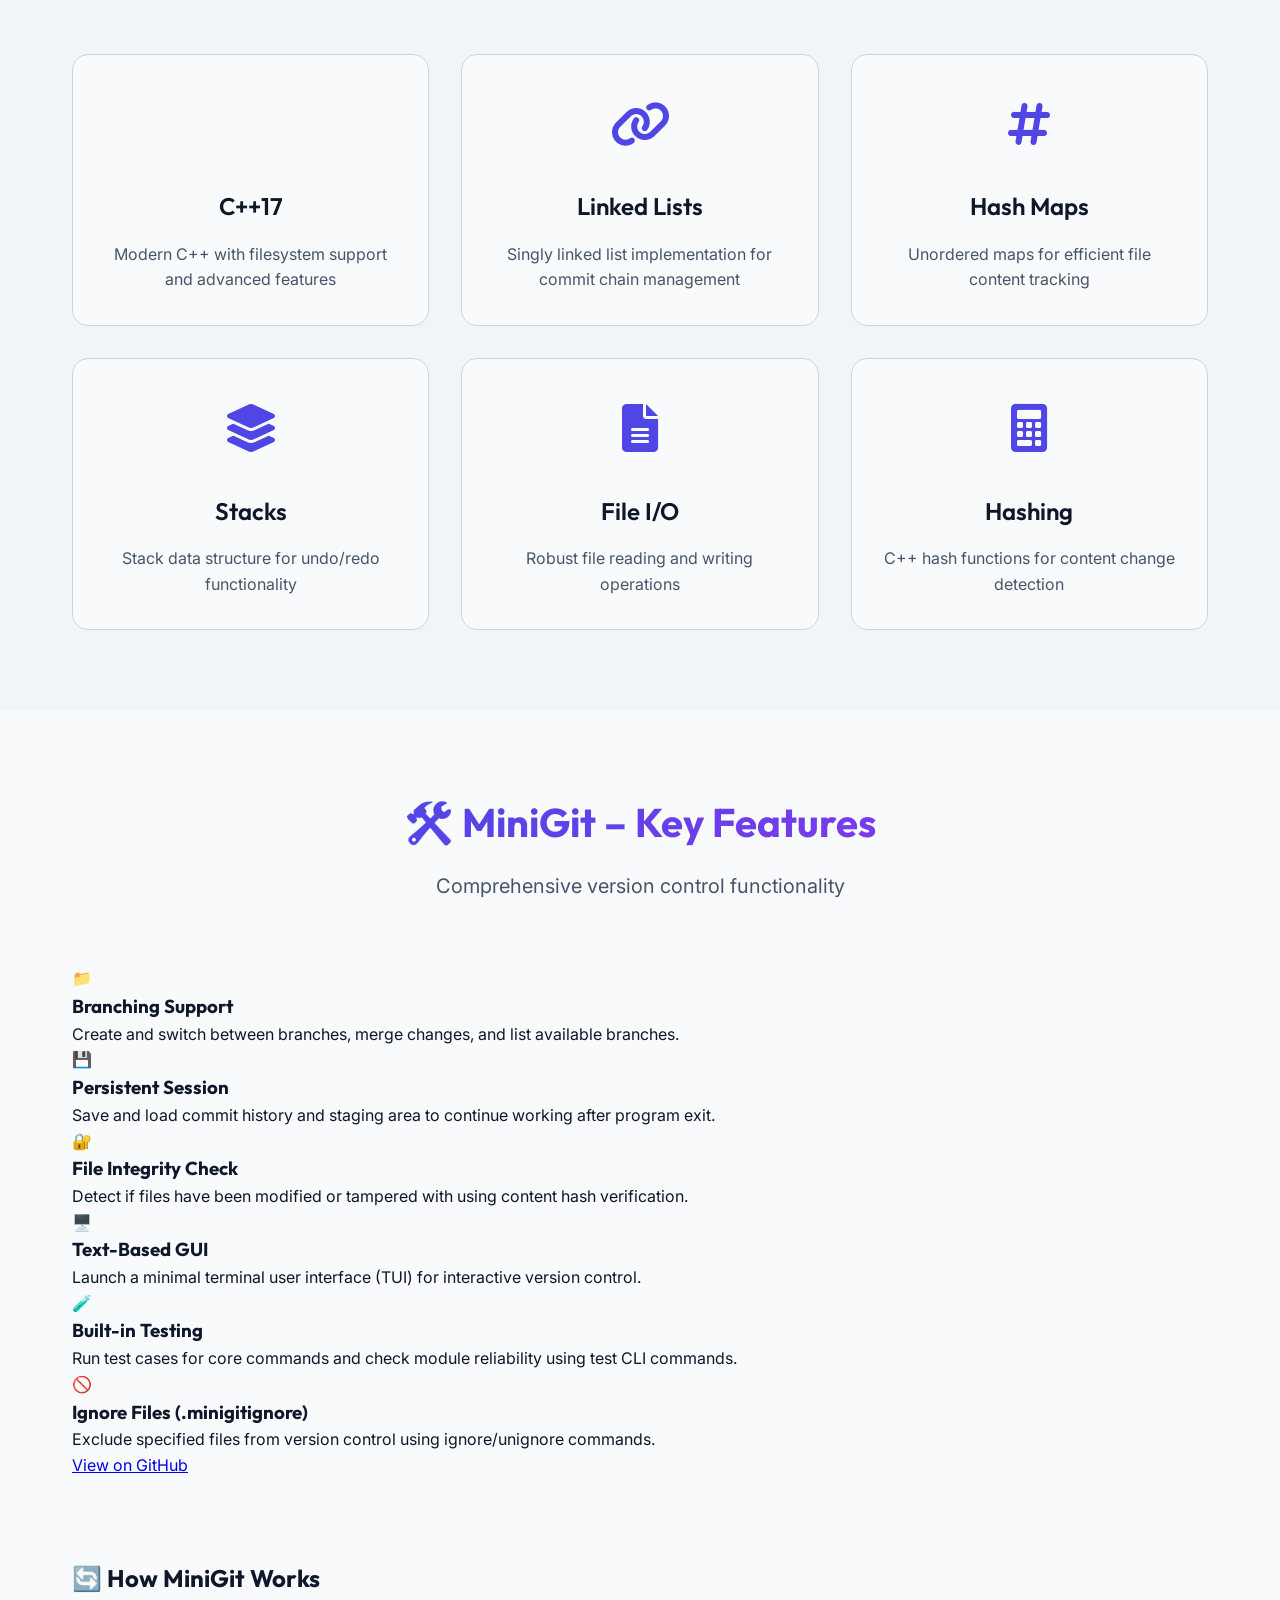
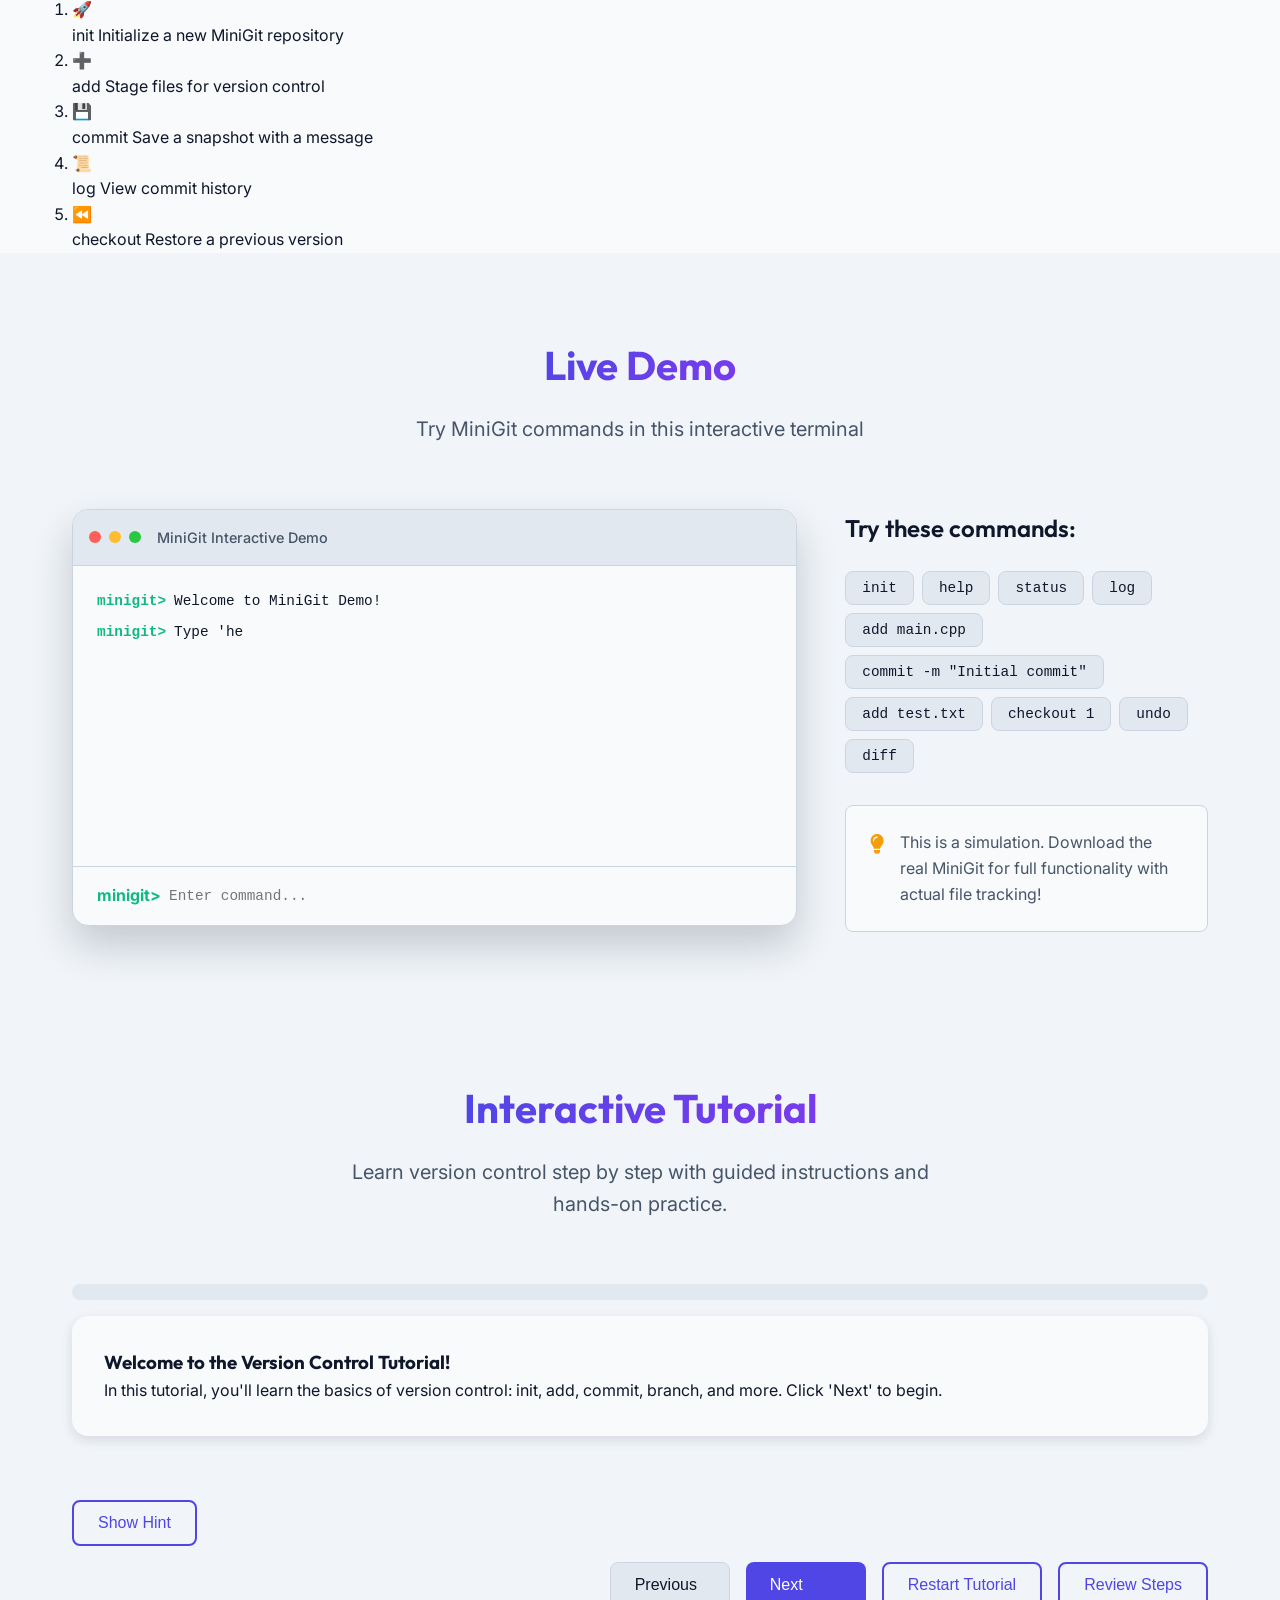
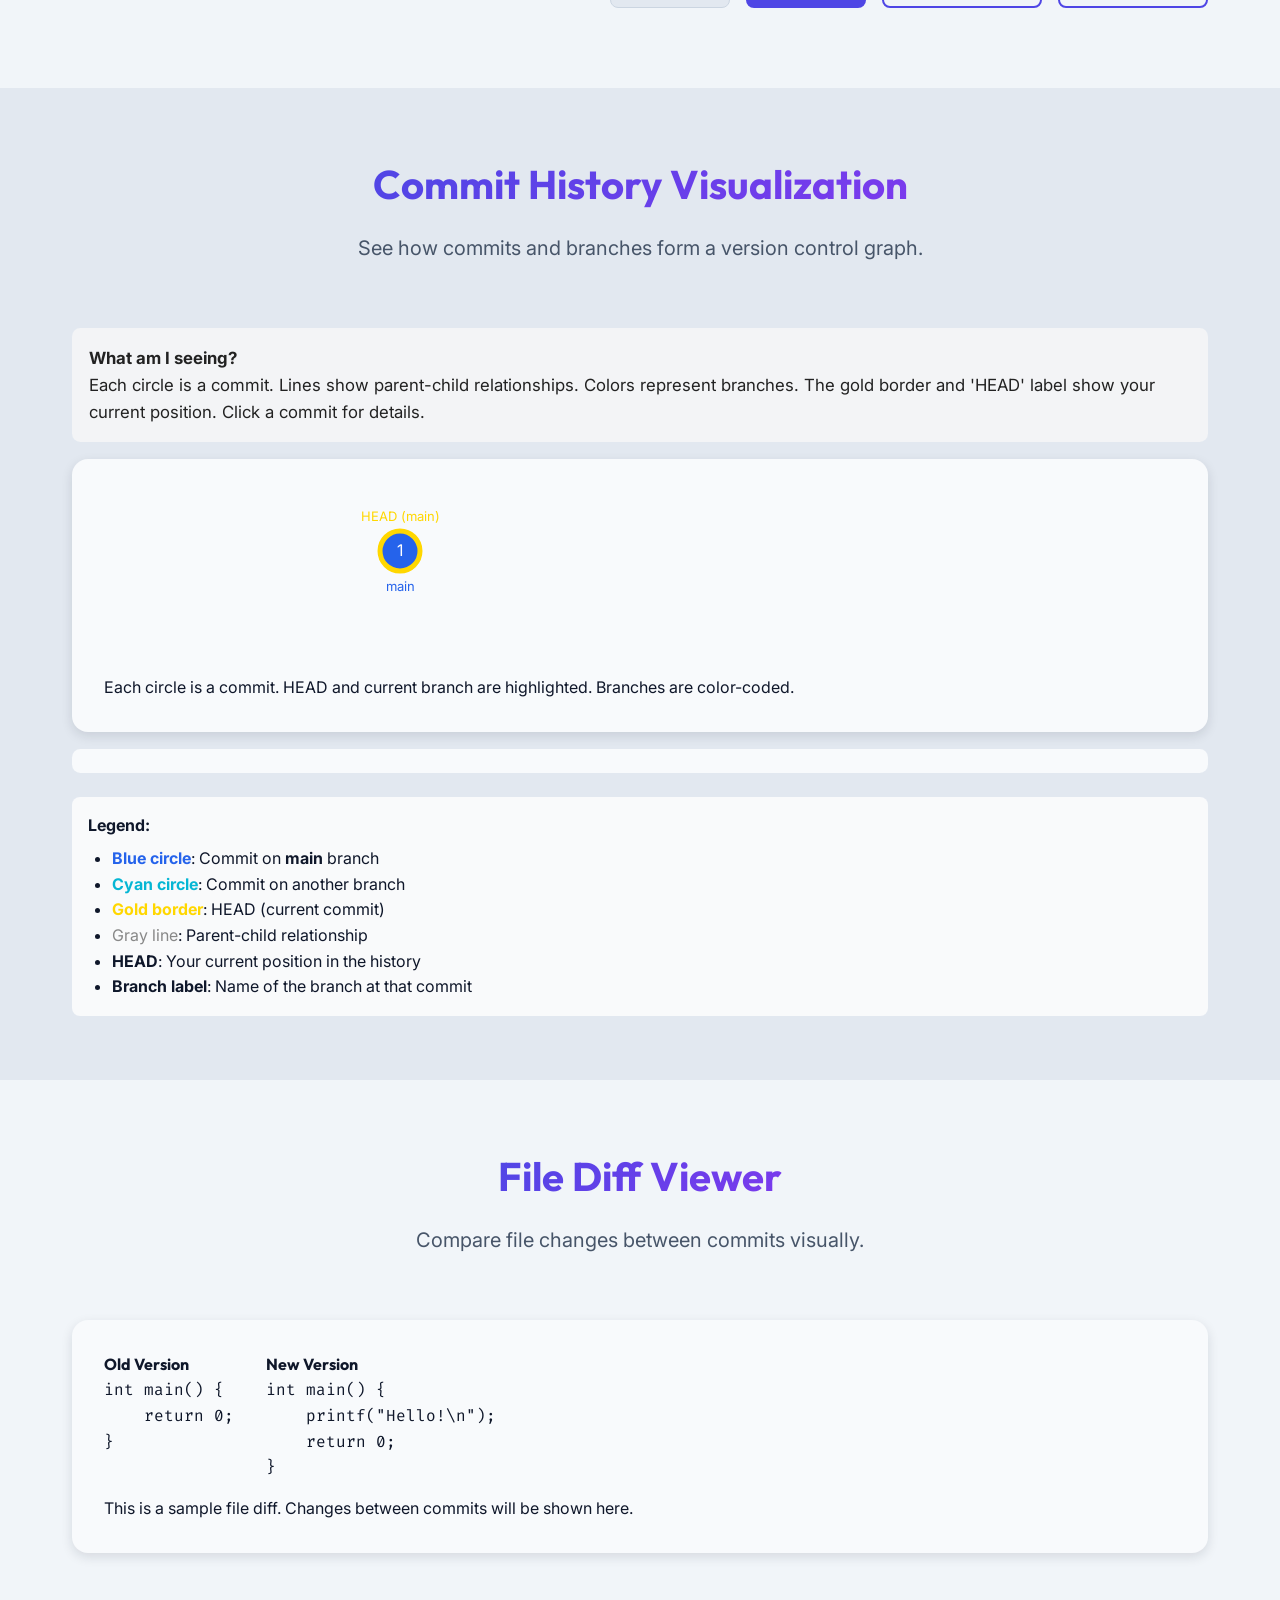
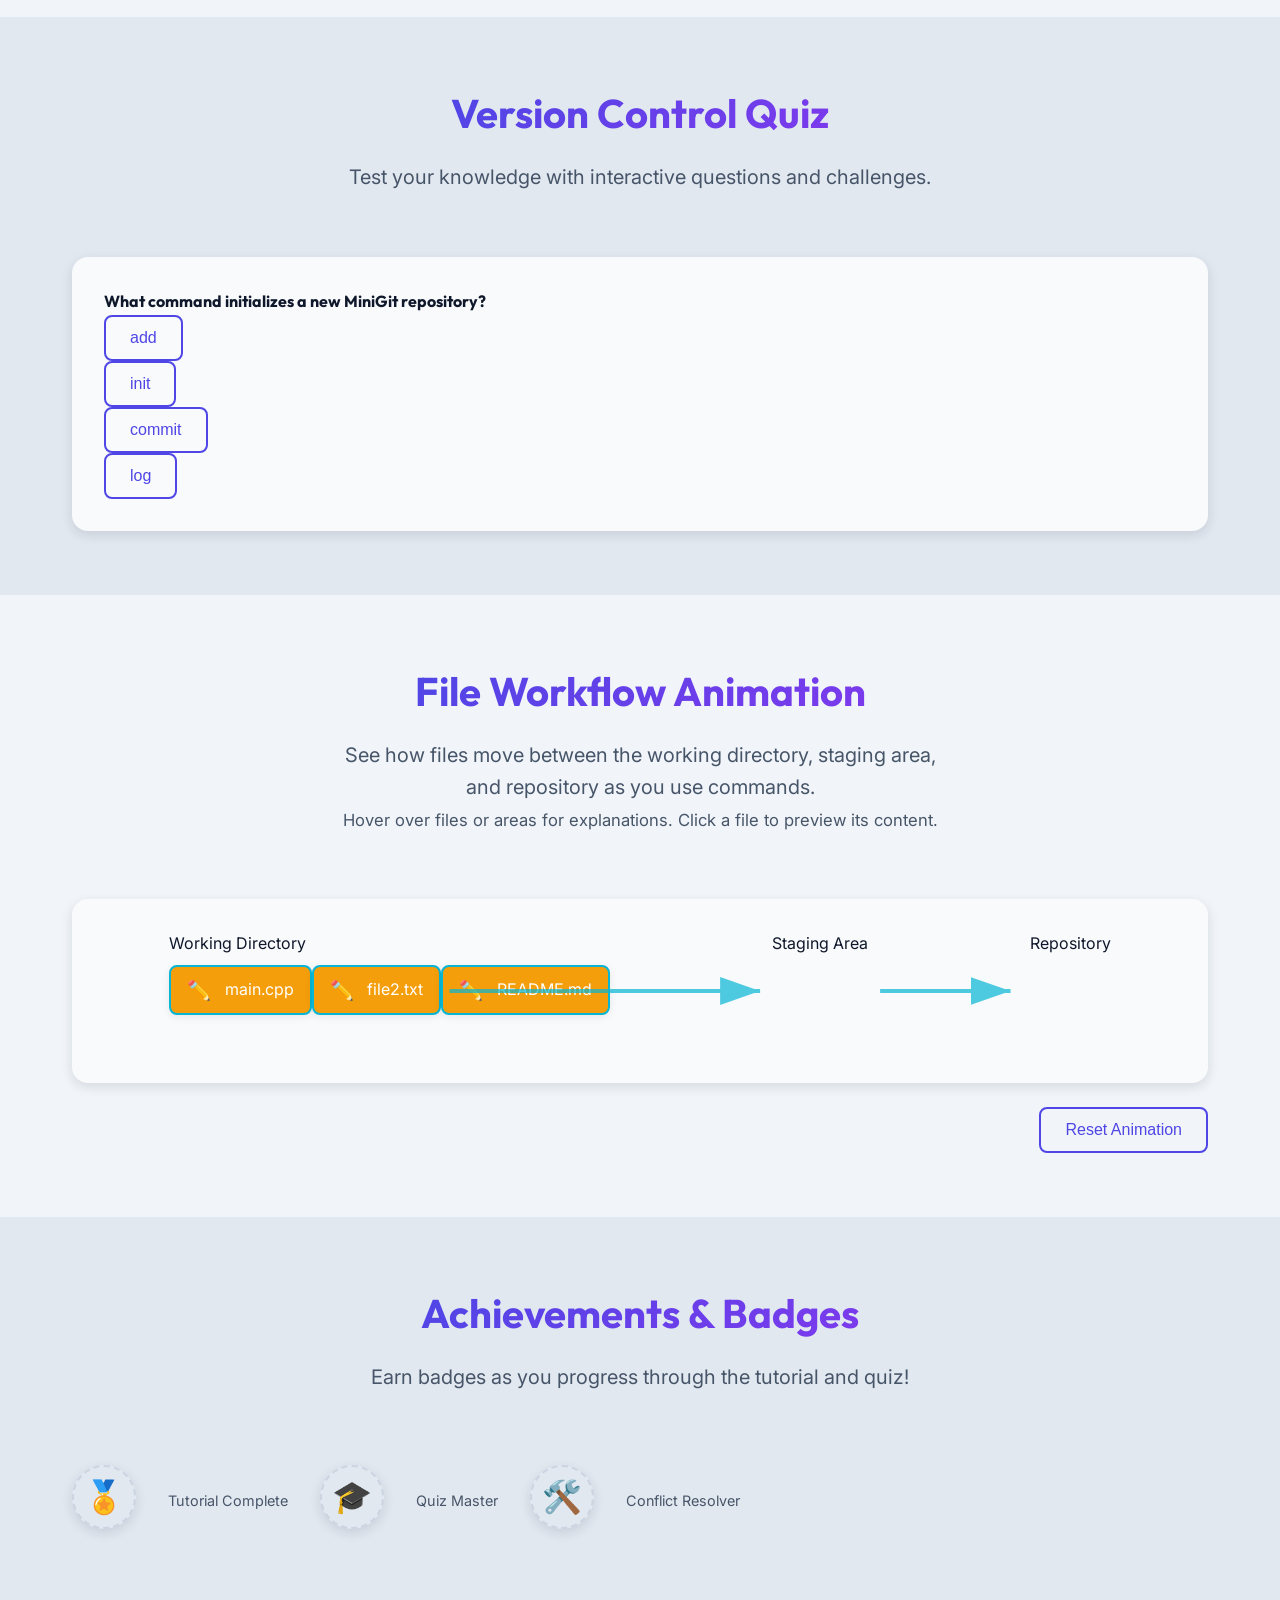
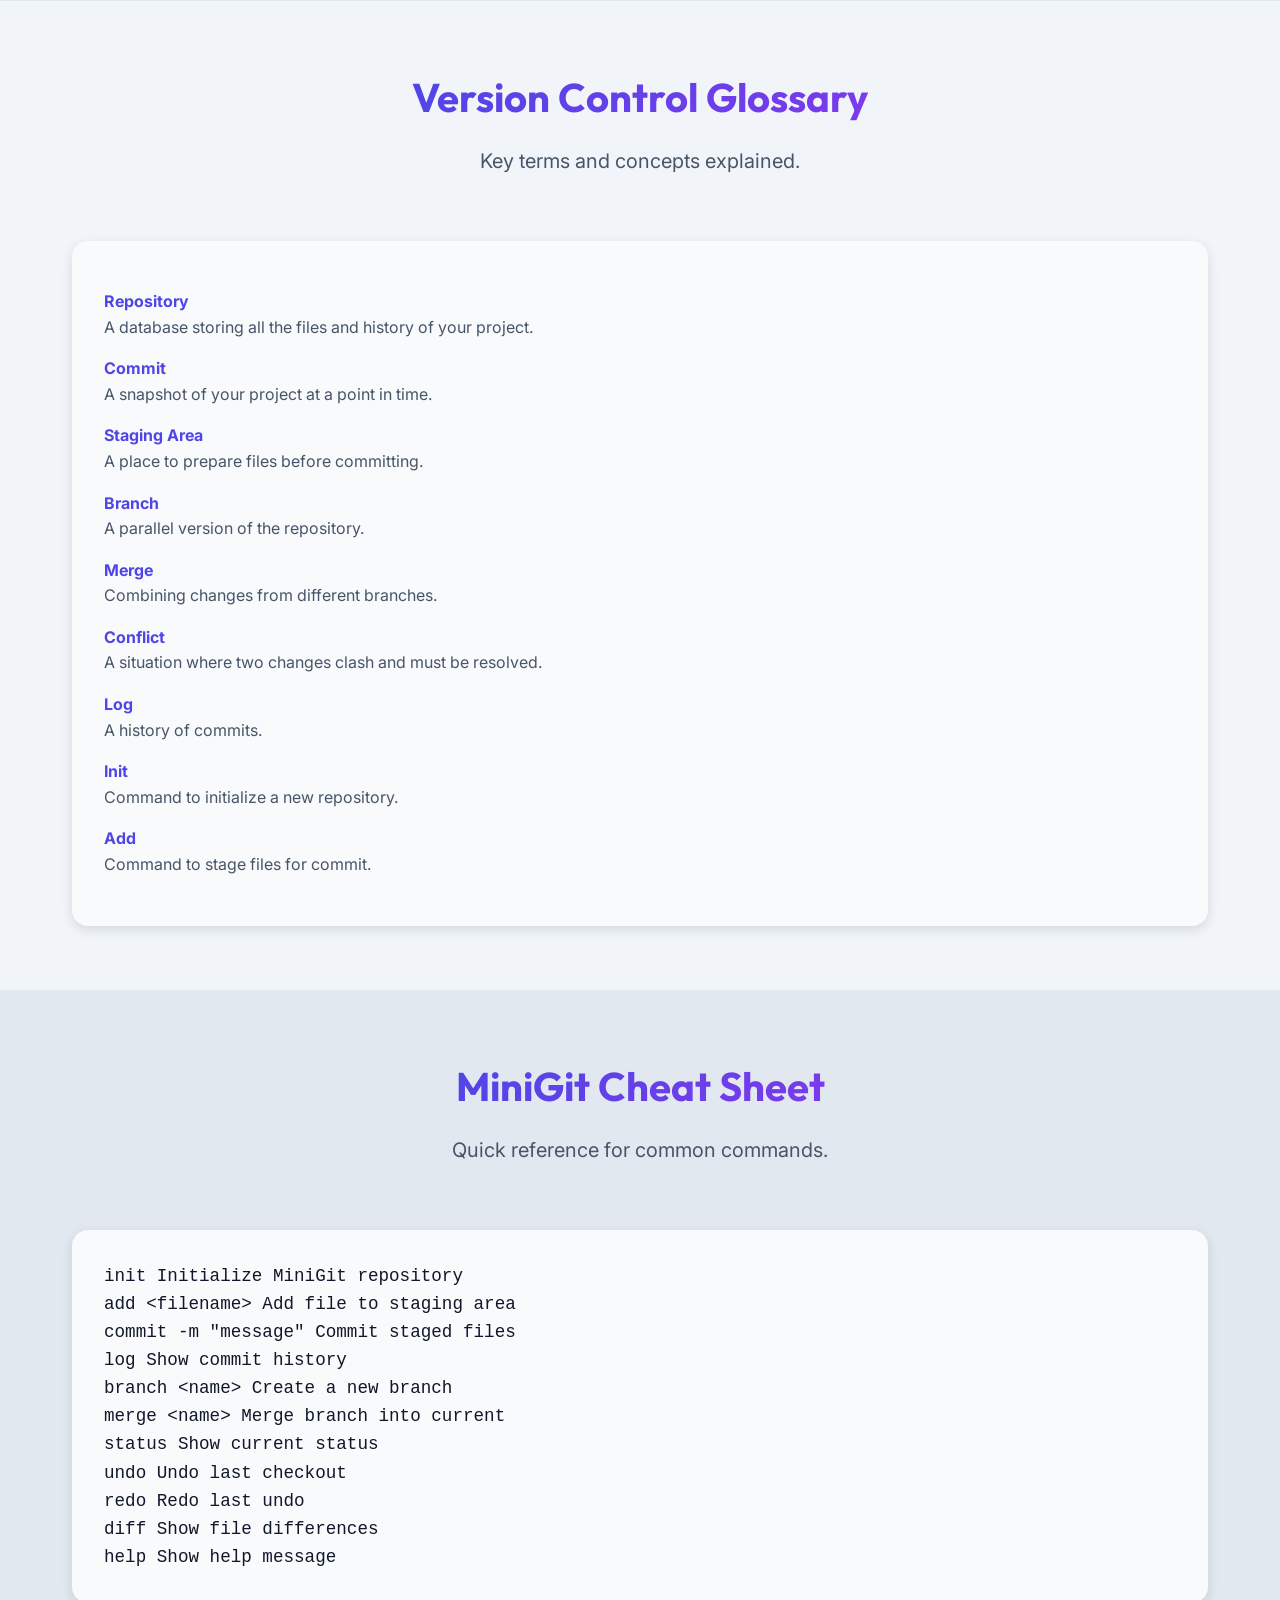
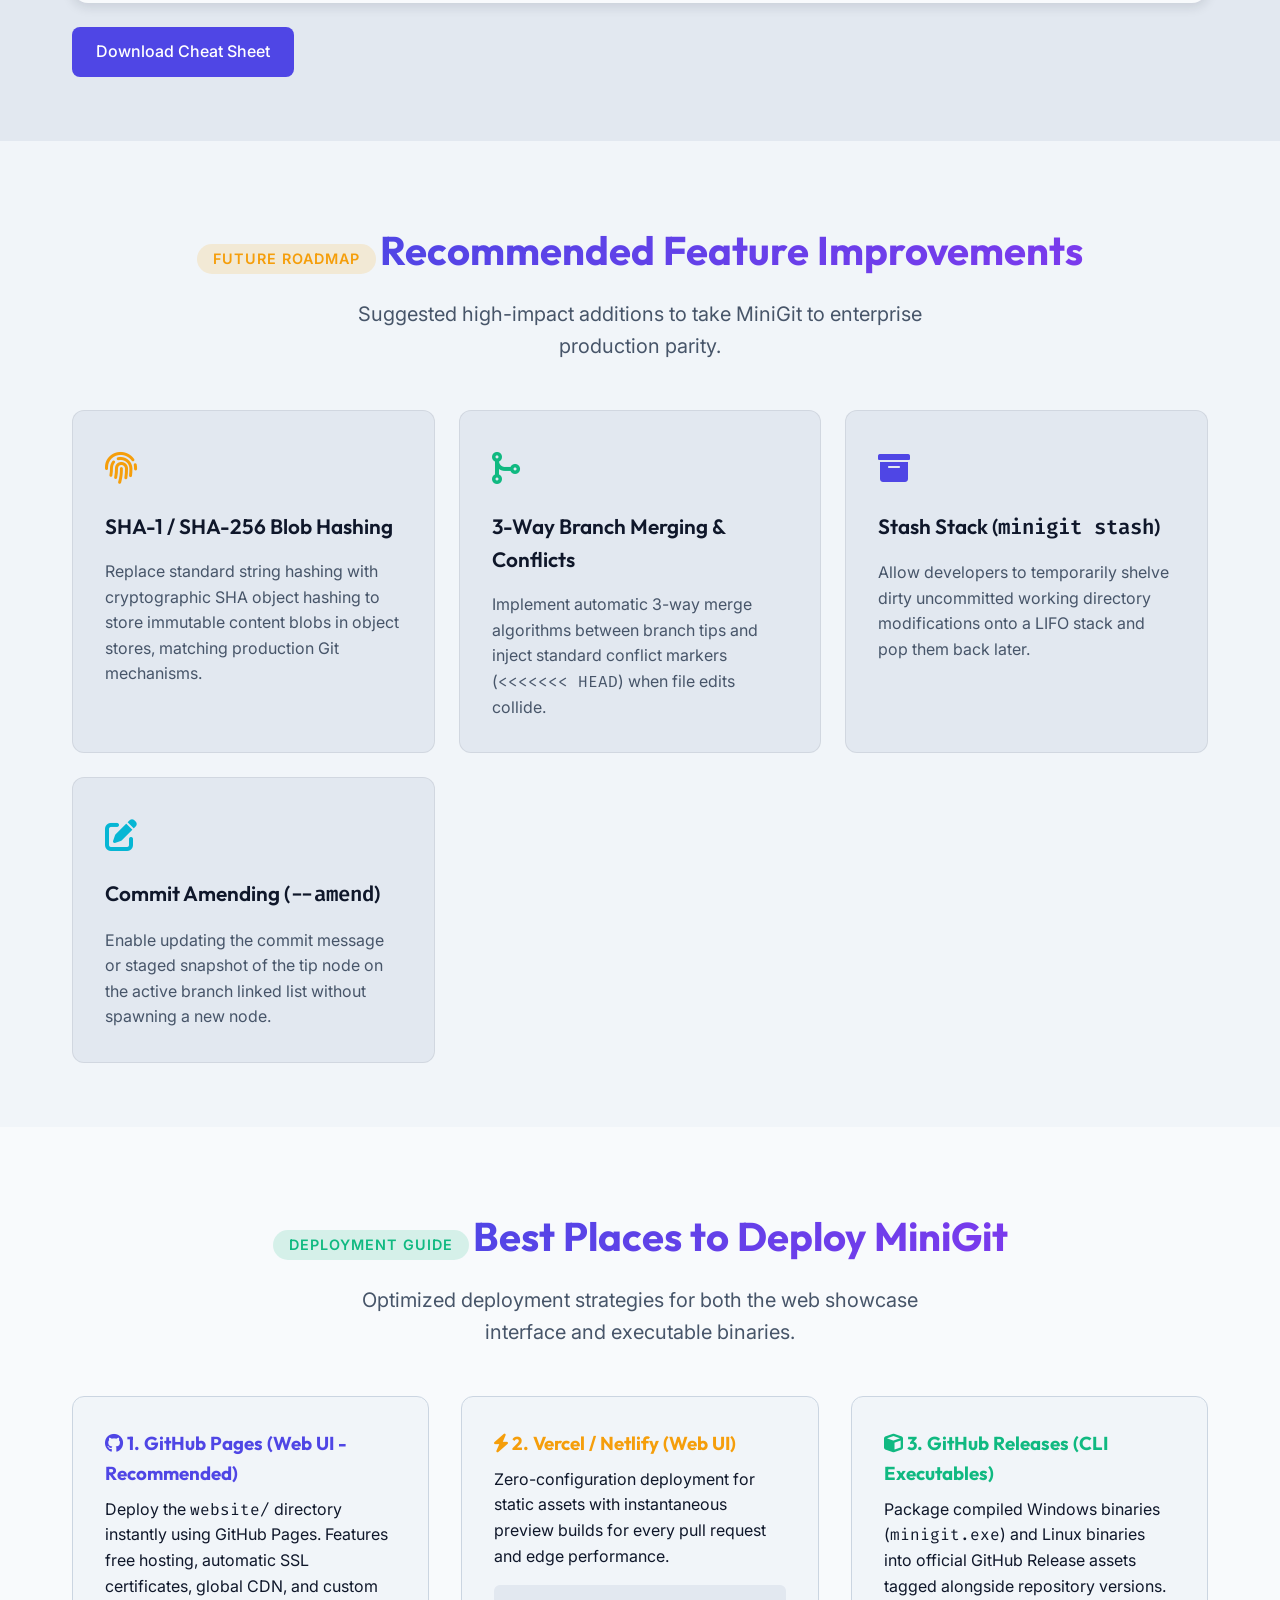
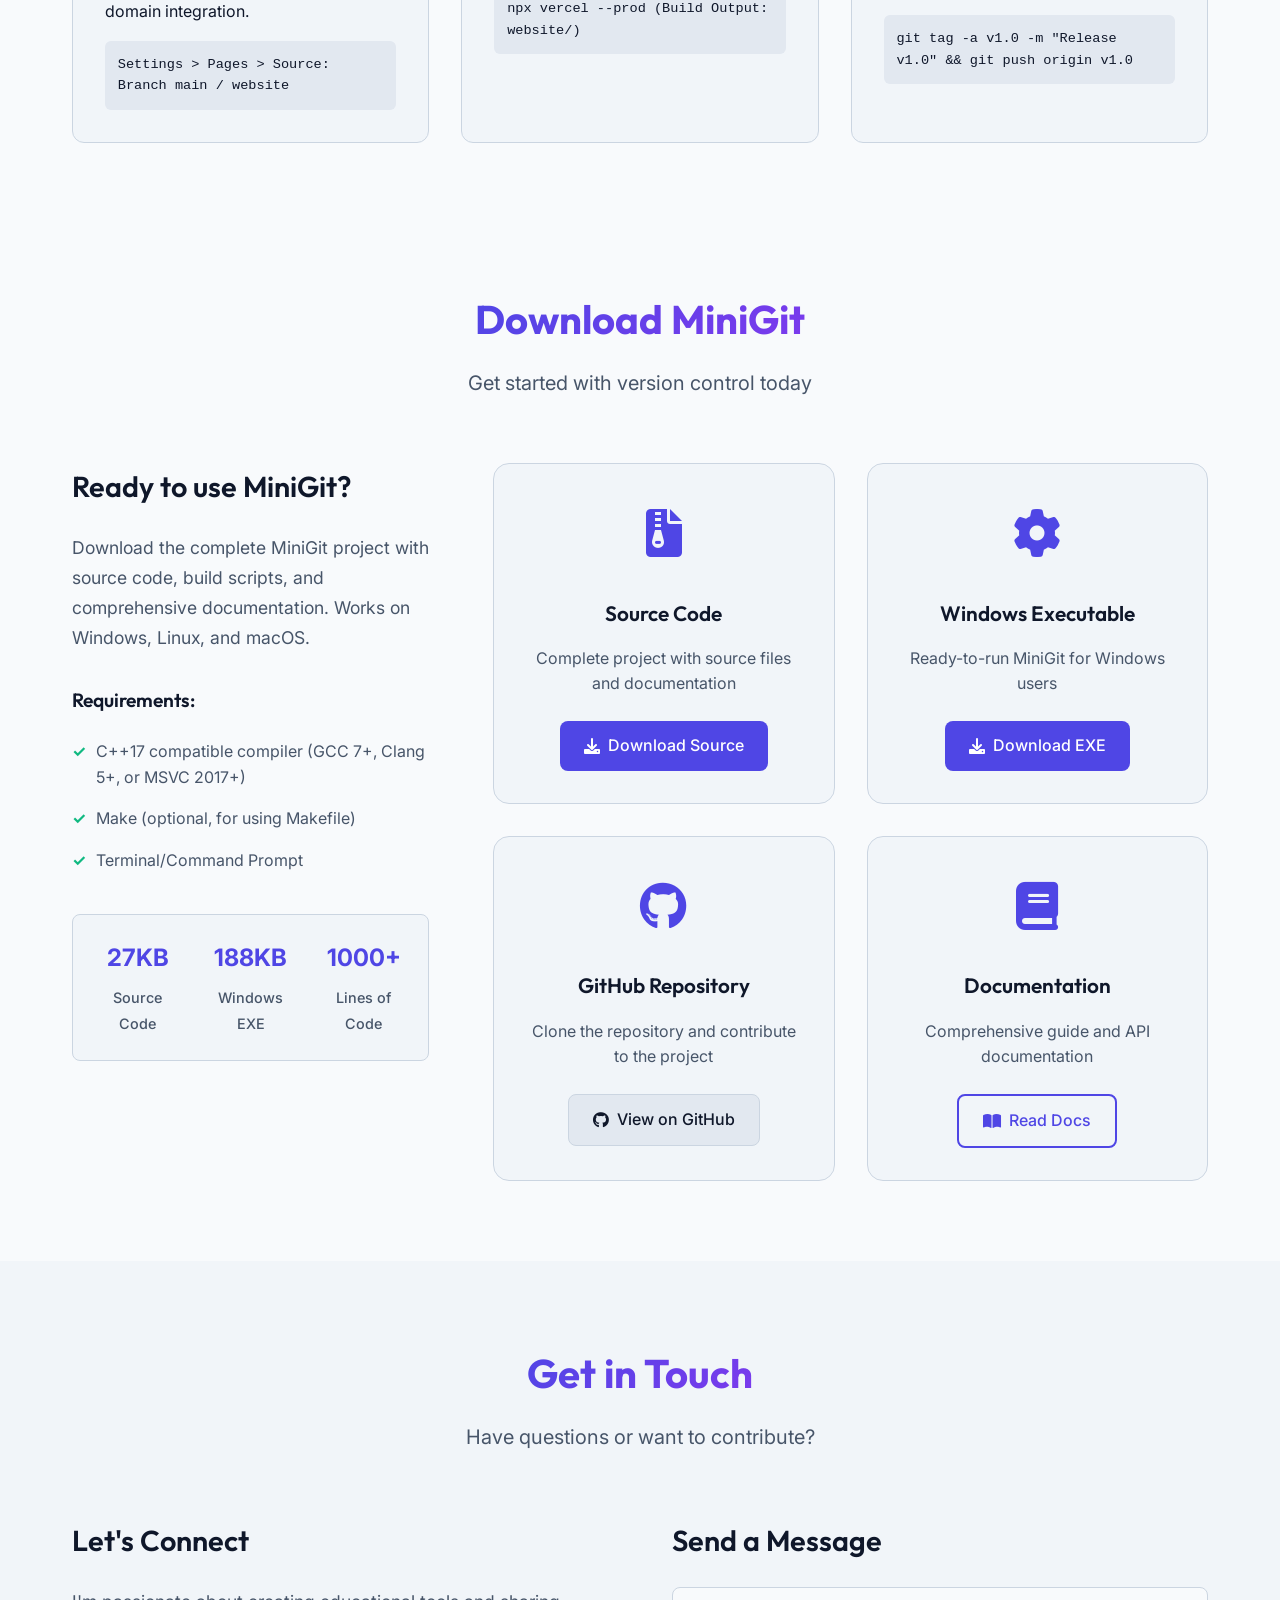
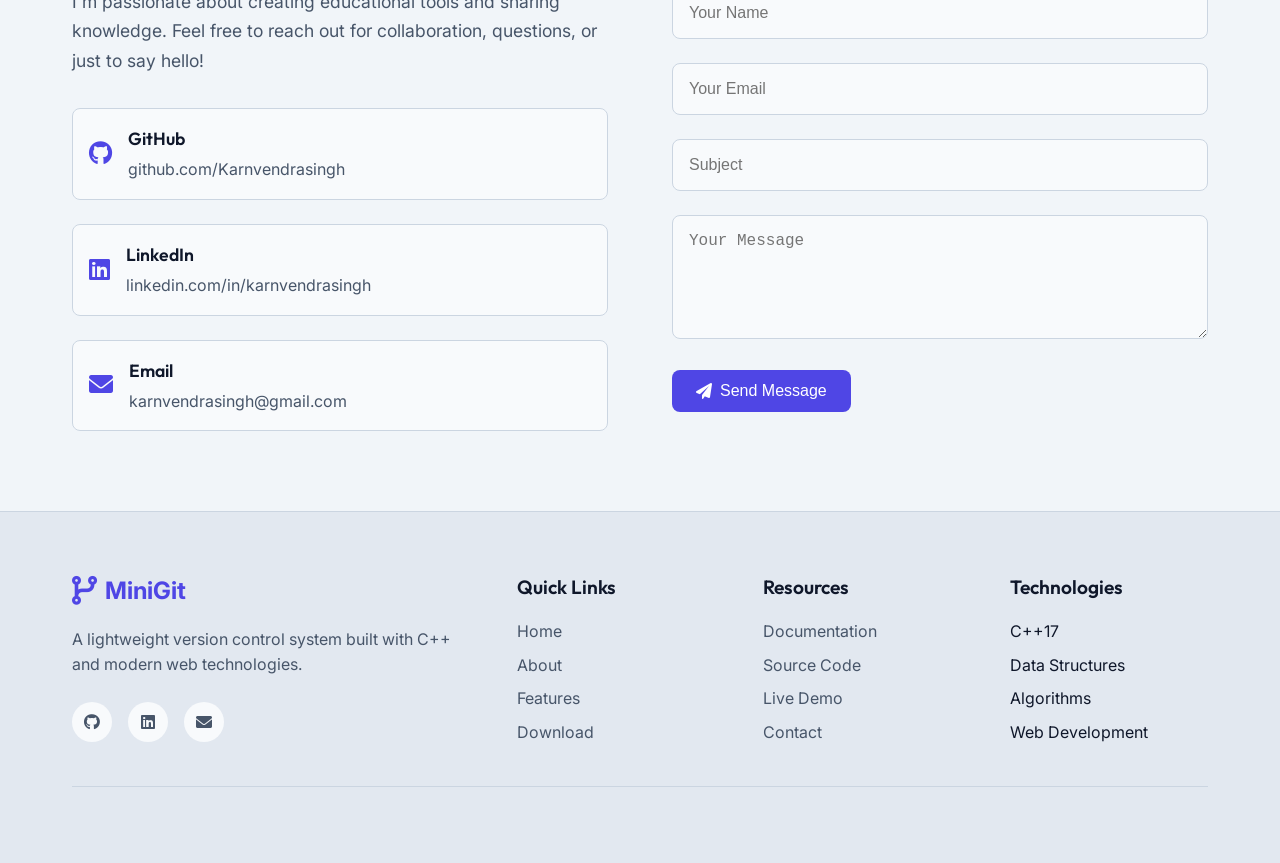
==== commit 56512c41: "docs & ui: update GitHub/LinkedIn/Email links and add system architecture diagrams to README" ====
--- a/website/index.html
+++ b/website/index.html
@@ -726,7 +726,7 @@
                                 </div>
                                 <div class="contact-details">
                                     <h4>GitHub</h4>
-                                    <a href="#" onclick="openGitHub()">github.com/yourusername</a>
+                                    <a href="https://github.com/Karnvendrasingh" target="_blank" rel="noopener noreferrer">github.com/Karnvendrasingh</a>
                                 </div>
                             </div>
                             <div class="contact-method">
@@ -735,7 +735,7 @@
                                 </div>
                                 <div class="contact-details">
                                     <h4>LinkedIn</h4>
-                                    <a href="#" onclick="openLinkedIn()">linkedin.com/in/yourusername</a>
+                                    <a href="https://www.linkedin.com/in/karnvendrasingh" target="_blank" rel="noopener noreferrer">linkedin.com/in/karnvendrasingh</a>
                                 </div>
                             </div>
                             <div class="contact-method">
@@ -744,7 +744,7 @@
                                 </div>
                                 <div class="contact-details">
                                     <h4>Email</h4>
-                                    <a href="mailto:your.email@example.com">your.email@example.com</a>
+                                    <a href="mailto:karnvendrasingh@gmail.com">karnvendrasingh@gmail.com</a>
                                 </div>
                             </div>
                         </div>
@@ -808,9 +808,9 @@
                         </div>
                         <p>A lightweight version control system built with C++ and modern web technologies.</p>
                         <div class="footer-social">
-                            <a href="#" onclick="openGitHub()"><i class="fab fa-github"></i></a>
-                            <a href="#" onclick="openLinkedIn()"><i class="fab fa-linkedin"></i></a>
-                            <a href="mailto:your.email@example.com"><i class="fas fa-envelope"></i></a>
+                            <a href="https://github.com/Karnvendrasingh" target="_blank" rel="noopener noreferrer" title="GitHub Profile"><i class="fab fa-github"></i></a>
+                            <a href="https://www.linkedin.com/in/karnvendrasingh" target="_blank" rel="noopener noreferrer" title="LinkedIn Profile"><i class="fab fa-linkedin"></i></a>
+                            <a href="mailto:karnvendrasingh@gmail.com" title="Email Me"><i class="fas fa-envelope"></i></a>
                         </div>
                     </div>
                     <div class="footer-section">
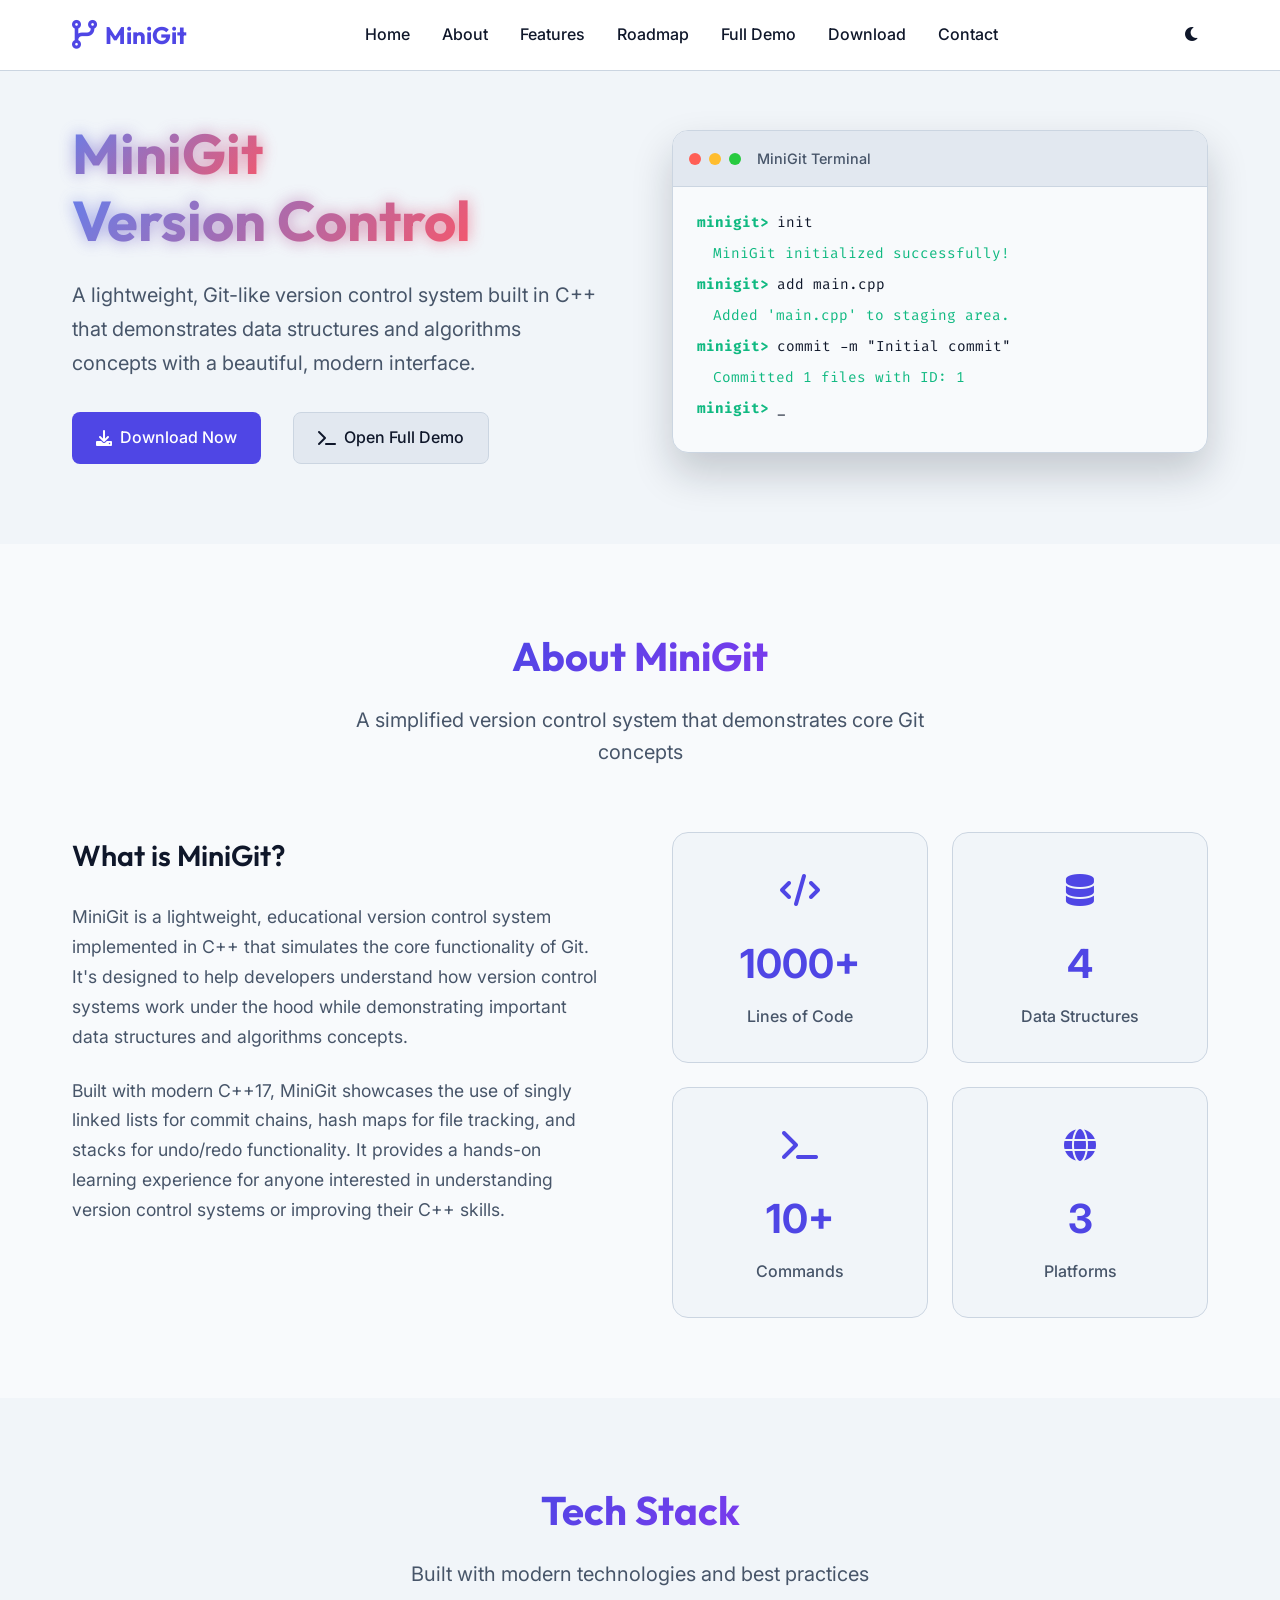
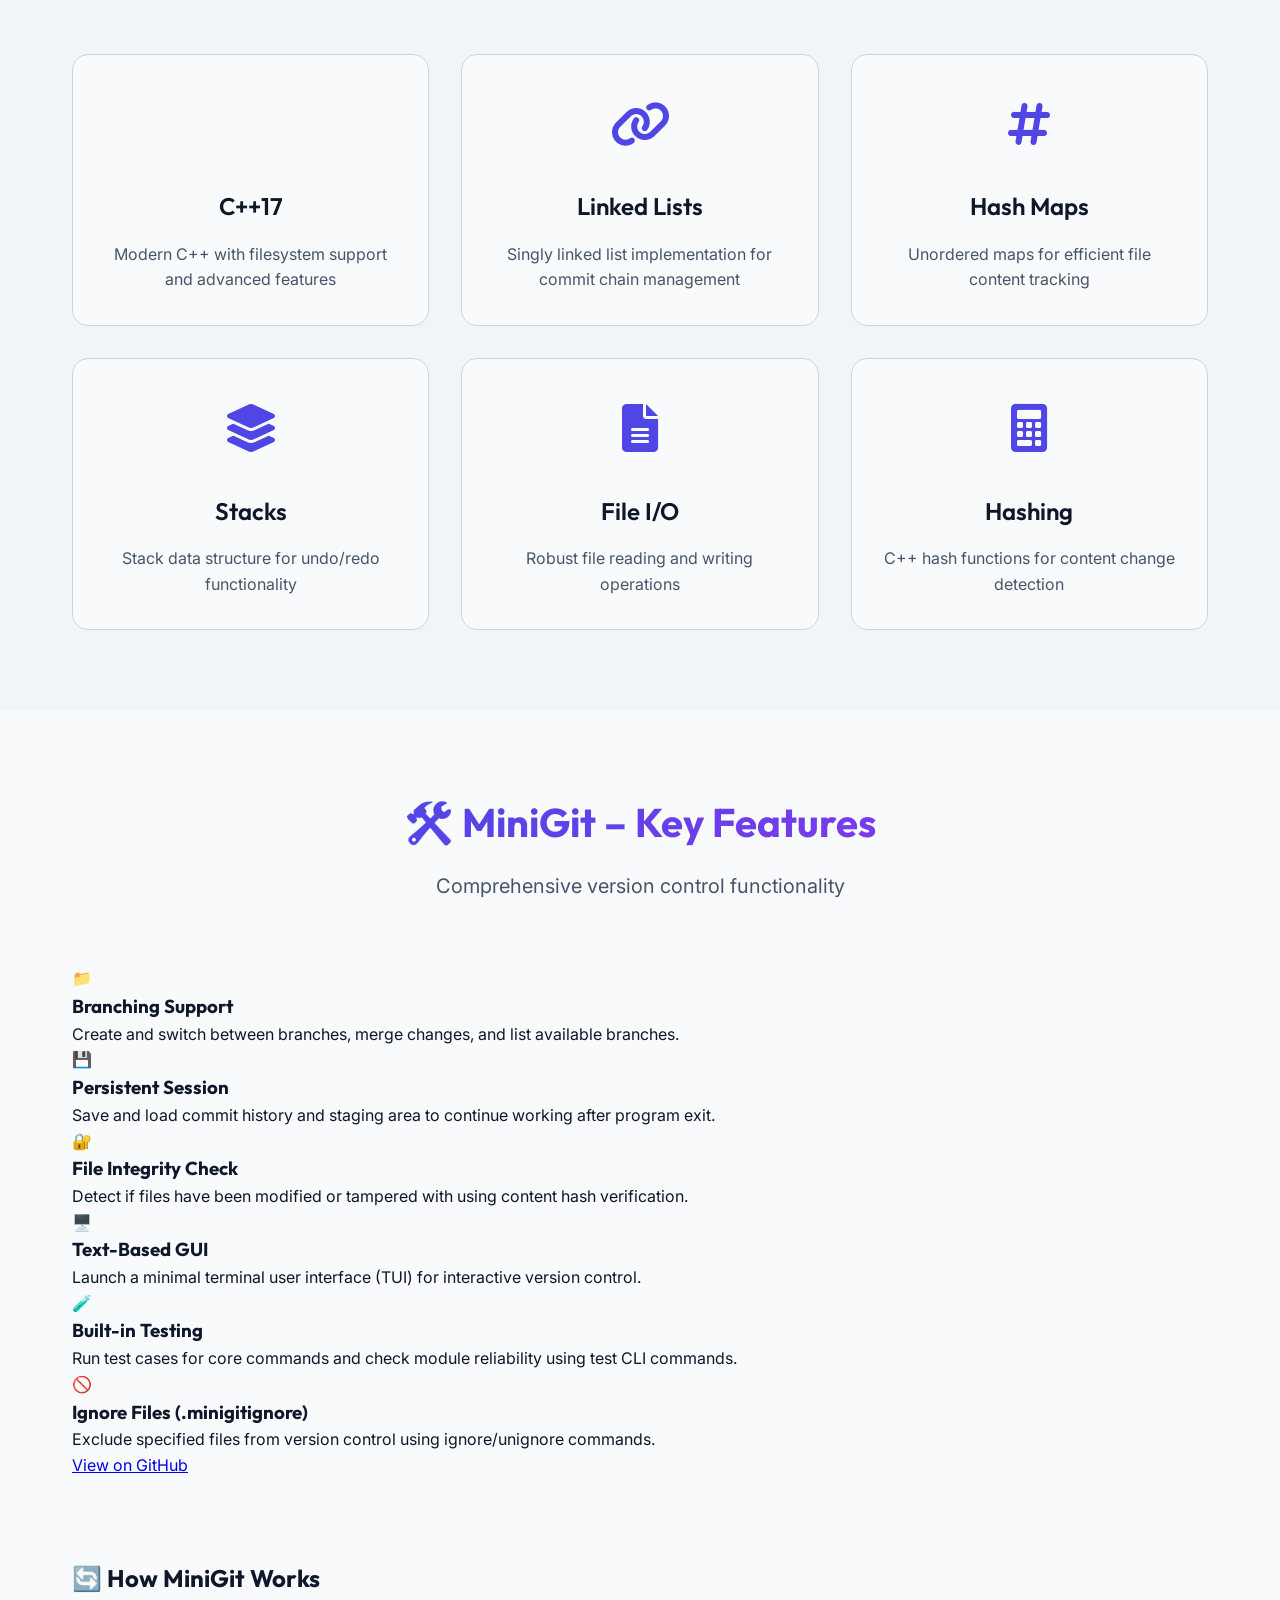
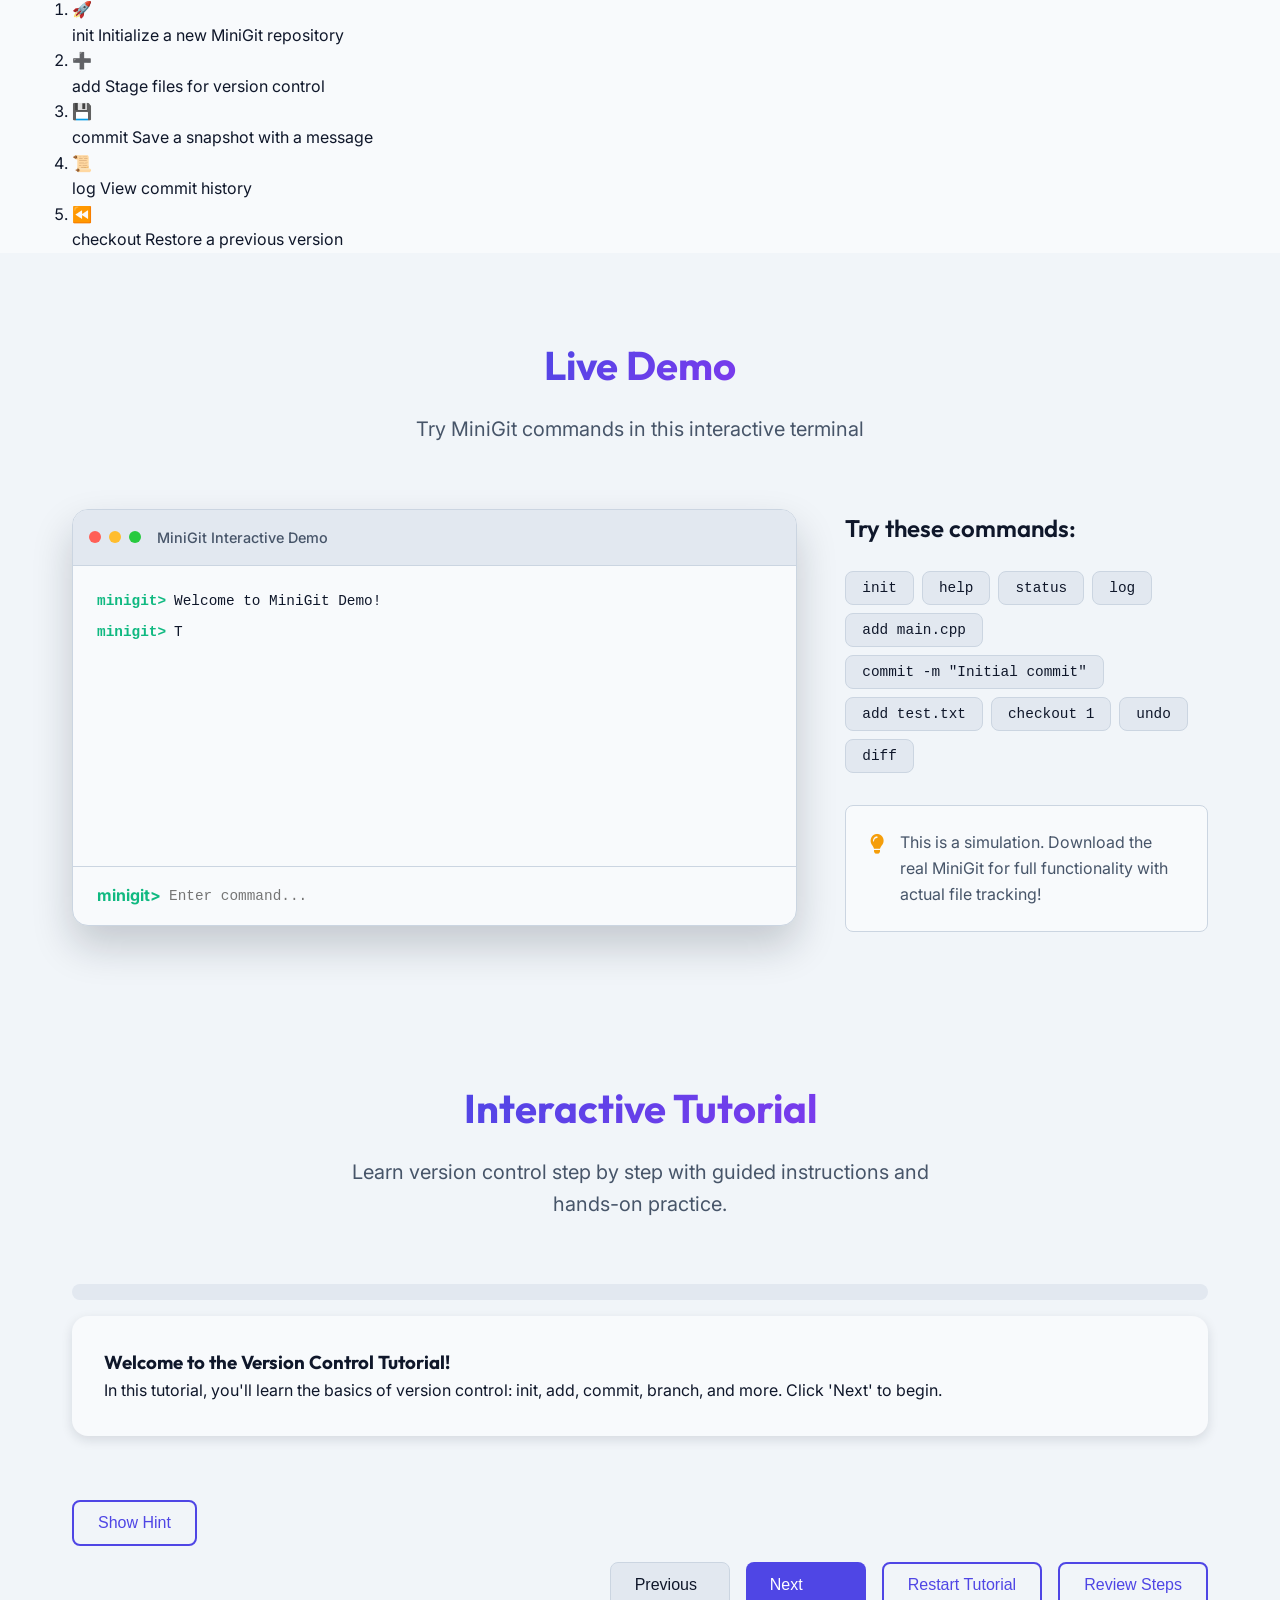
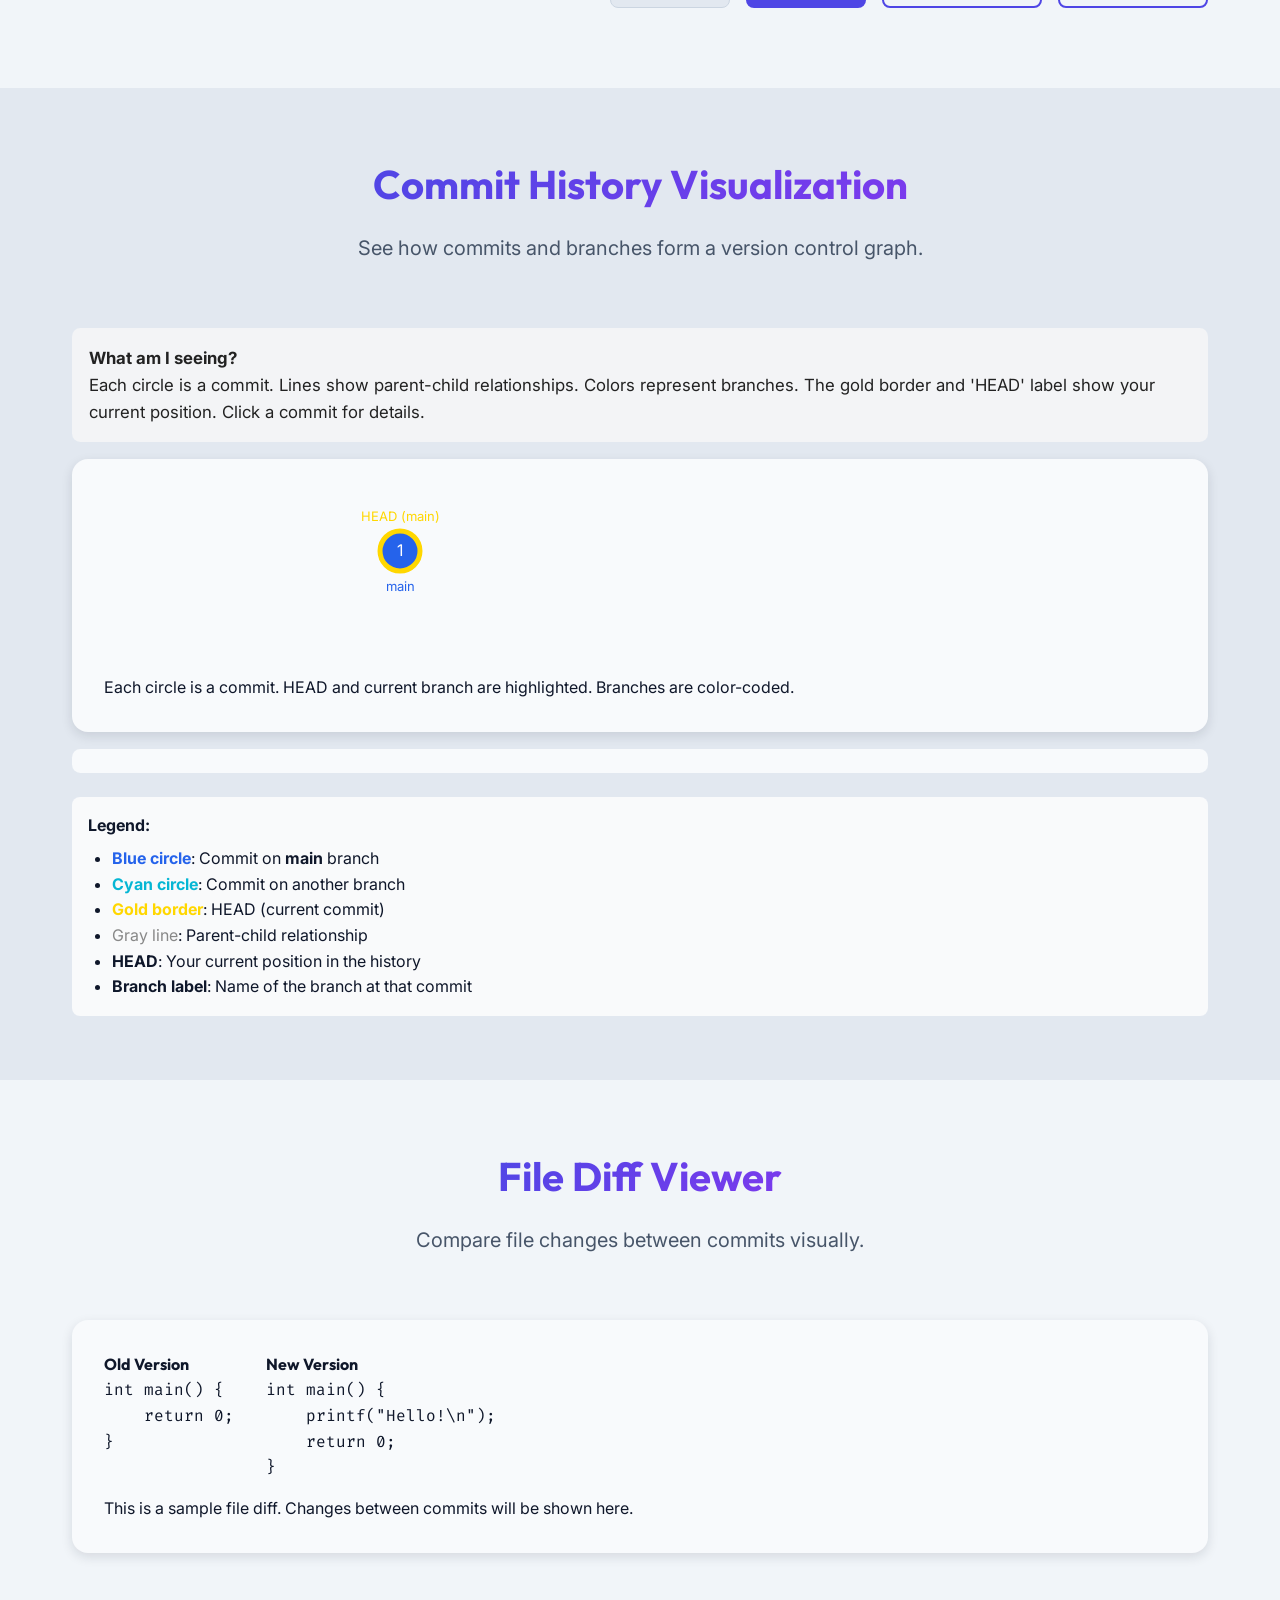
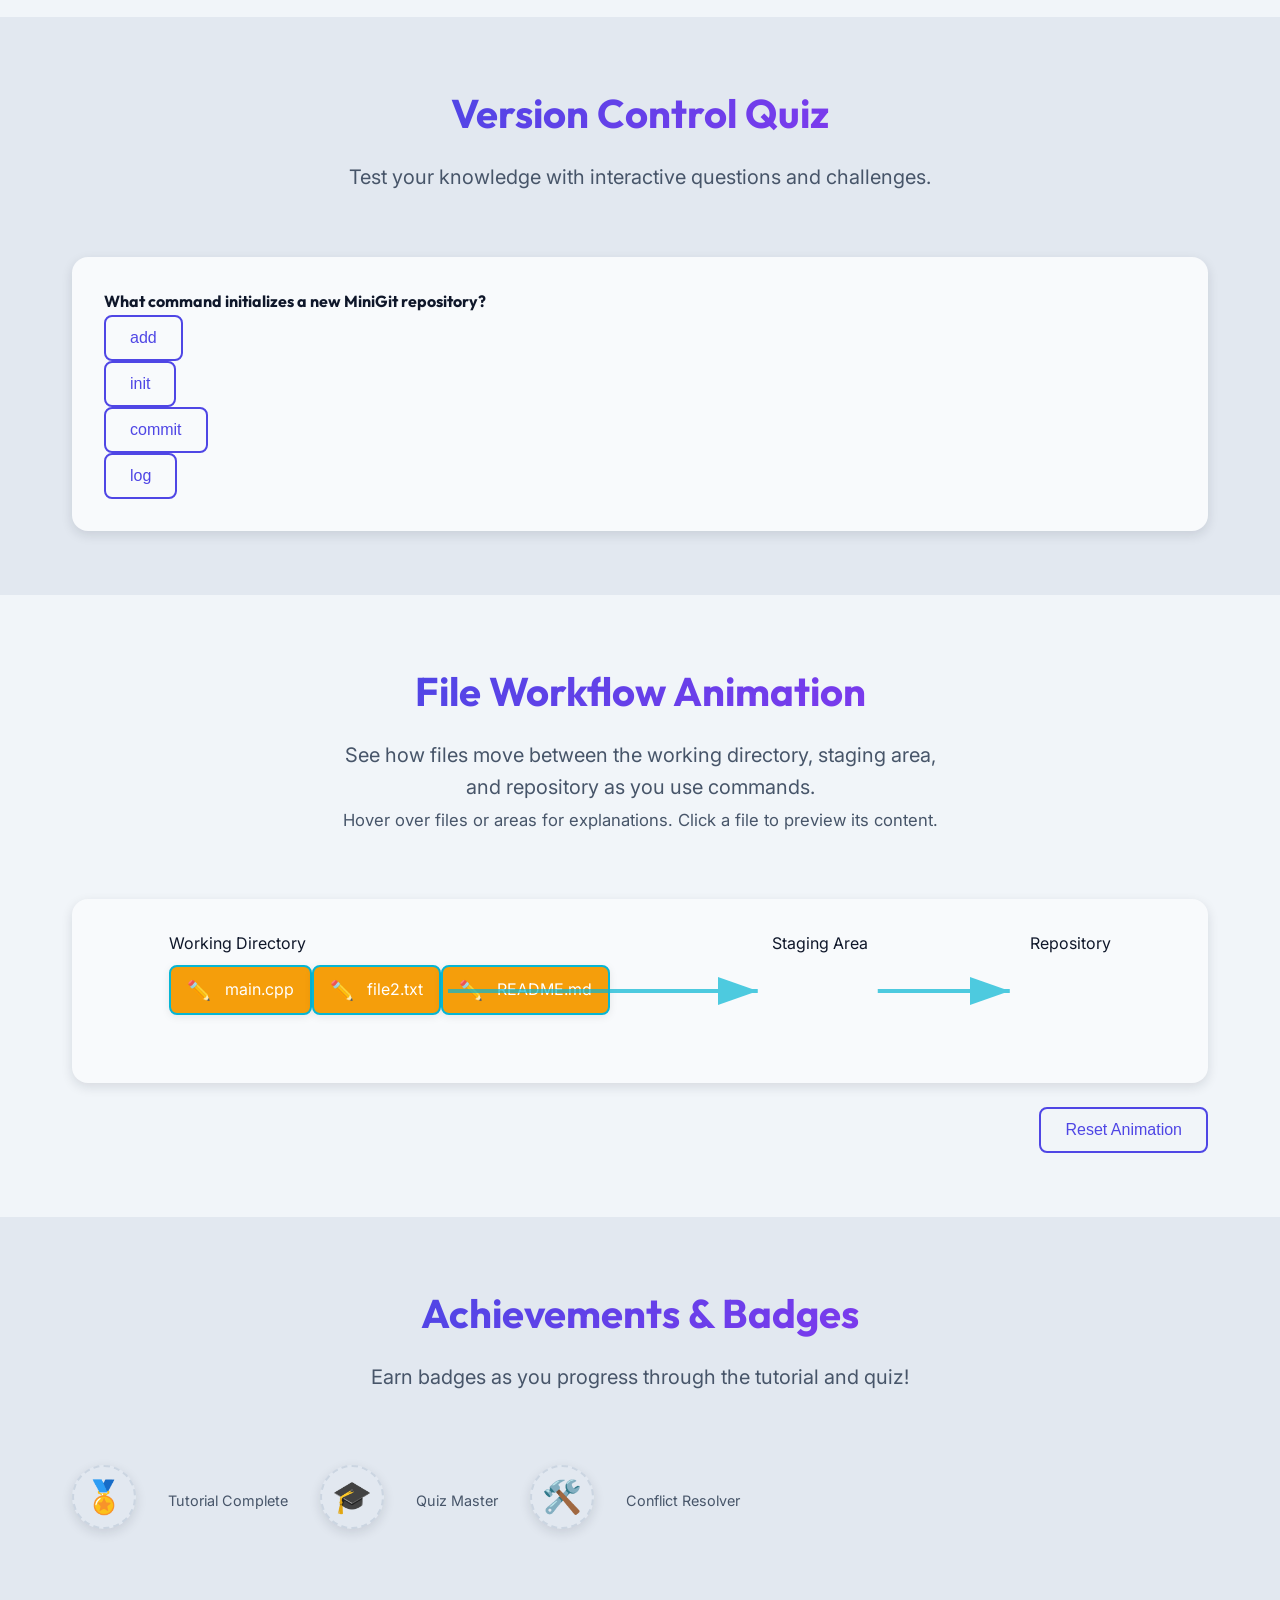
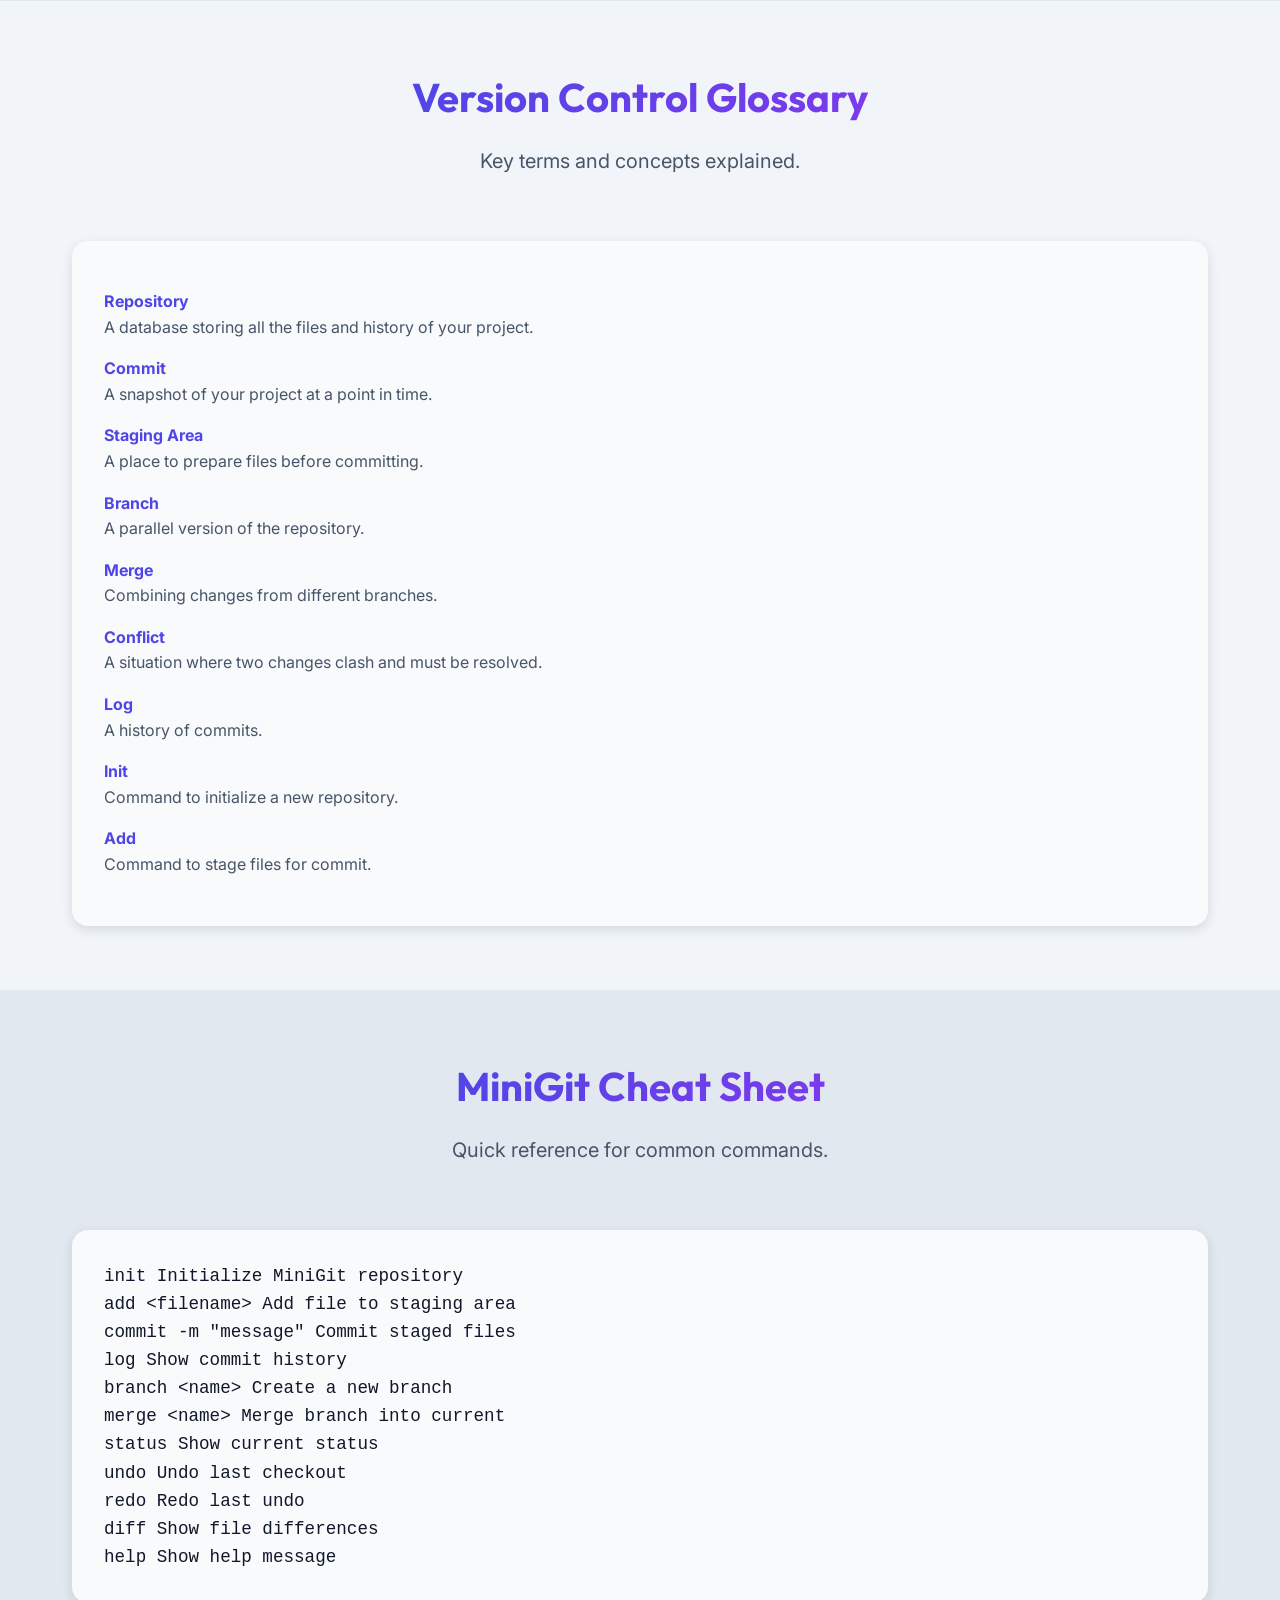
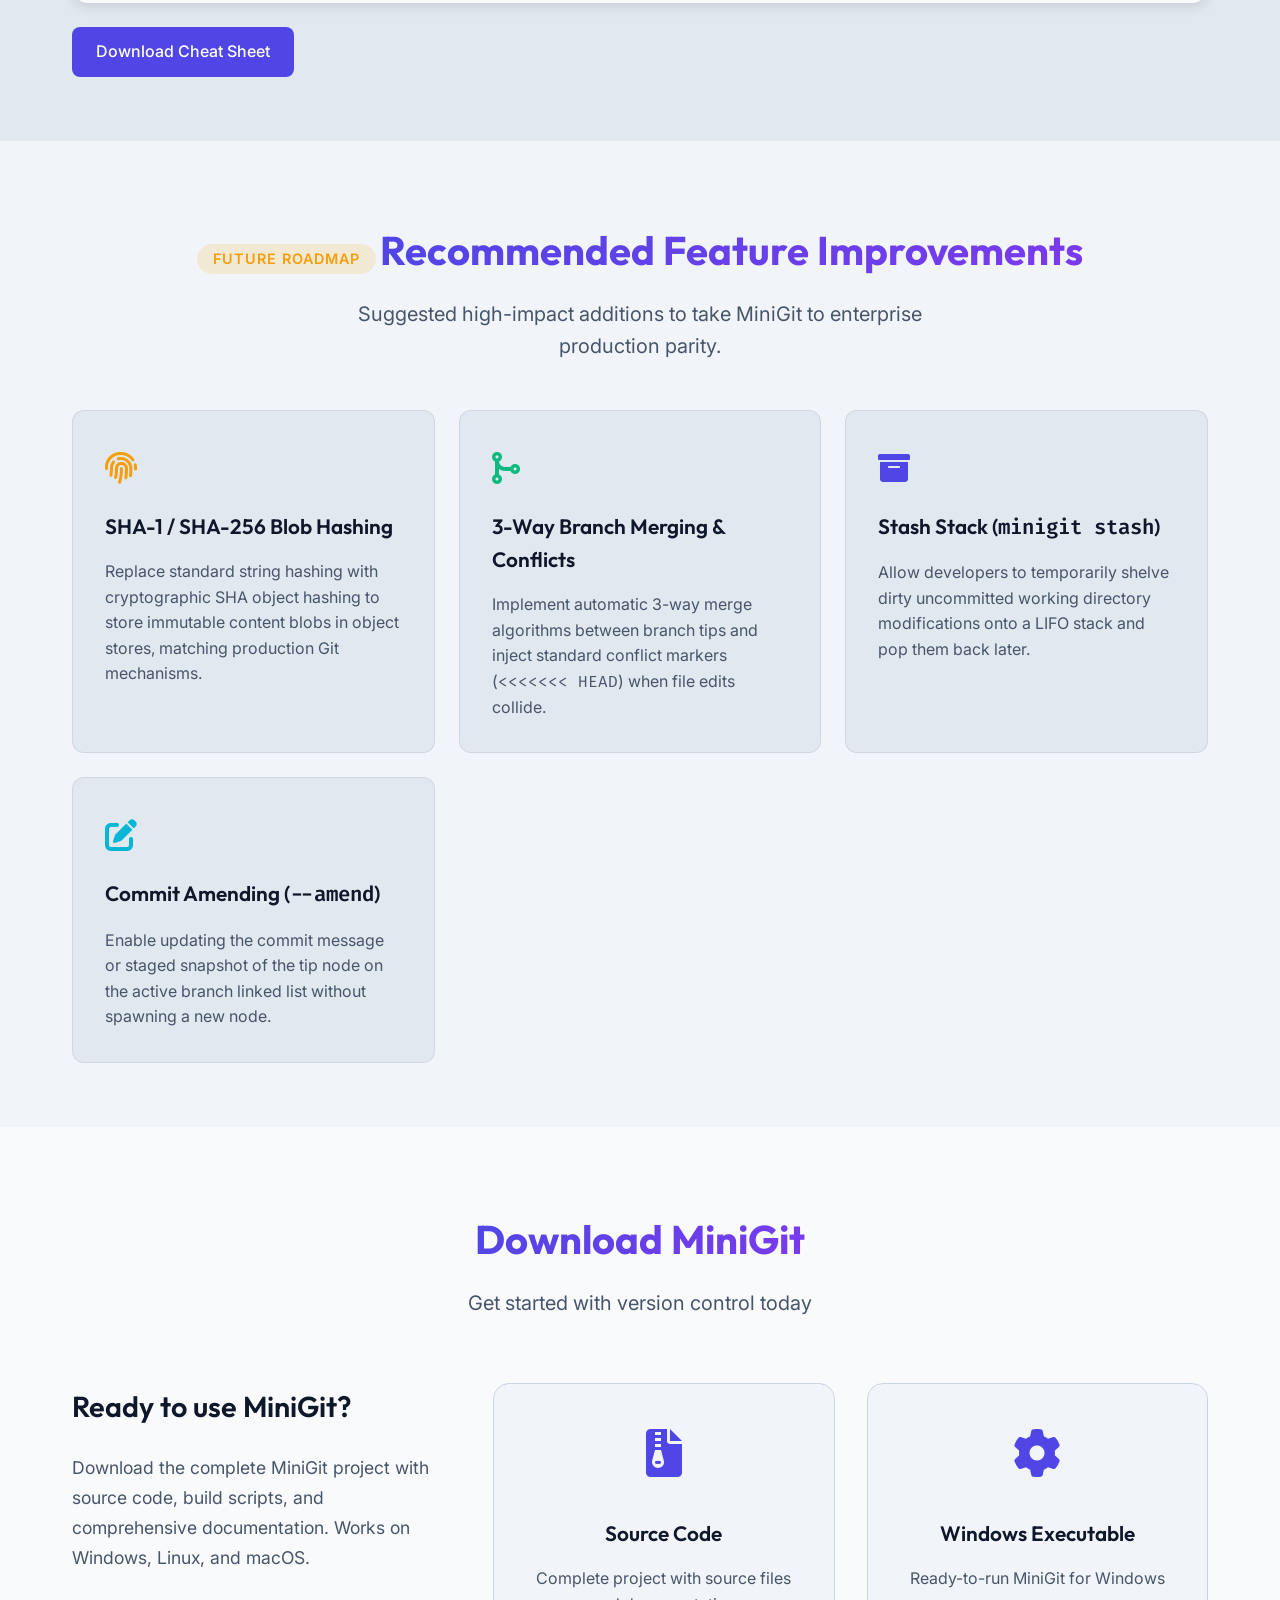
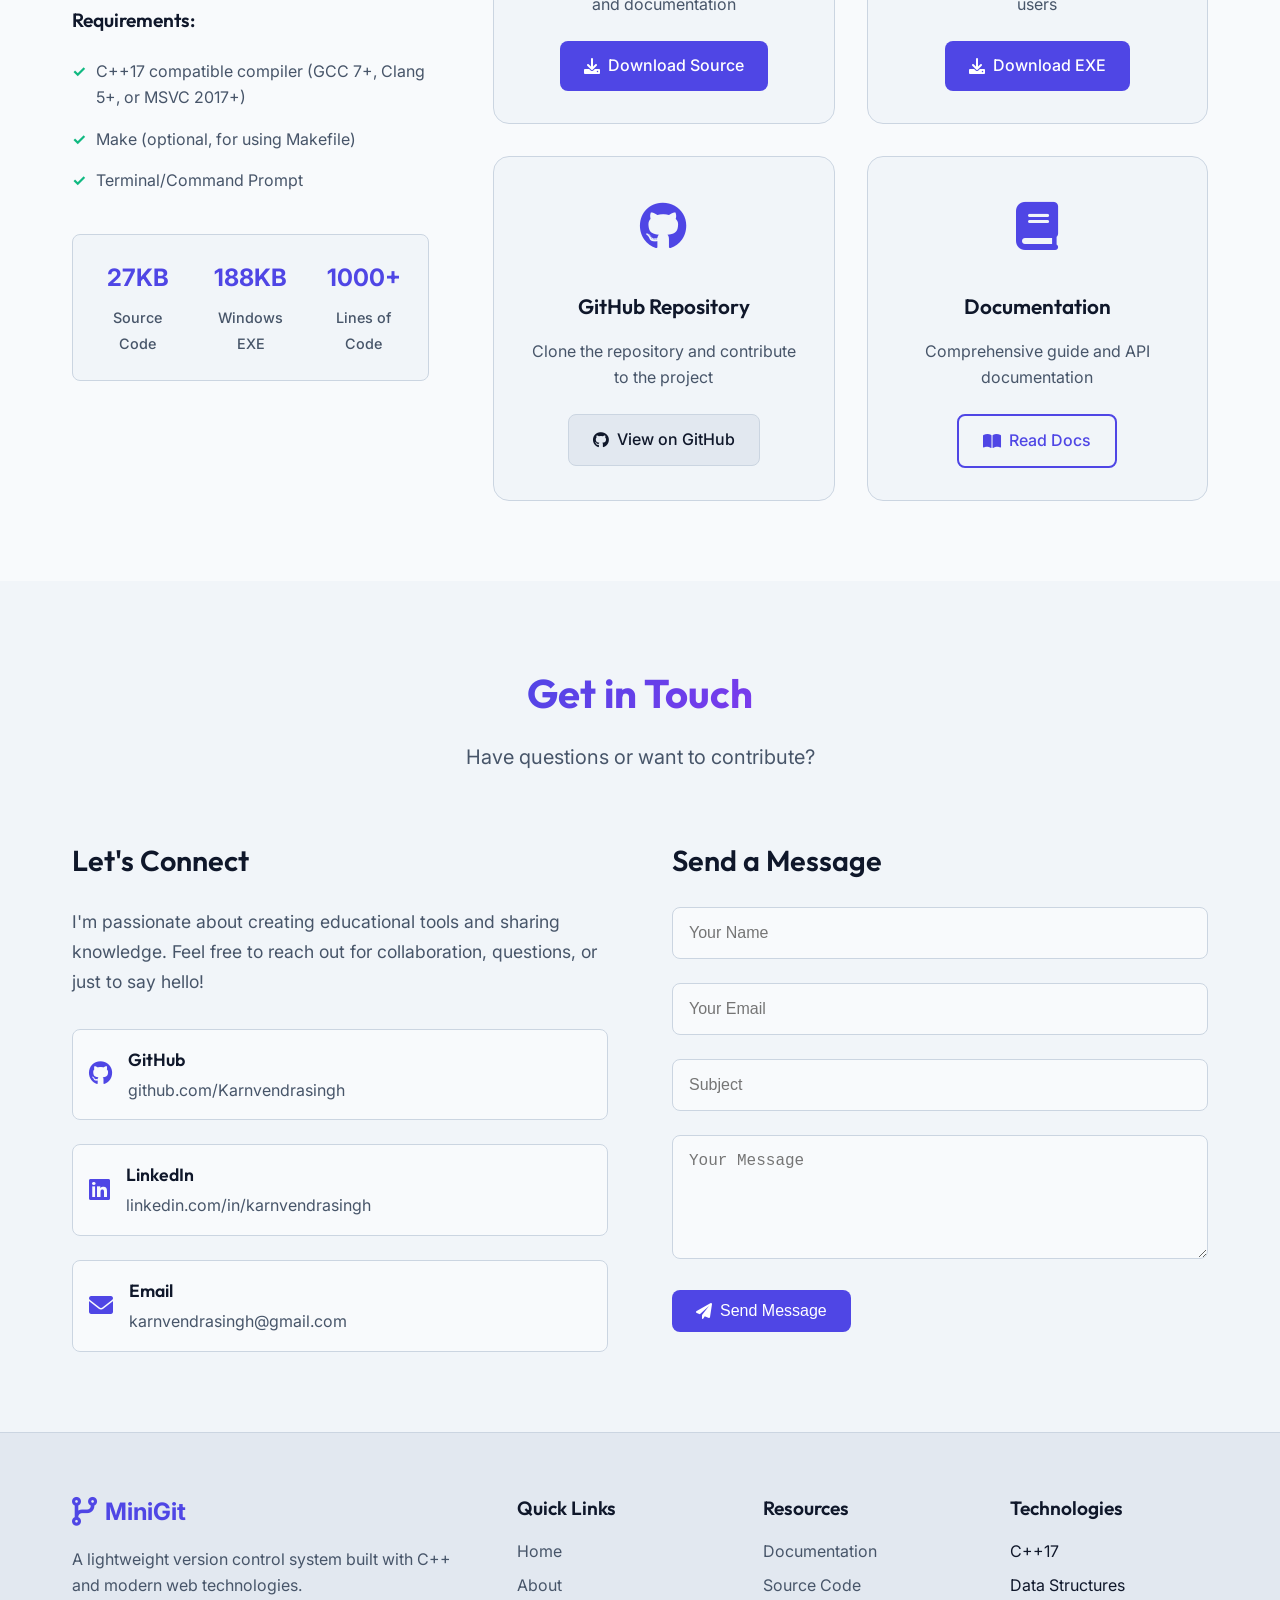
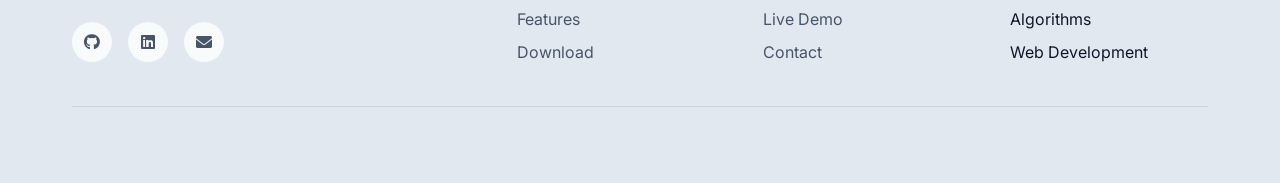
==== commit 7267ca15: "fix: remove deployment guide section from website UI and add render.yaml blueprint" ====
--- a/website/index.html
+++ b/website/index.html
@@ -42,7 +42,6 @@
                     <li><a href="#about" class="nav-link" tabindex="0">About</a></li>
                     <li><a href="#features" class="nav-link" tabindex="0">Features</a></li>
                     <li><a href="#roadmap" class="nav-link" tabindex="0">Roadmap</a></li>
-                    <li><a href="#deployment" class="nav-link" tabindex="0">Deployment</a></li>
                     <li><a href="./demo.html" class="nav-link" tabindex="0">Full Demo</a></li>
                     <li><a href="#download" class="nav-link" tabindex="0">Download</a></li>
                     <li><a href="#contact" class="nav-link" tabindex="0">Contact</a></li>
@@ -579,33 +578,7 @@
             </div>
         </section>
 
-        <!-- Deployment Recommendations Section -->
-        <section id="deployment" class="deployment" style="padding: 4rem 0;">
-            <div class="container">
-                <div class="section-header" style="text-align: center; margin-bottom: 3rem;">
-                    <span style="background: rgba(16, 185, 129, 0.15); color: var(--accent-emerald); padding: 0.4rem 1rem; border-radius: 20px; font-size: 0.9rem; font-weight: 600; text-transform: uppercase; letter-spacing: 1px;">Deployment Guide</span>
-                    <h2 style="margin-top: 0.8rem;">Best Places to Deploy MiniGit</h2>
-                    <p>Optimized deployment strategies for both the web showcase interface and executable binaries.</p>
-                </div>
-                <div class="deployment-grid" style="display: grid; grid-template-columns: repeat(auto-fit, minmax(300px, 1fr)); gap: 2rem;">
-                    <div class="deploy-card" style="background: var(--bg-secondary); padding: 2rem; border-radius: 12px; border: 1px solid var(--border-color);">
-                        <h3 style="color: var(--primary-color); margin-bottom: 0.5rem;"><i class="fab fa-github"></i> 1. GitHub Pages (Web UI - Recommended)</h3>
-                        <p>Deploy the <code>website/</code> directory instantly using GitHub Pages. Features free hosting, automatic SSL certificates, global CDN, and custom domain integration.</p>
-                        <div style="margin-top: 1rem; background: var(--bg-tertiary); padding: 0.8rem; border-radius: 6px; font-family: monospace; font-size: 0.85rem;">Settings &gt; Pages &gt; Source: Branch main / website</div>
-                    </div>
-                    <div class="deploy-card" style="background: var(--bg-secondary); padding: 2rem; border-radius: 12px; border: 1px solid var(--border-color);">
-                        <h3 style="color: var(--accent-gold); margin-bottom: 0.5rem;"><i class="fas fa-bolt"></i> 2. Vercel / Netlify (Web UI)</h3>
-                        <p>Zero-configuration deployment for static assets with instantaneous preview builds for every pull request and edge performance.</p>
-                        <div style="margin-top: 1rem; background: var(--bg-tertiary); padding: 0.8rem; border-radius: 6px; font-family: monospace; font-size: 0.85rem;">npx vercel --prod (Build Output: website/)</div>
-                    </div>
-                    <div class="deploy-card" style="background: var(--bg-secondary); padding: 2rem; border-radius: 12px; border: 1px solid var(--border-color);">
-                        <h3 style="color: var(--accent-emerald); margin-bottom: 0.5rem;"><i class="fas fa-cube"></i> 3. GitHub Releases (CLI Executables)</h3>
-                        <p>Package compiled Windows binaries (<code>minigit.exe</code>) and Linux binaries into official GitHub Release assets tagged alongside repository versions.</p>
-                        <div style="margin-top: 1rem; background: var(--bg-tertiary); padding: 0.8rem; border-radius: 6px; font-family: monospace; font-size: 0.85rem;">git tag -a v1.0 -m "Release v1.0" &amp;&amp; git push origin v1.0</div>
-                    </div>
-                </div>
-            </div>
-        </section>
+
 
         <!-- Merge Conflict Modal -->
         <div id="merge-conflict-modal" class="modal" style="display:none;">
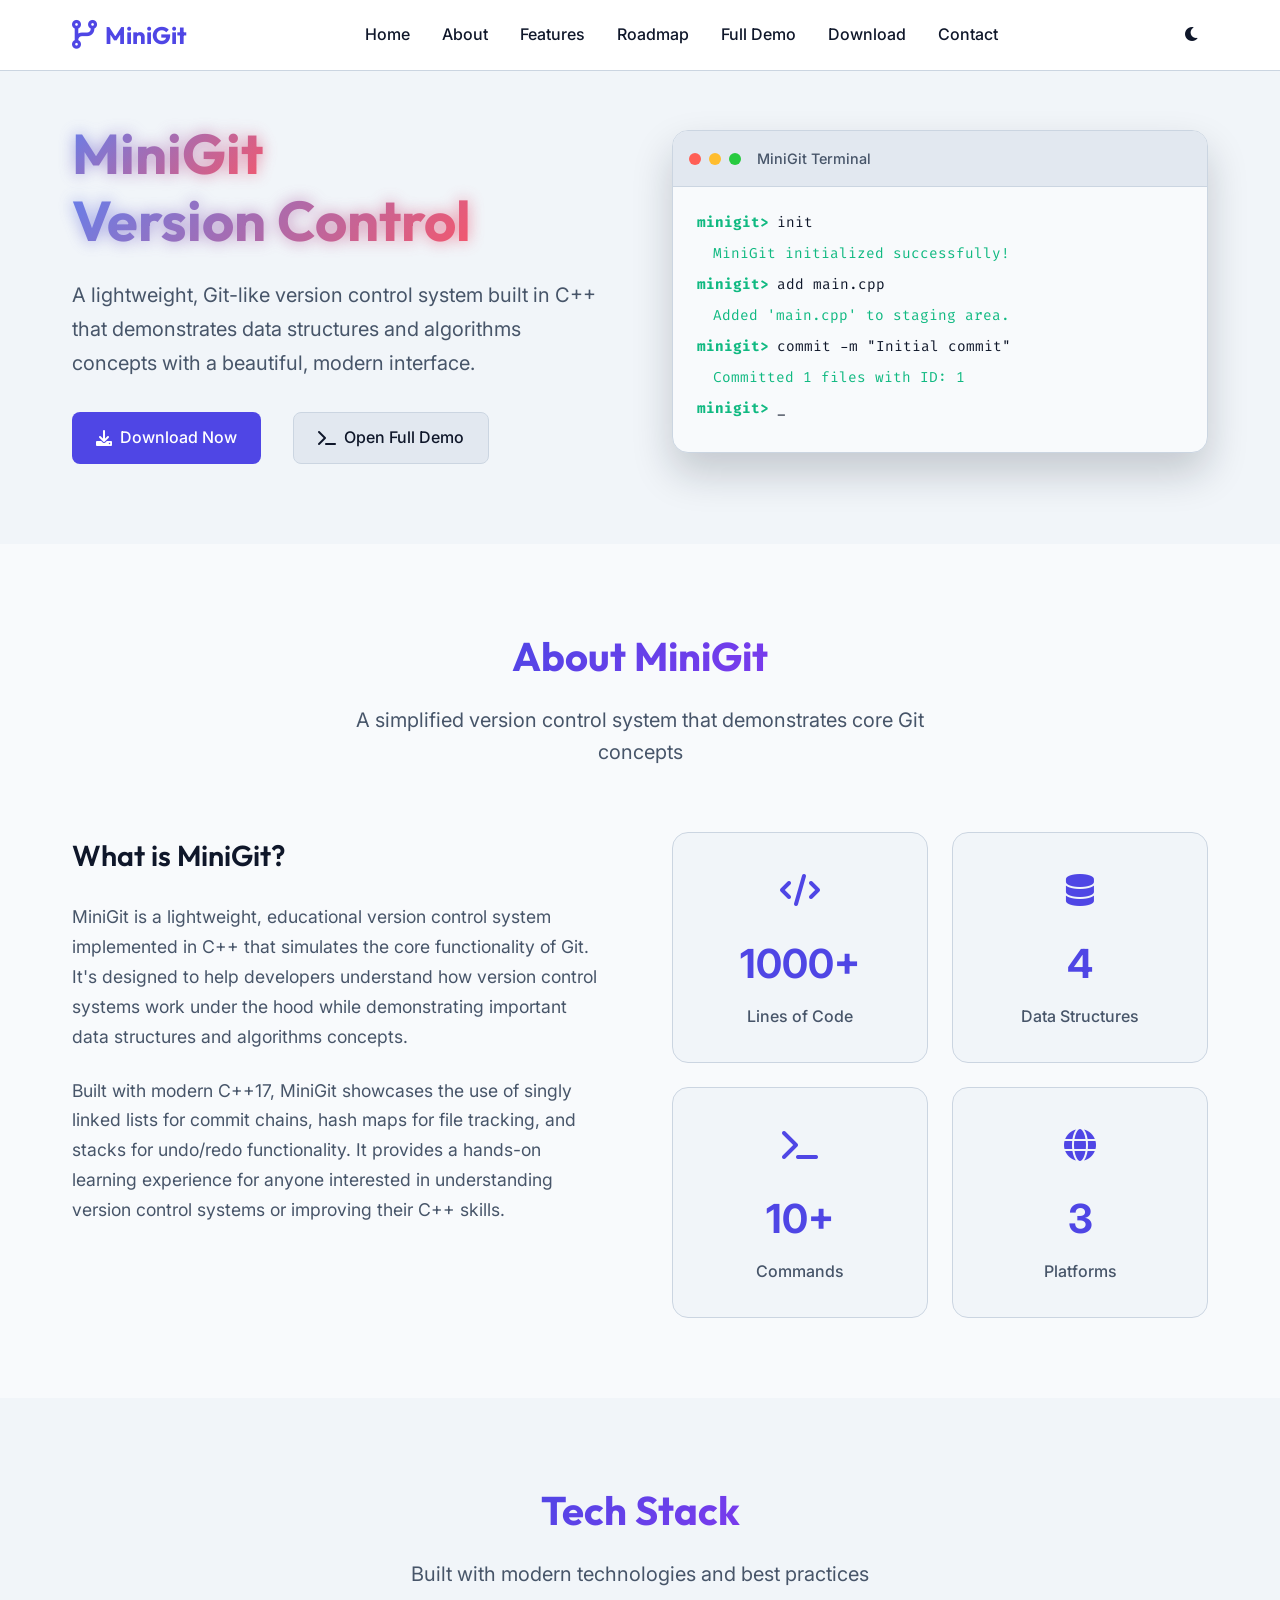
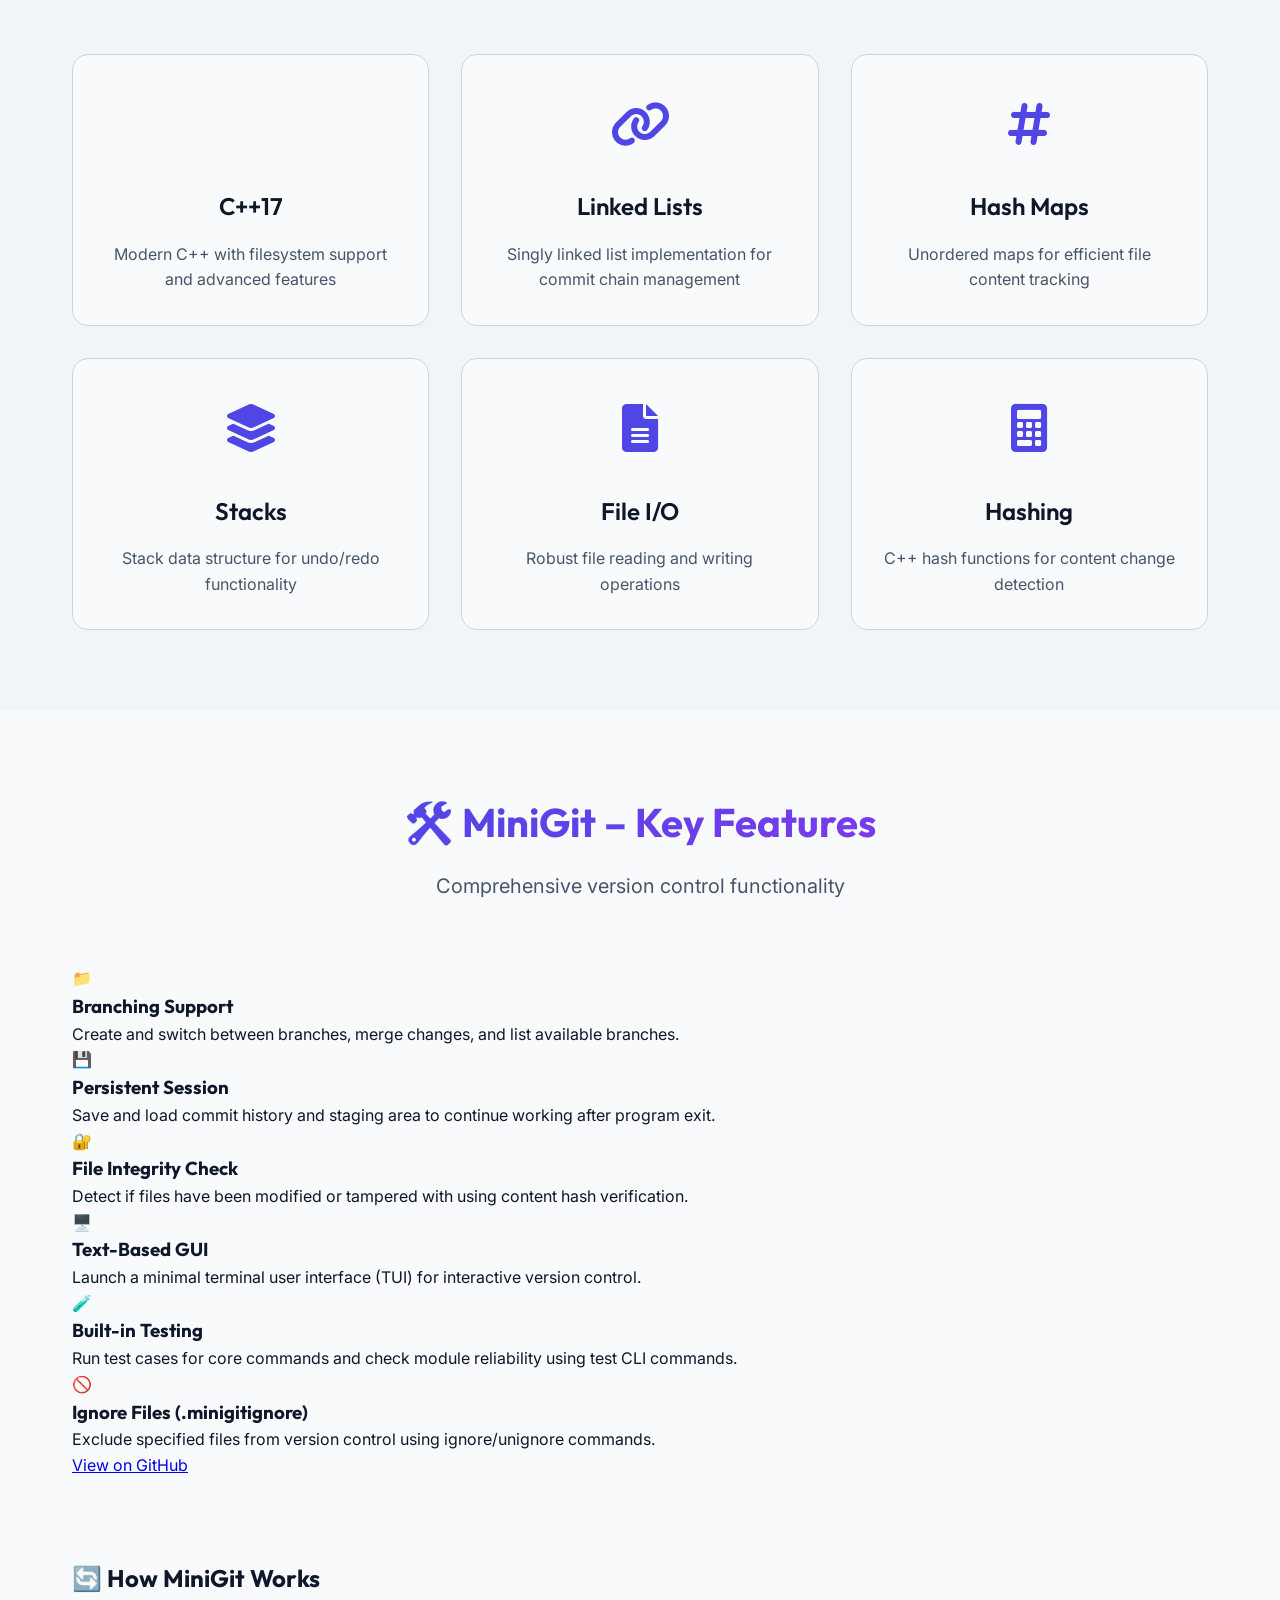
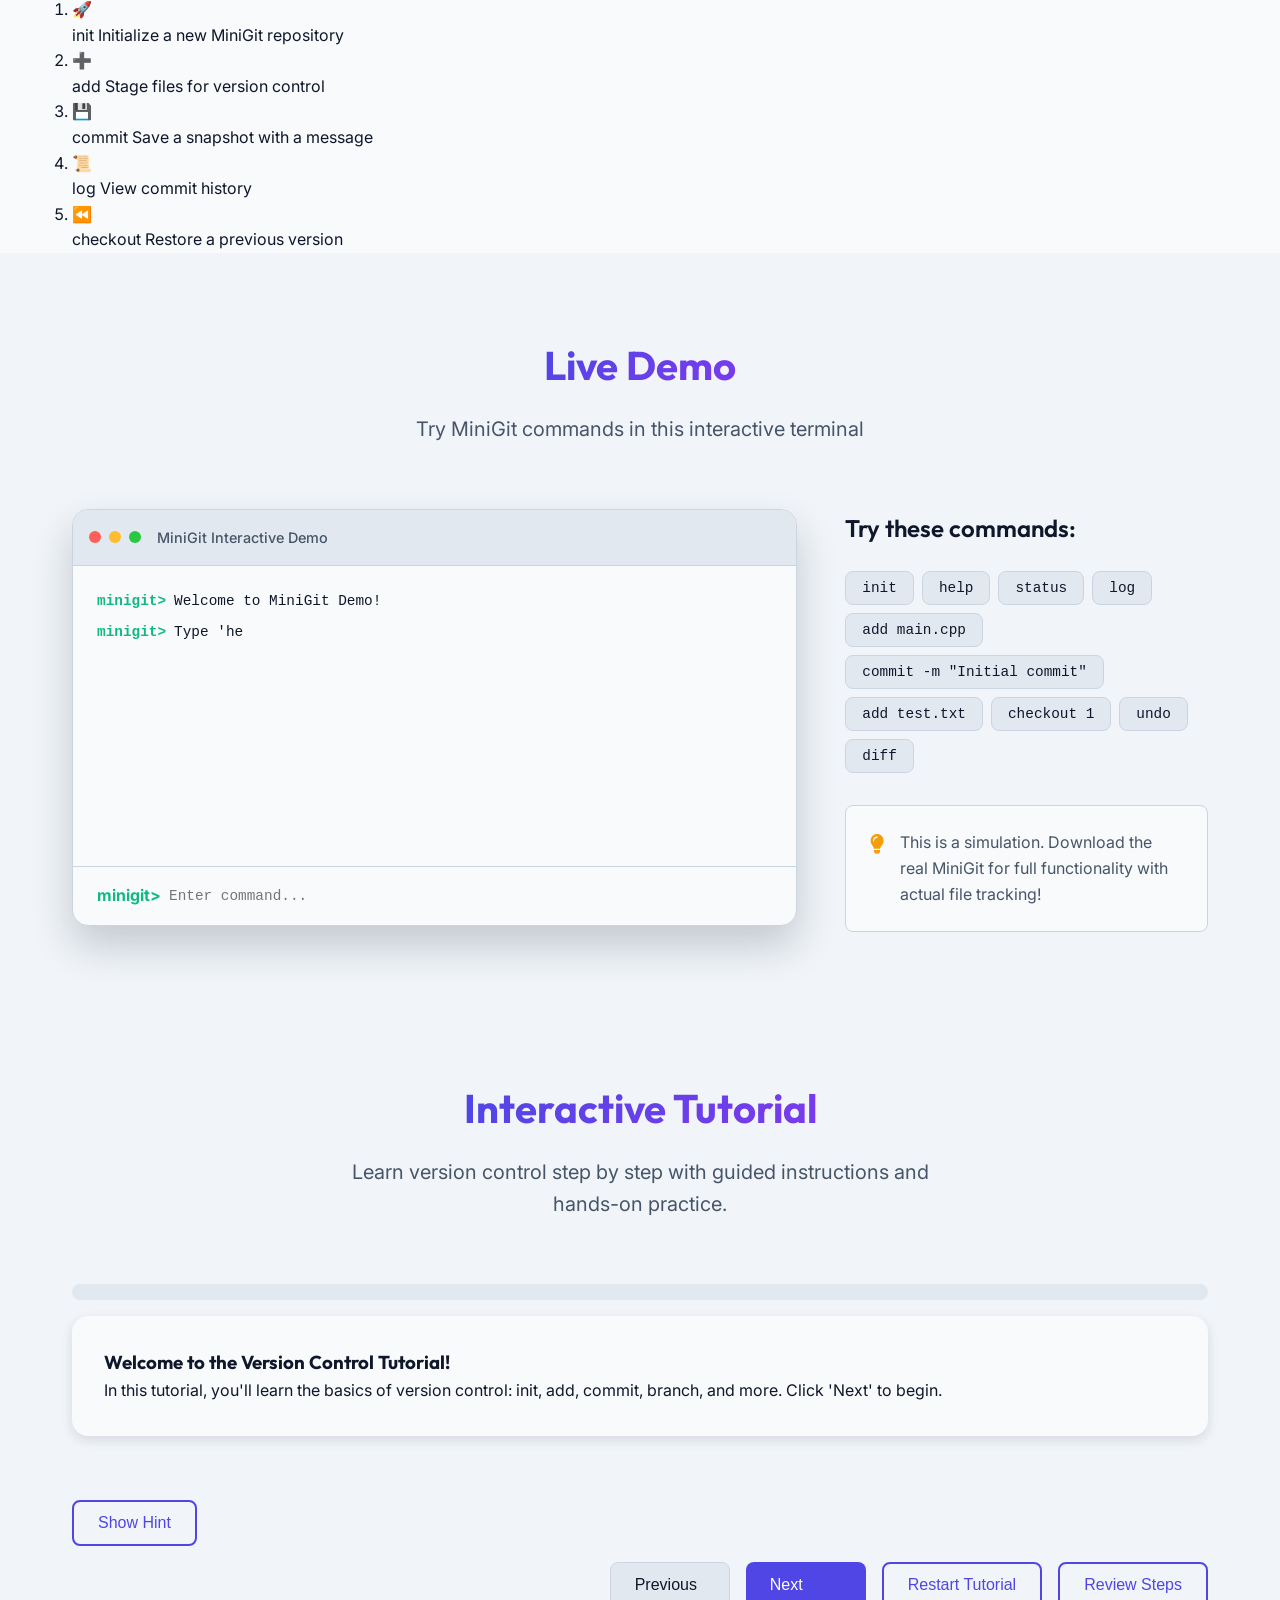
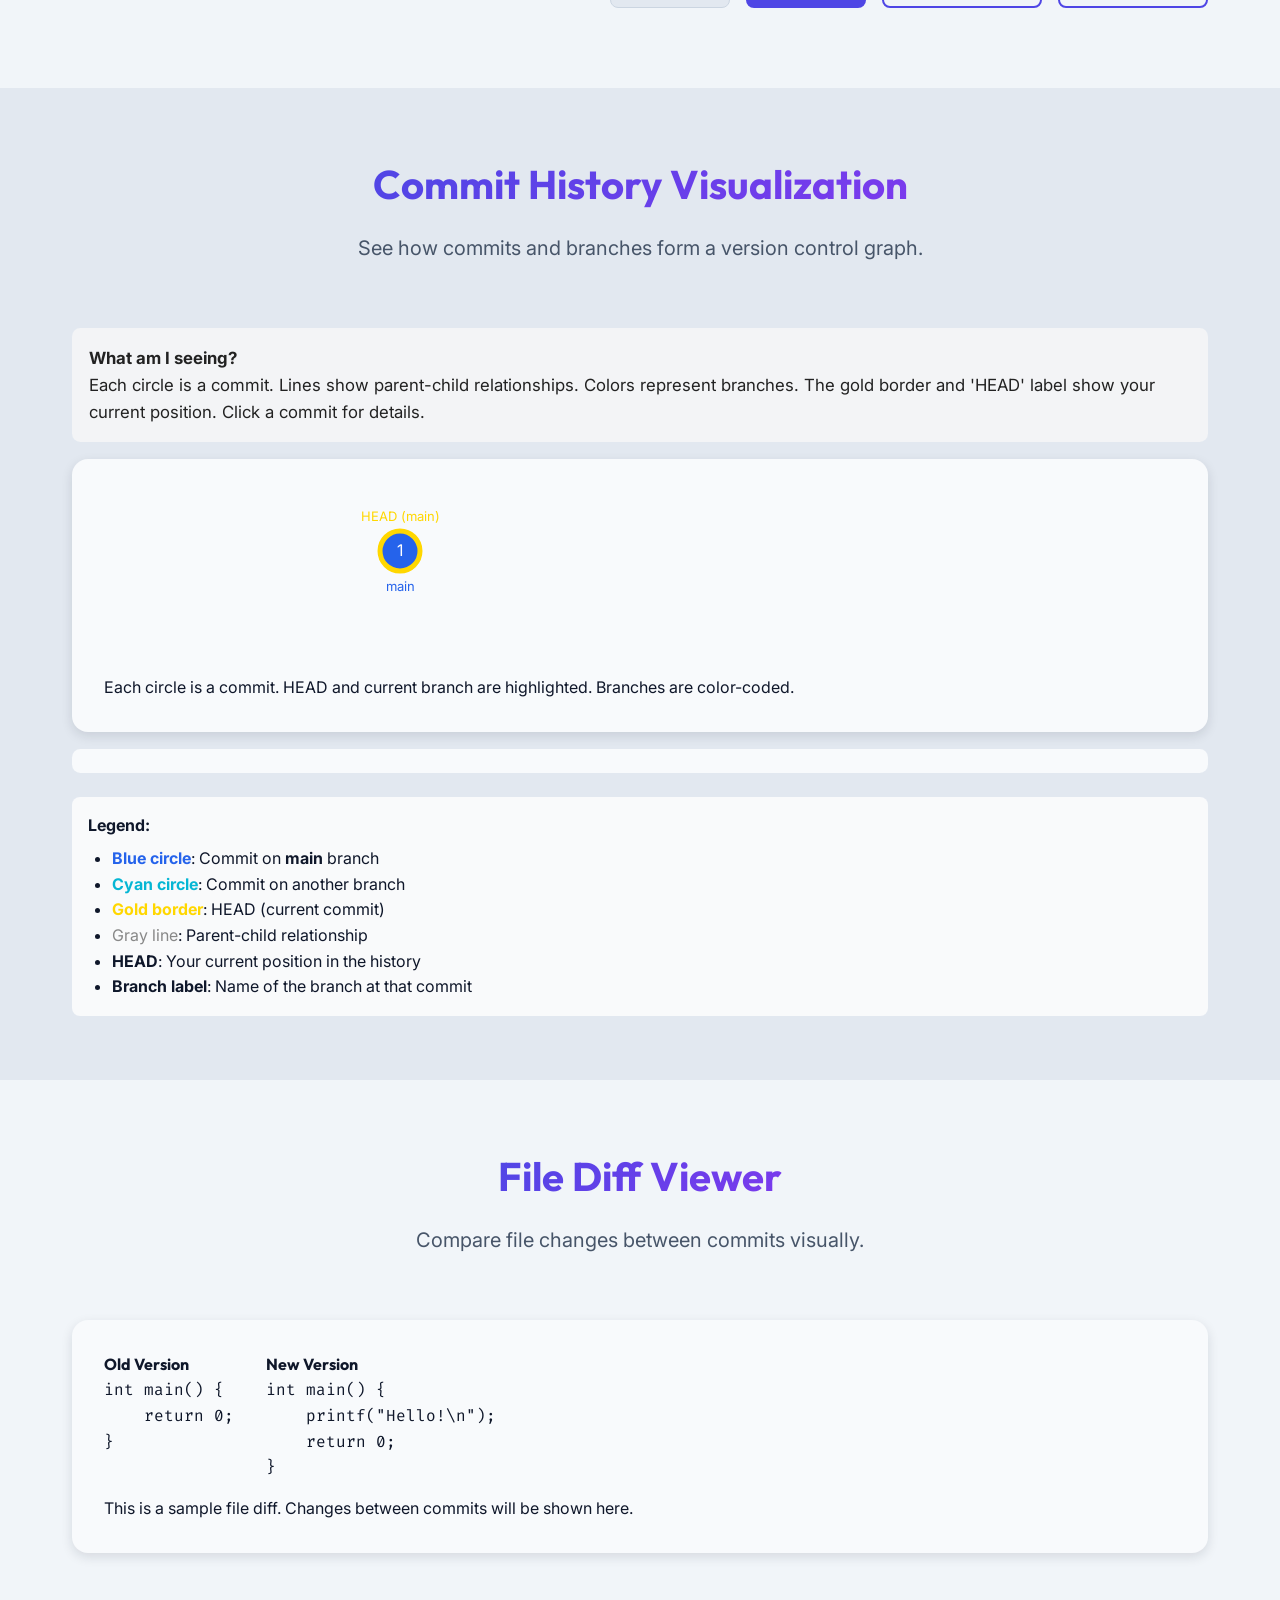
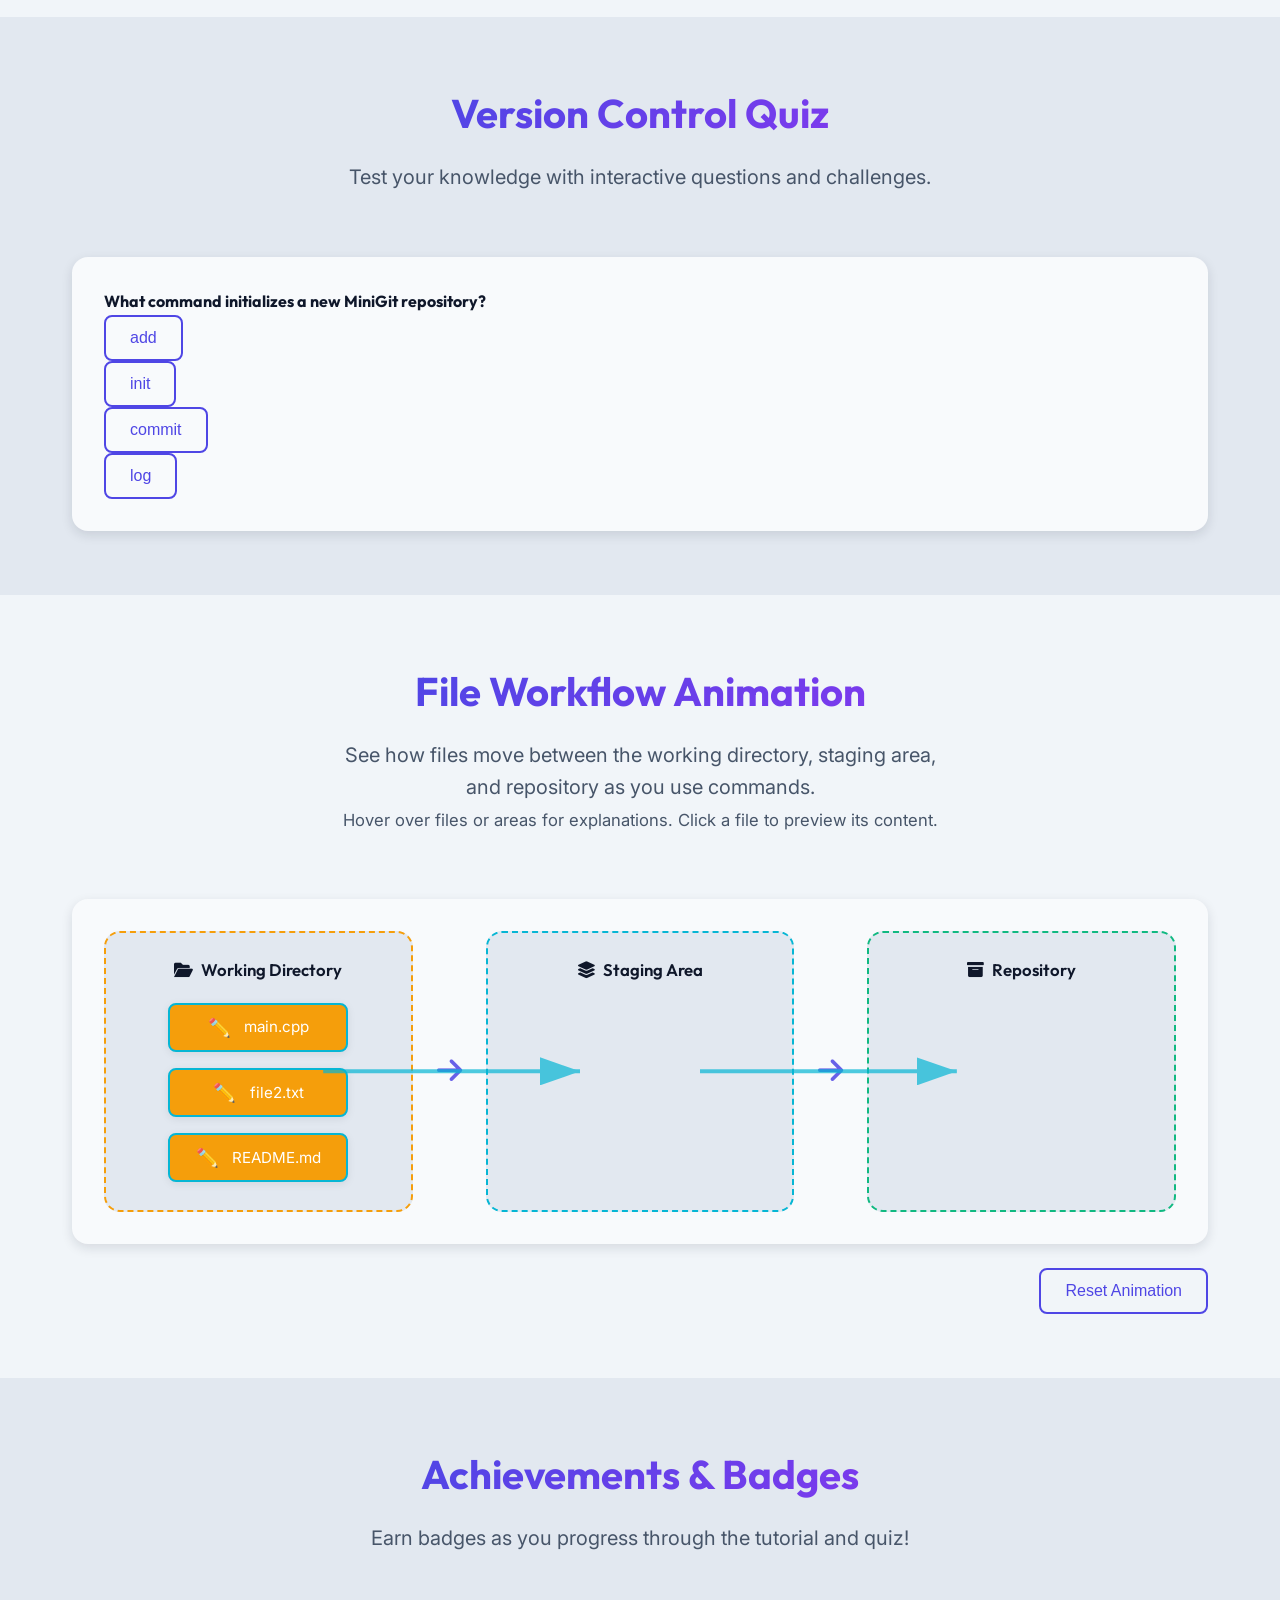
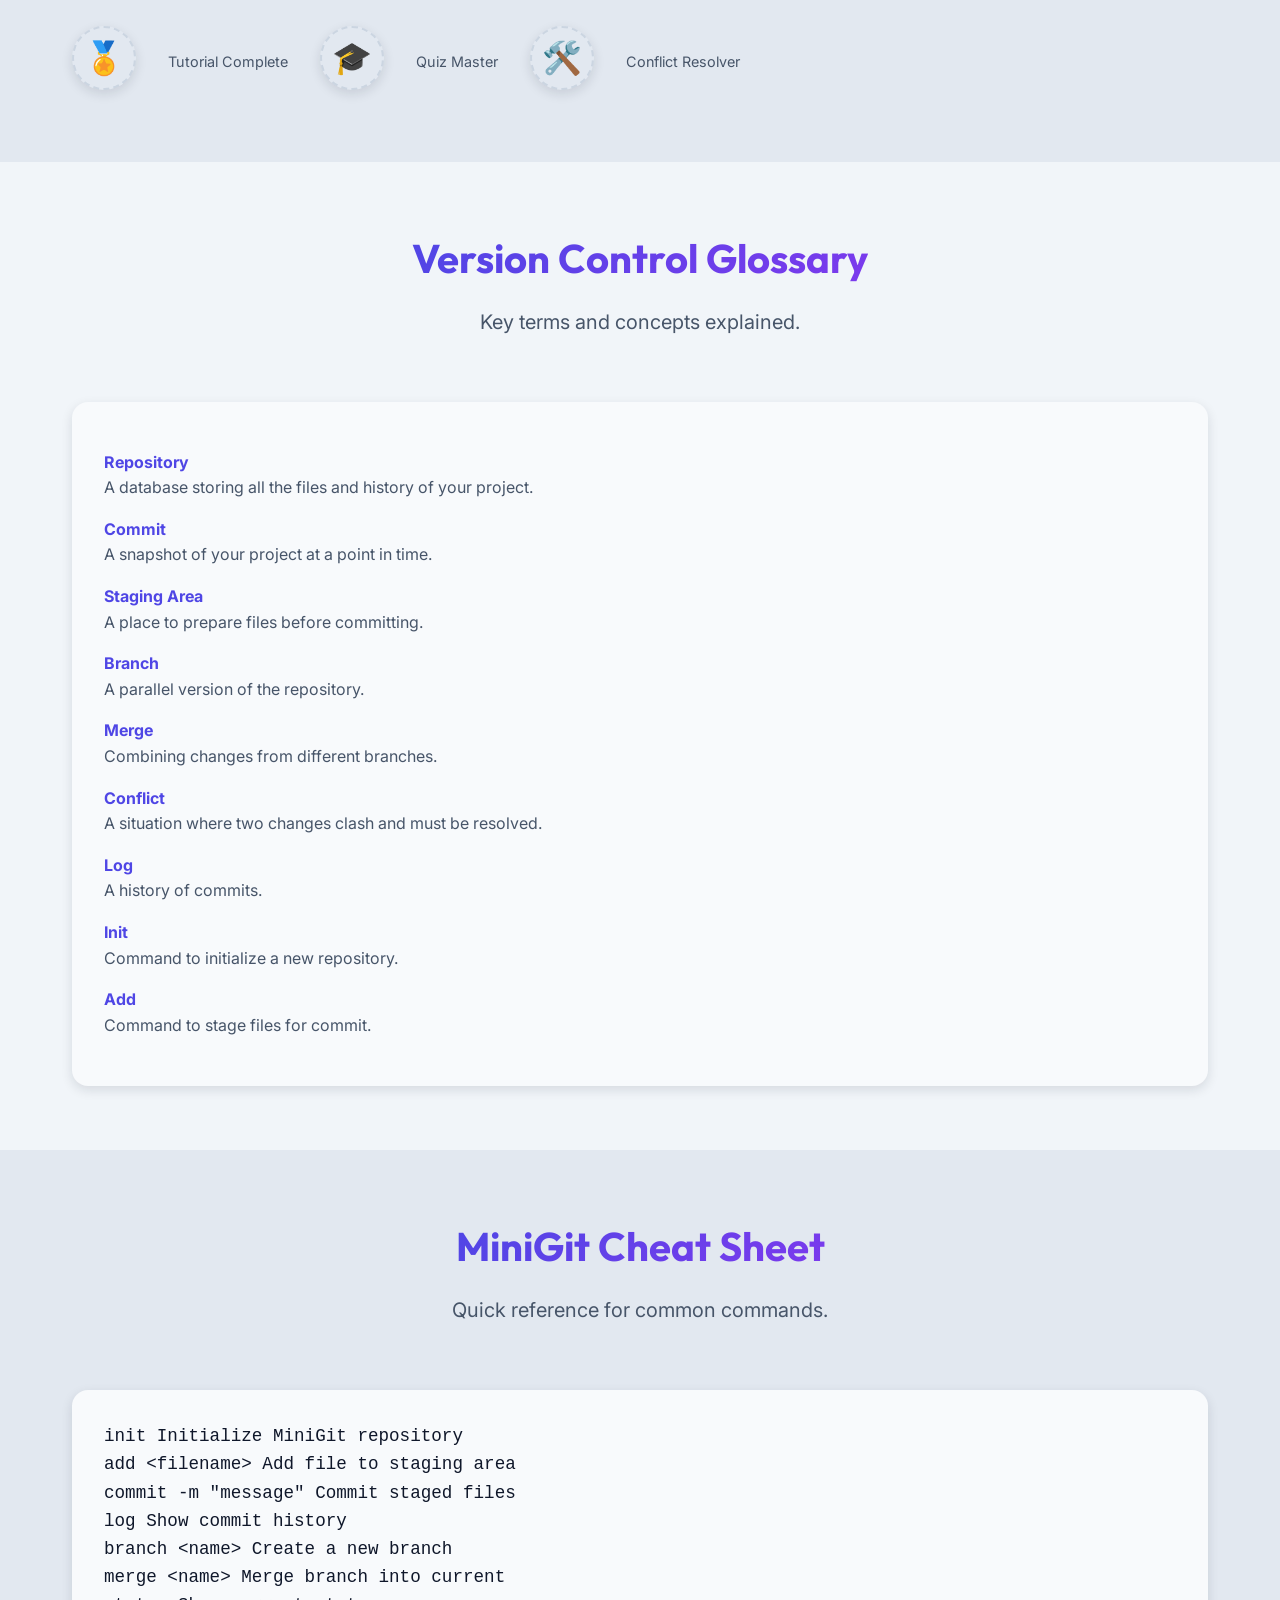
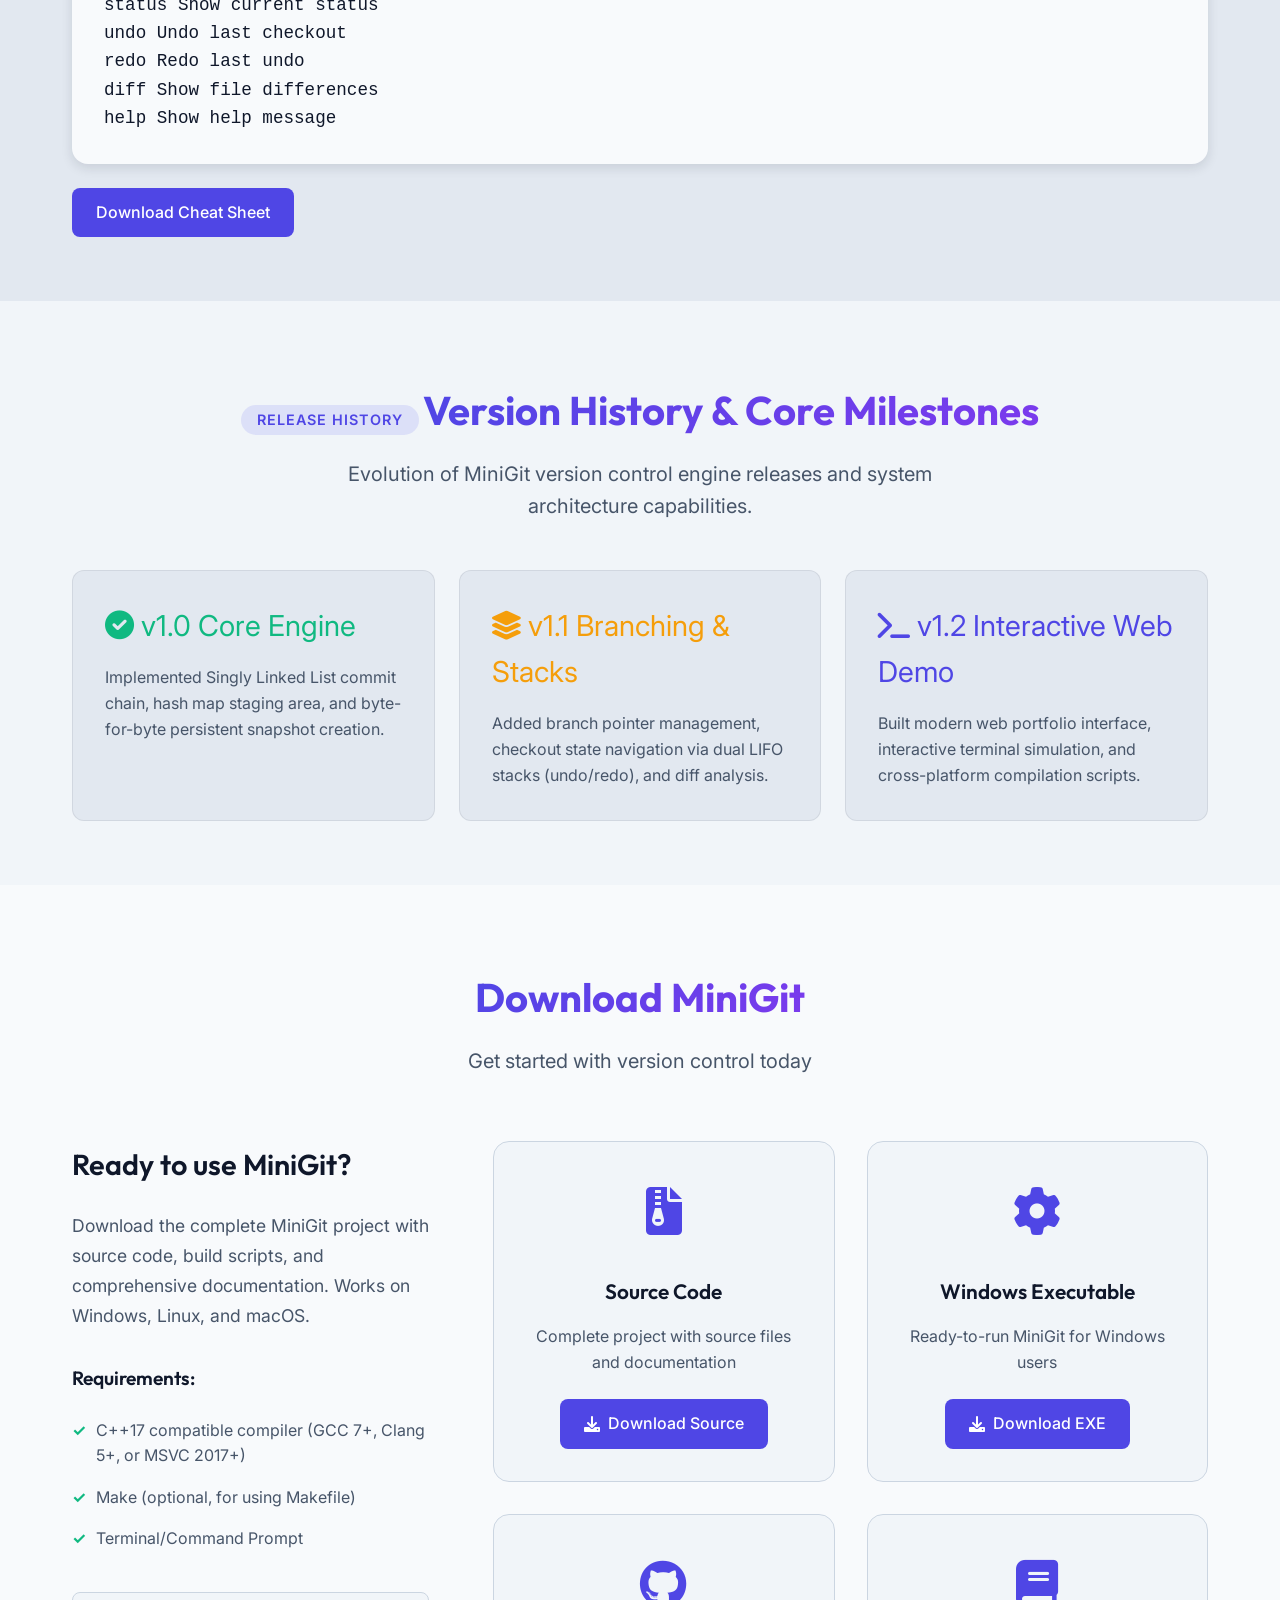
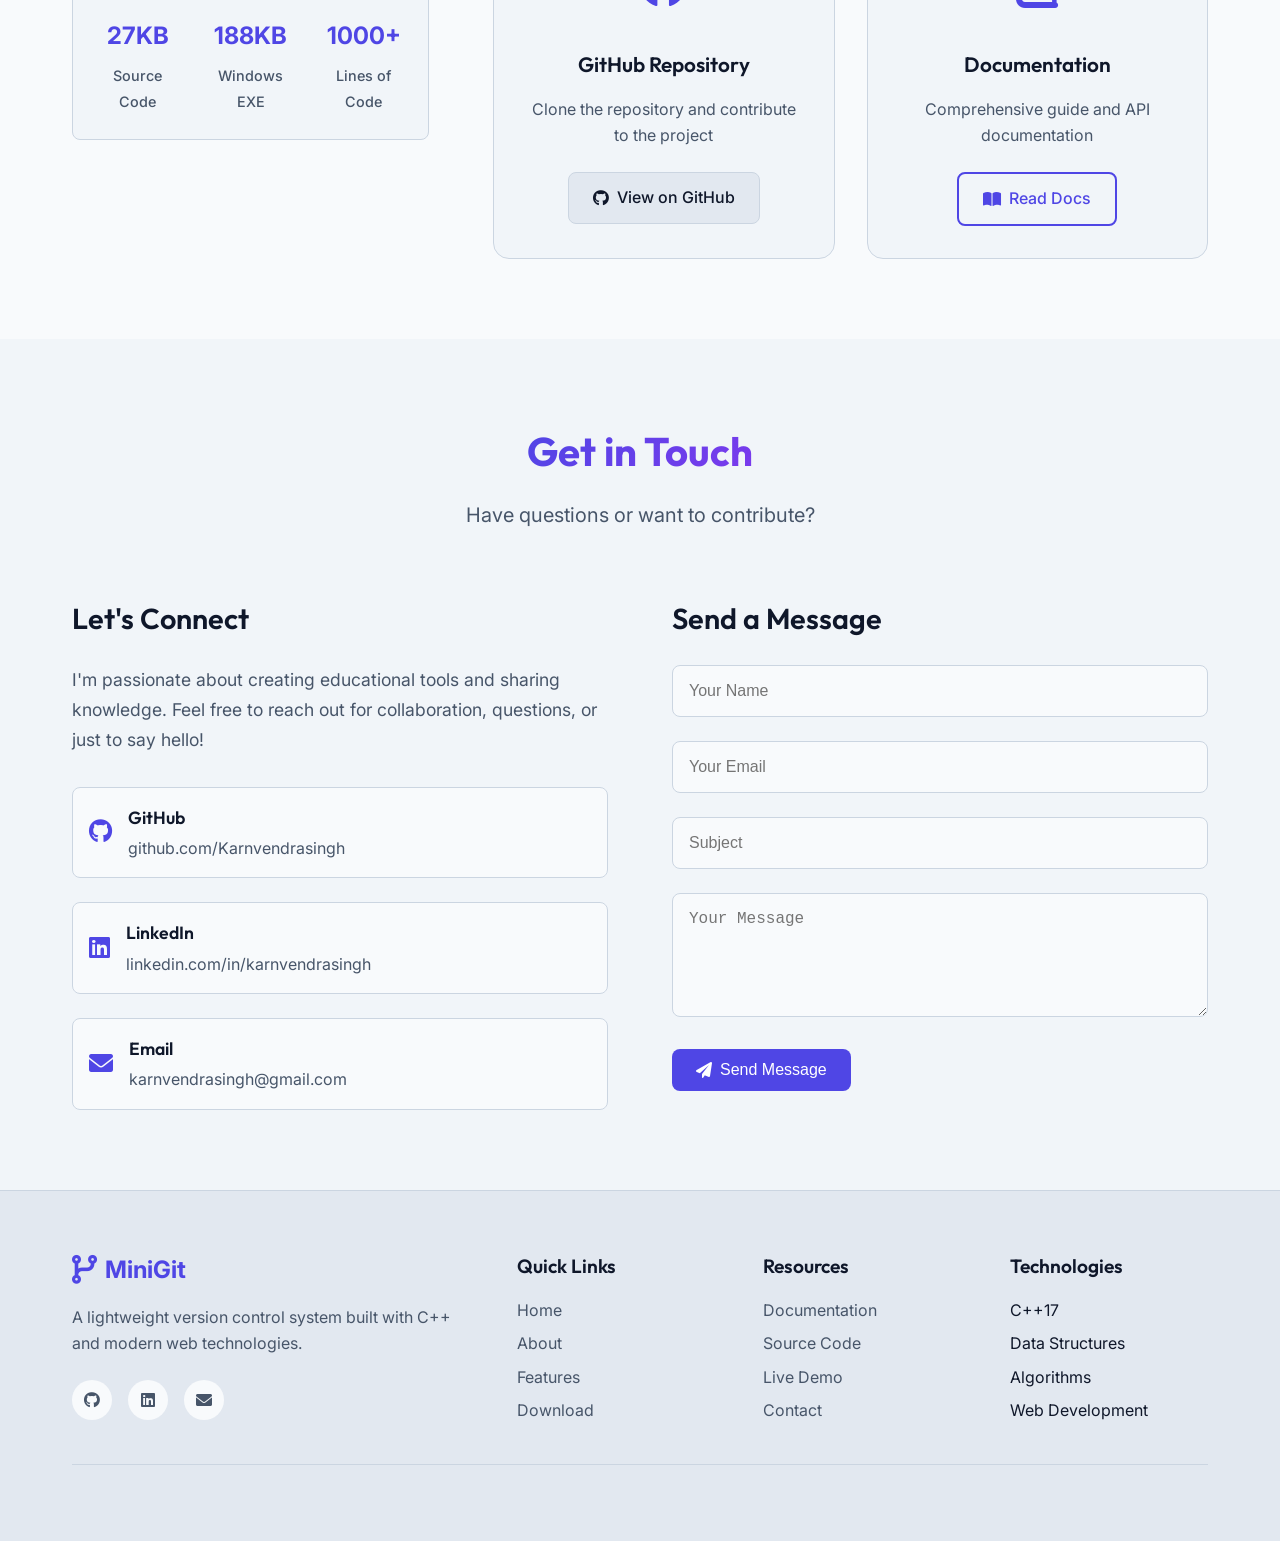
==== commit 637179bb: "fix: update download links, fix file workflow animation layout, replace roadmap with release history" ====
--- a/website/index.html
+++ b/website/index.html
@@ -545,40 +545,30 @@
             </div>
         </section>
 
-        <!-- Feature Roadmap & Improvement Suggestions Section -->
-        <section id="roadmap" class="roadmap" style="padding: 4rem 0; background: var(--bg-secondary);">
+        <!-- Version History & Release Milestones Section -->
+        <section id="history" class="history" style="padding: 4rem 0; background: var(--bg-secondary);">
             <div class="container">
                 <div class="section-header" style="text-align: center; margin-bottom: 3rem;">
-                    <span style="background: rgba(245, 158, 11, 0.15); color: var(--accent-gold); padding: 0.4rem 1rem; border-radius: 20px; font-size: 0.9rem; font-weight: 600; text-transform: uppercase; letter-spacing: 1px;">Future Roadmap</span>
-                    <h2 style="margin-top: 0.8rem;">Recommended Feature Improvements</h2>
-                    <p>Suggested high-impact additions to take MiniGit to enterprise production parity.</p>
-                </div>
-                <div class="roadmap-grid" style="display: grid; grid-template-columns: repeat(auto-fit, minmax(280px, 1fr)); gap: 1.5rem;">
+                    <span style="background: rgba(99, 102, 241, 0.15); color: var(--primary-color); padding: 0.4rem 1rem; border-radius: 20px; font-size: 0.9rem; font-weight: 600; text-transform: uppercase; letter-spacing: 1px;">Release History</span>
+                    <h2 style="margin-top: 0.8rem;">Version History & Core Milestones</h2>
+                    <p>Evolution of MiniGit version control engine releases and system architecture capabilities.</p>
+                </div>
+                <div class="history-grid" style="display: grid; grid-template-columns: repeat(auto-fit, minmax(280px, 1fr)); gap: 1.5rem;">
                     <div class="feature-card" style="background: var(--bg-tertiary); padding: 2rem; border-radius: 12px; border: 1px solid var(--glass-border);">
-                        <div style="font-size: 2rem; color: var(--accent-gold); margin-bottom: 1rem;"><i class="fas fa-fingerprint"></i></div>
-                        <h3>SHA-1 / SHA-256 Blob Hashing</h3>
-                        <p>Replace standard string hashing with cryptographic SHA object hashing to store immutable content blobs in object stores, matching production Git mechanisms.</p>
+                        <div style="font-size: 1.8rem; color: var(--accent-emerald); margin-bottom: 1rem;"><i class="fas fa-check-circle"></i> v1.0 Core Engine</div>
+                        <p>Implemented Singly Linked List commit chain, hash map staging area, and byte-for-byte persistent snapshot creation.</p>
                     </div>
                     <div class="feature-card" style="background: var(--bg-tertiary); padding: 2rem; border-radius: 12px; border: 1px solid var(--glass-border);">
-                        <div style="font-size: 2rem; color: var(--accent-emerald); margin-bottom: 1rem;"><i class="fas fa-code-merge"></i></div>
-                        <h3>3-Way Branch Merging & Conflicts</h3>
-                        <p>Implement automatic 3-way merge algorithms between branch tips and inject standard conflict markers (<code>&lt;&lt;&lt;&lt;&lt;&lt;&lt; HEAD</code>) when file edits collide.</p>
+                        <div style="font-size: 1.8rem; color: var(--accent-gold); margin-bottom: 1rem;"><i class="fas fa-layer-group"></i> v1.1 Branching & Stacks</div>
+                        <p>Added branch pointer management, checkout state navigation via dual LIFO stacks (undo/redo), and diff analysis.</p>
                     </div>
                     <div class="feature-card" style="background: var(--bg-tertiary); padding: 2rem; border-radius: 12px; border: 1px solid var(--glass-border);">
-                        <div style="font-size: 2rem; color: var(--primary-color); margin-bottom: 1rem;"><i class="fas fa-box-archive"></i></div>
-                        <h3>Stash Stack (<code>minigit stash</code>)</h3>
-                        <p>Allow developers to temporarily shelve dirty uncommitted working directory modifications onto a LIFO stack and pop them back later.</p>
-                    </div>
-                    <div class="feature-card" style="background: var(--bg-tertiary); padding: 2rem; border-radius: 12px; border: 1px solid var(--glass-border);">
-                        <div style="font-size: 2rem; color: var(--accent-cyan); margin-bottom: 1rem;"><i class="fas fa-pen-to-square"></i></div>
-                        <h3>Commit Amending (<code>--amend</code>)</h3>
-                        <p>Enable updating the commit message or staged snapshot of the tip node on the active branch linked list without spawning a new node.</p>
-                    </div>
-                </div>
-            </div>
-        </section>
-
-
+                        <div style="font-size: 1.8rem; color: var(--primary-color); margin-bottom: 1rem;"><i class="fas fa-terminal"></i> v1.2 Interactive Web Demo</div>
+                        <p>Built modern web portfolio interface, interactive terminal simulation, and cross-platform compilation scripts.</p>
+                    </div>
+                </div>
+            </div>
+        </section>
 
         <!-- Merge Conflict Modal -->
         <div id="merge-conflict-modal" class="modal" style="display:none;">
@@ -635,7 +625,7 @@
                             </div>
                             <h3>Source Code</h3>
                             <p>Complete project with source files and documentation</p>
-                            <a href="../MiniGit-Project.zip" class="btn btn-primary download-btn" download>
+                            <a href="https://github.com/Karnvendrasingh/Version-Control-System/archive/refs/heads/main.zip" class="btn btn-primary download-btn" download>
                                 <i class="fas fa-download"></i>
                                 Download Source
                             </a>
@@ -646,7 +636,7 @@
                             </div>
                             <h3>Windows Executable</h3>
                             <p>Ready-to-run MiniGit for Windows users</p>
-                            <a href="../downloads/minigit.exe" class="btn btn-primary download-btn" download>
+                            <a href="downloads/minigit.exe" class="btn btn-primary download-btn" download>
                                 <i class="fas fa-download"></i>
                                 Download EXE
                             </a>
--- a/website/styles.css
+++ b/website/styles.css
@@ -2231,32 +2231,74 @@
     border-radius: 1rem;
     box-shadow: var(--shadow-md);
     padding: 2rem;
-    min-height: 120px;
-    display: flex;
-    justify-content: space-around;
-    align-items: flex-end;
-    gap: 2rem;
+    min-height: 200px;
+    display: flex;
+    justify-content: space-between;
+    align-items: stretch;
+    gap: 1rem;
+    flex-wrap: wrap;
 }
 .file-box {
     position: relative;
-    min-height: 120px;
-    transition: background 0.3s;
+    flex: 1;
+    min-width: 200px;
+    background: var(--bg-tertiary);
+    border: 2px dashed var(--border-color);
+    border-radius: 1rem;
+    padding: 1.5rem 1rem;
+    display: flex;
+    flex-direction: column;
+    align-items: center;
+    justify-content: flex-start;
+    transition: all 0.3s ease;
 }
 .file-box[data-area="working"] { border-color: #f59e0b; }
 .file-box[data-area="staging"] { border-color: #06b6d4; }
 .file-box[data-area="repo"] { border-color: #10b981; }
 
+.file-box-title {
+    font-family: 'Outfit', sans-serif;
+    font-weight: 600;
+    font-size: 1.05rem;
+    color: var(--text-primary);
+    margin-bottom: 1rem;
+    display: flex;
+    align-items: center;
+    gap: 0.5rem;
+}
+
+.file-list {
+    width: 100%;
+    display: flex;
+    flex-direction: column;
+    align-items: center;
+    gap: 0.6rem;
+}
+
+.file-arrow-indicator {
+    display: flex;
+    align-items: center;
+    justify-content: center;
+    font-size: 1.8rem;
+    color: var(--primary-color);
+    padding: 0 0.5rem;
+    opacity: 0.85;
+}
+
 .file-item {
     position: relative;
-    margin: 0.5rem 0;
+    margin: 0.2rem 0;
     display: inline-flex;
     align-items: center;
+    justify-content: center;
     gap: 0.5rem;
-    font-size: 1rem;
+    font-size: 0.95rem;
     background: #f59e0b;
     color: #fff;
     border-radius: 0.5rem;
     padding: 0.5rem 1rem;
+    width: 100%;
+    max-width: 180px;
     box-shadow: 0 2px 8px rgba(0,0,0,0.08);
     cursor: pointer;
     transition: background 0.3s, transform 0.5s cubic-bezier(.4,2,.6,1), opacity 0.5s;
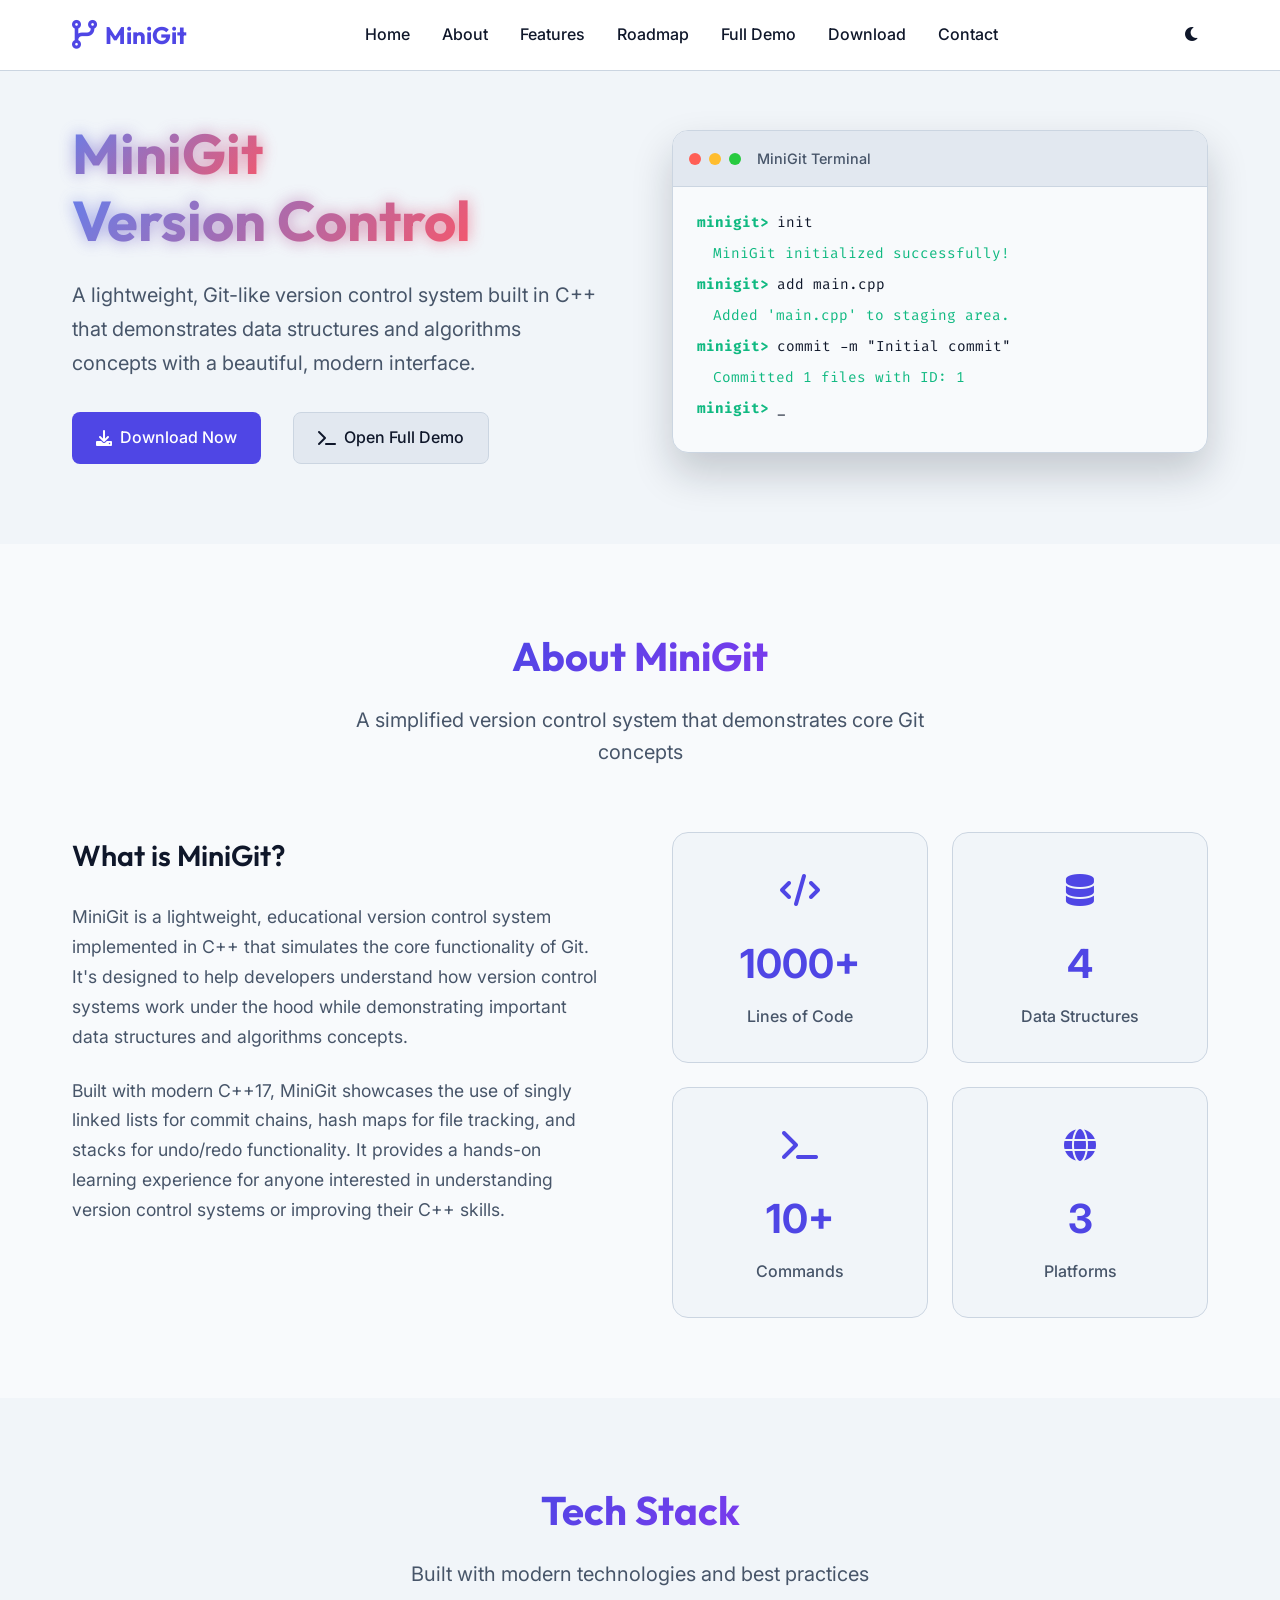
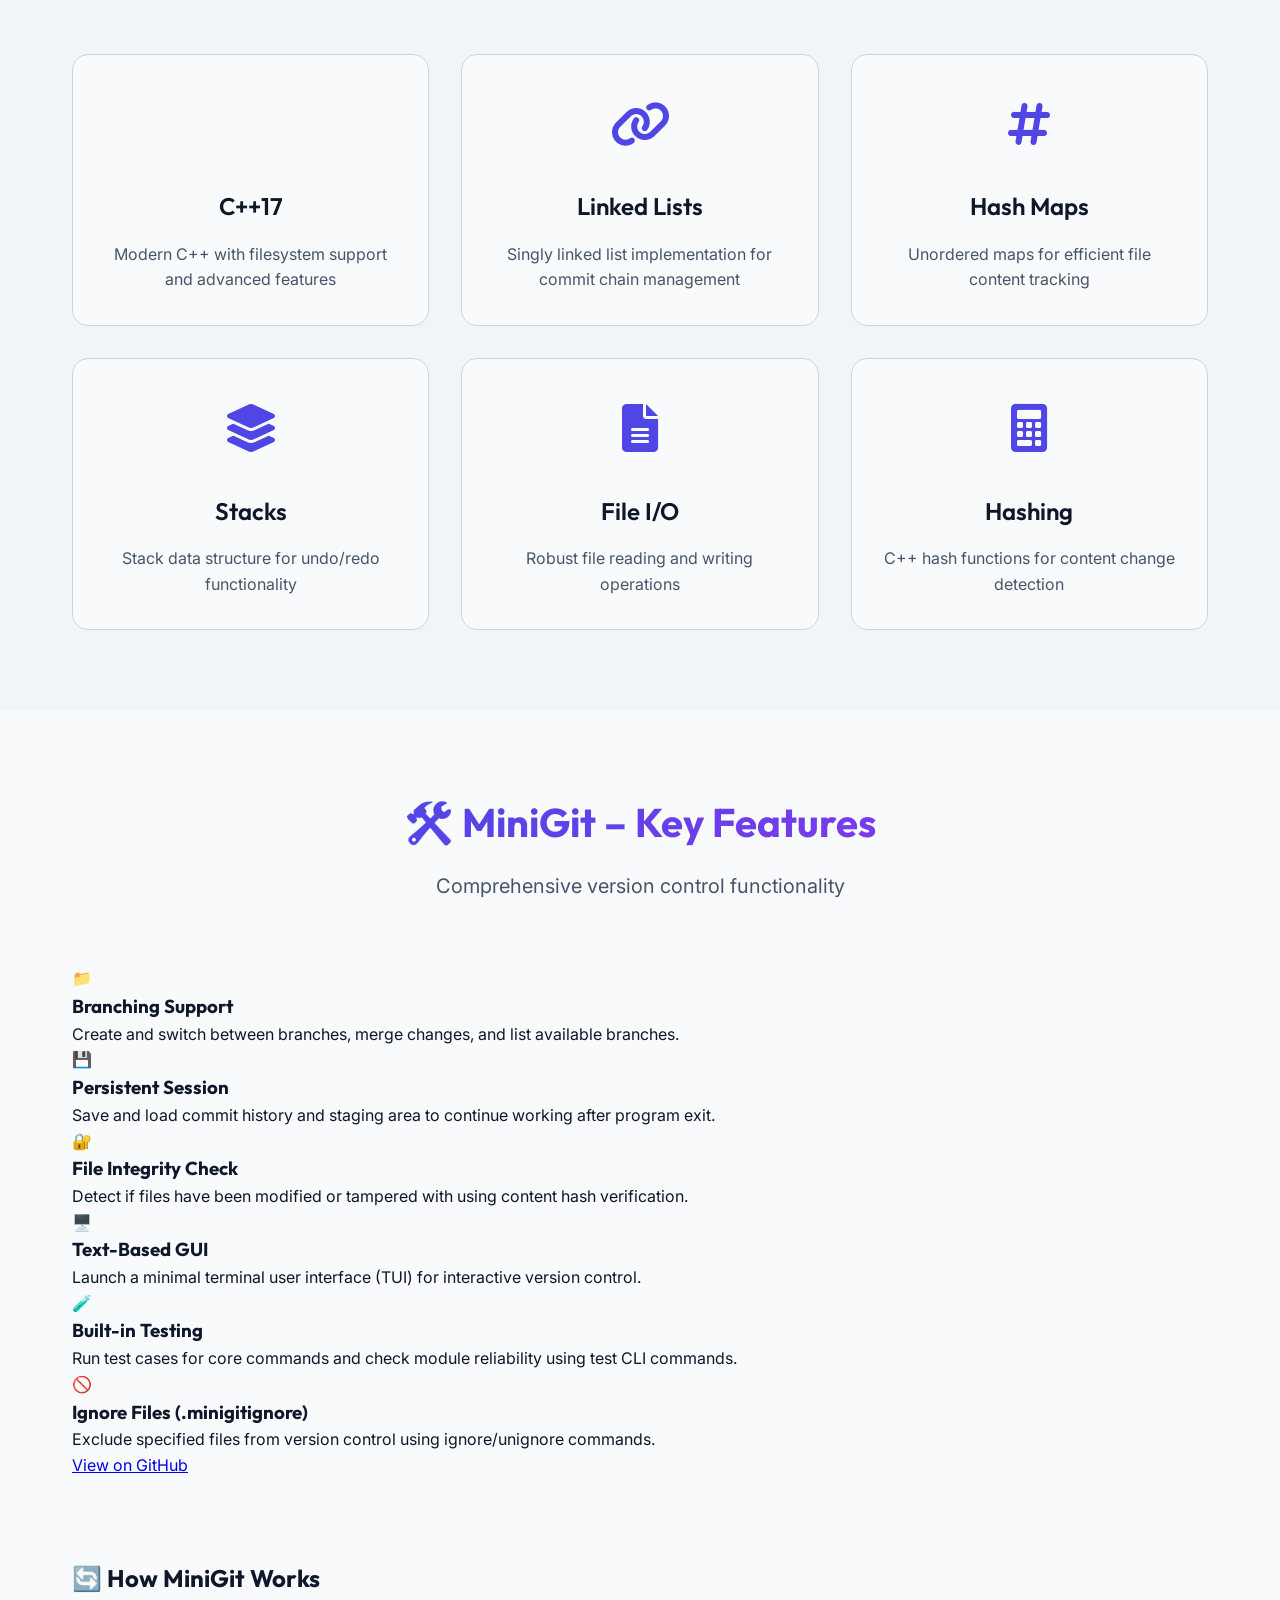
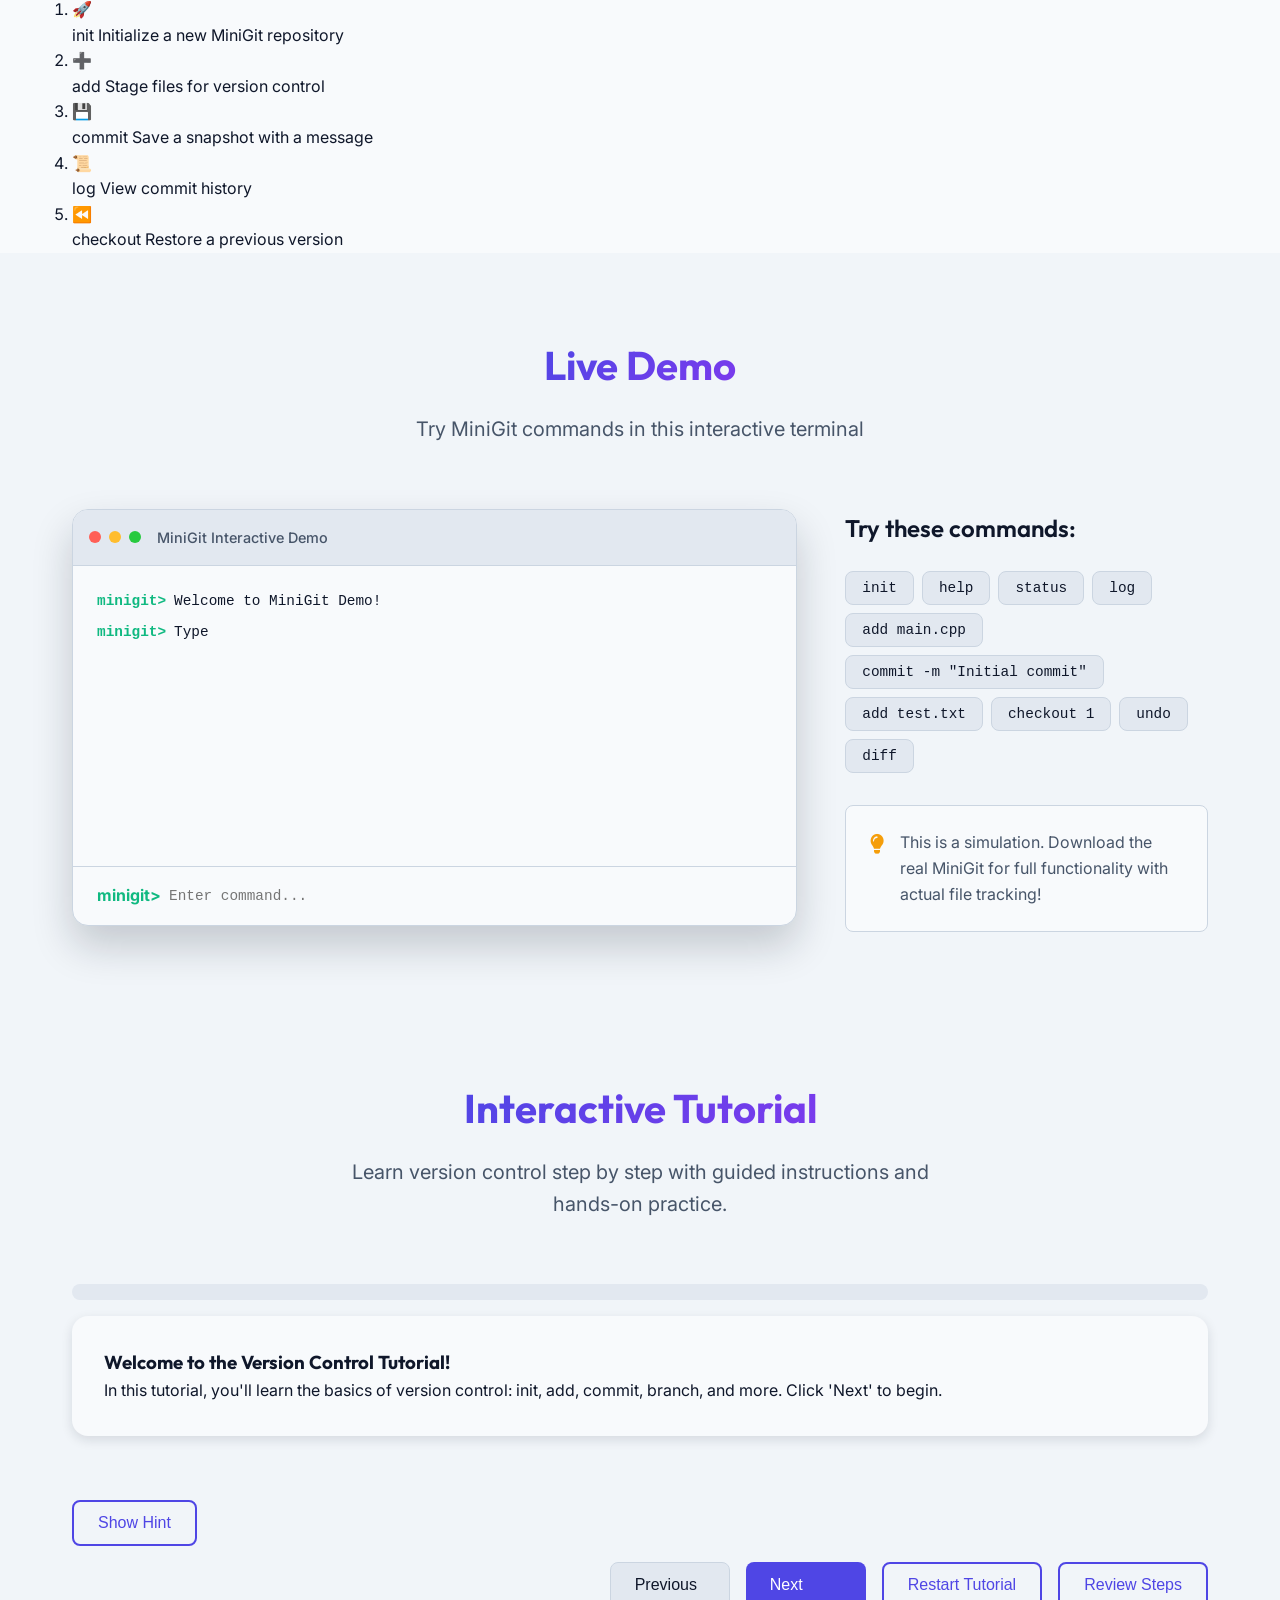
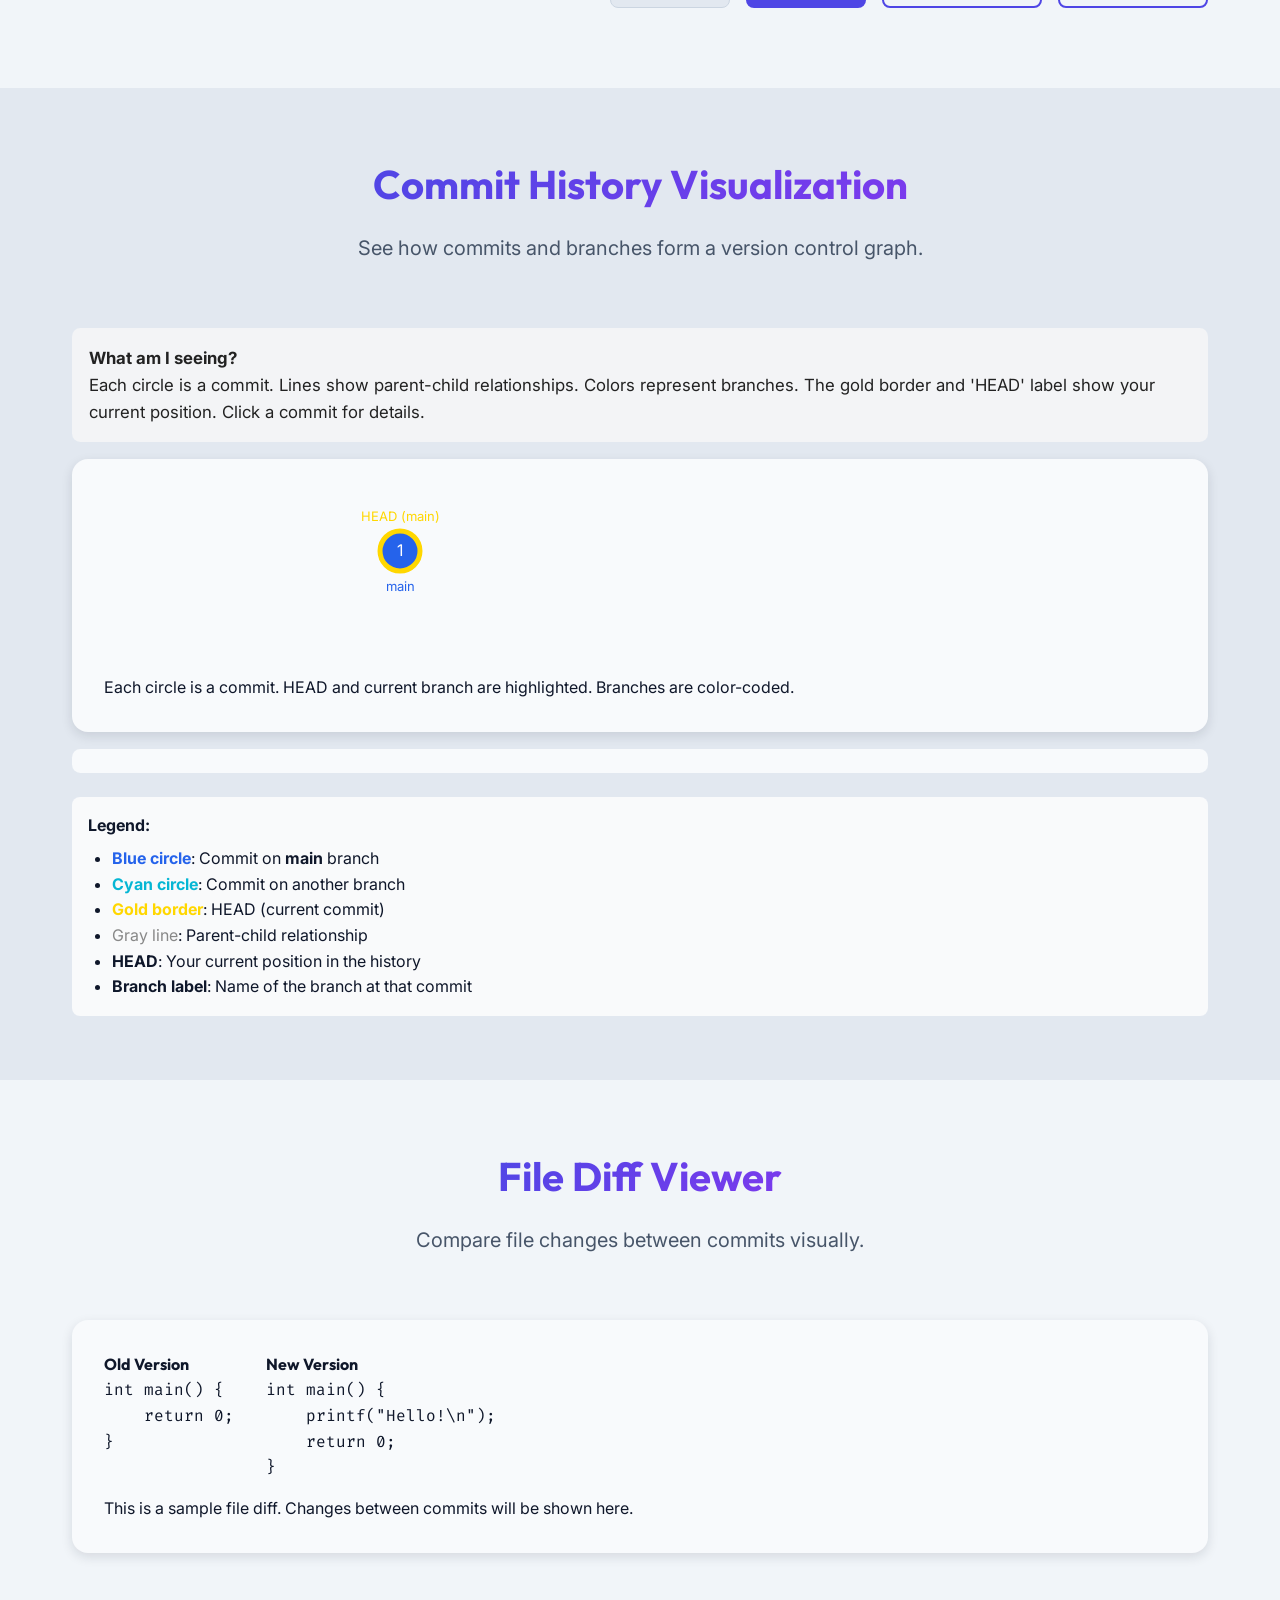
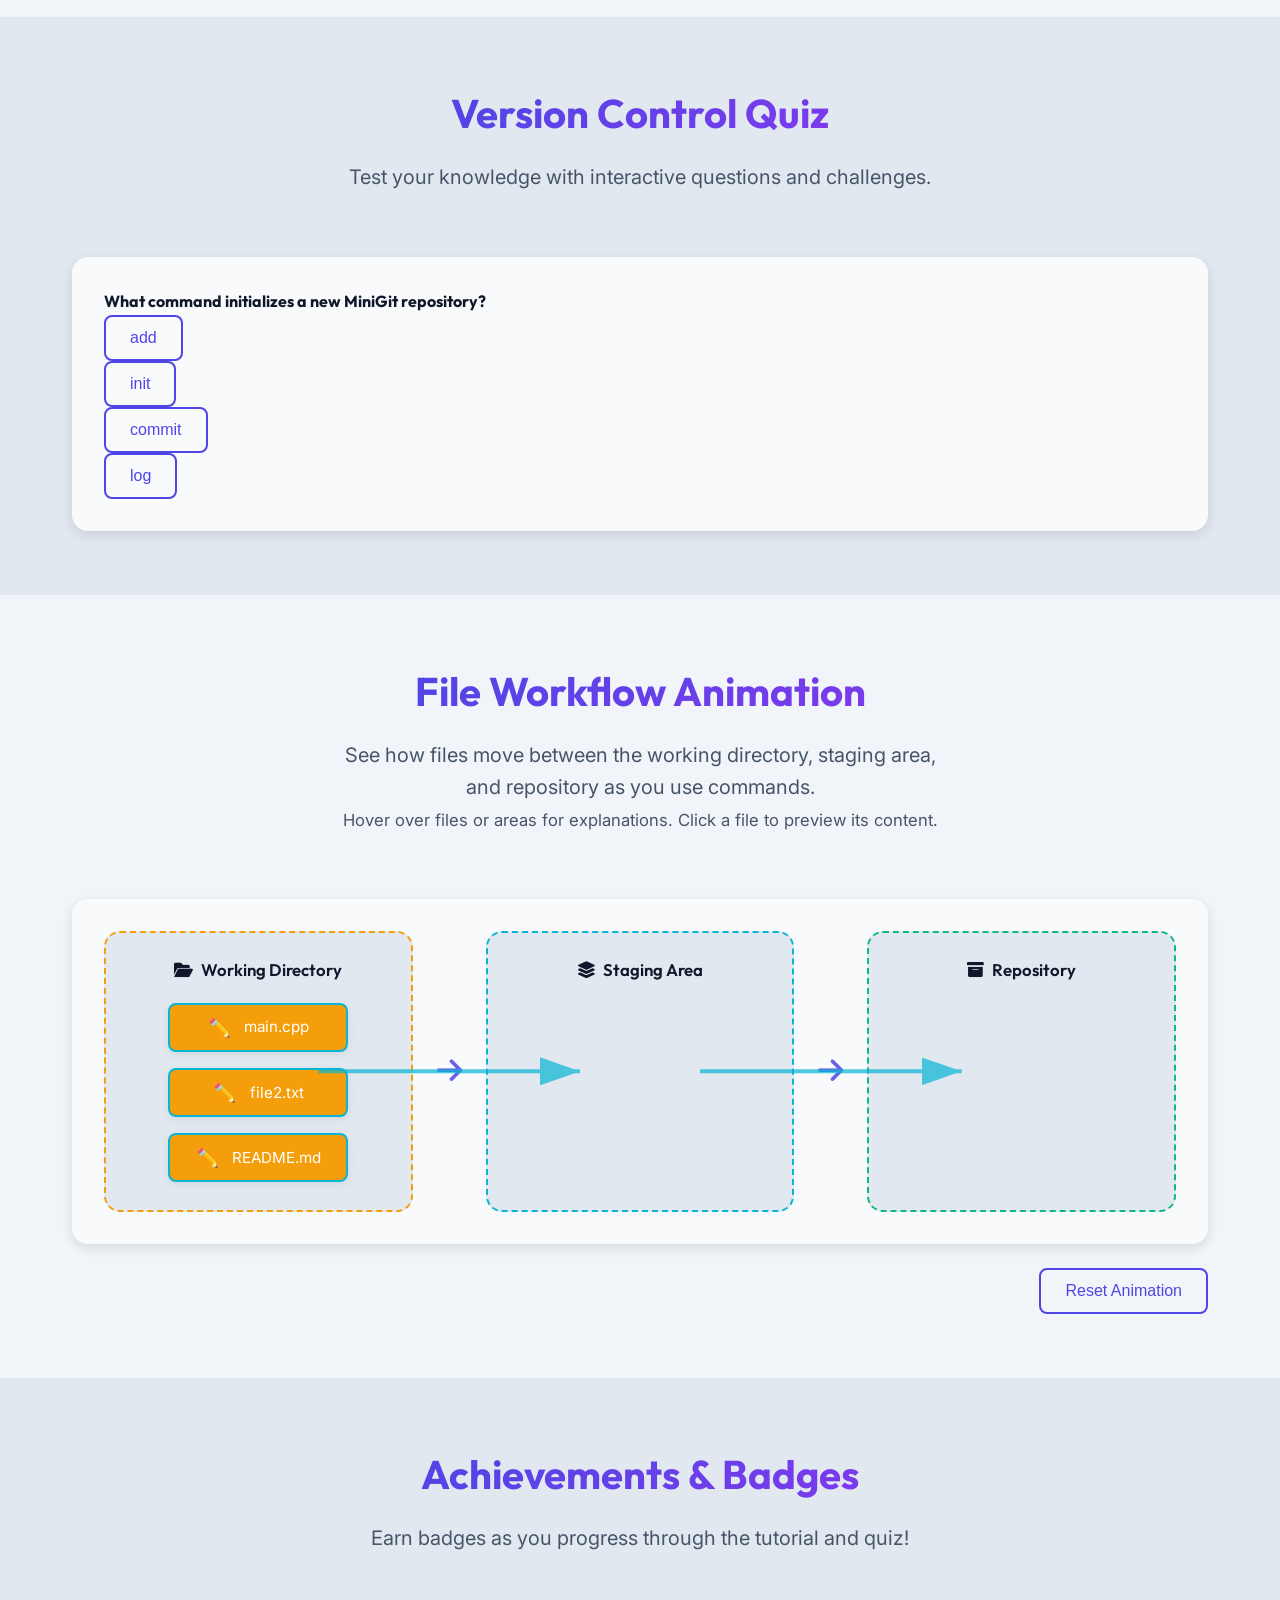
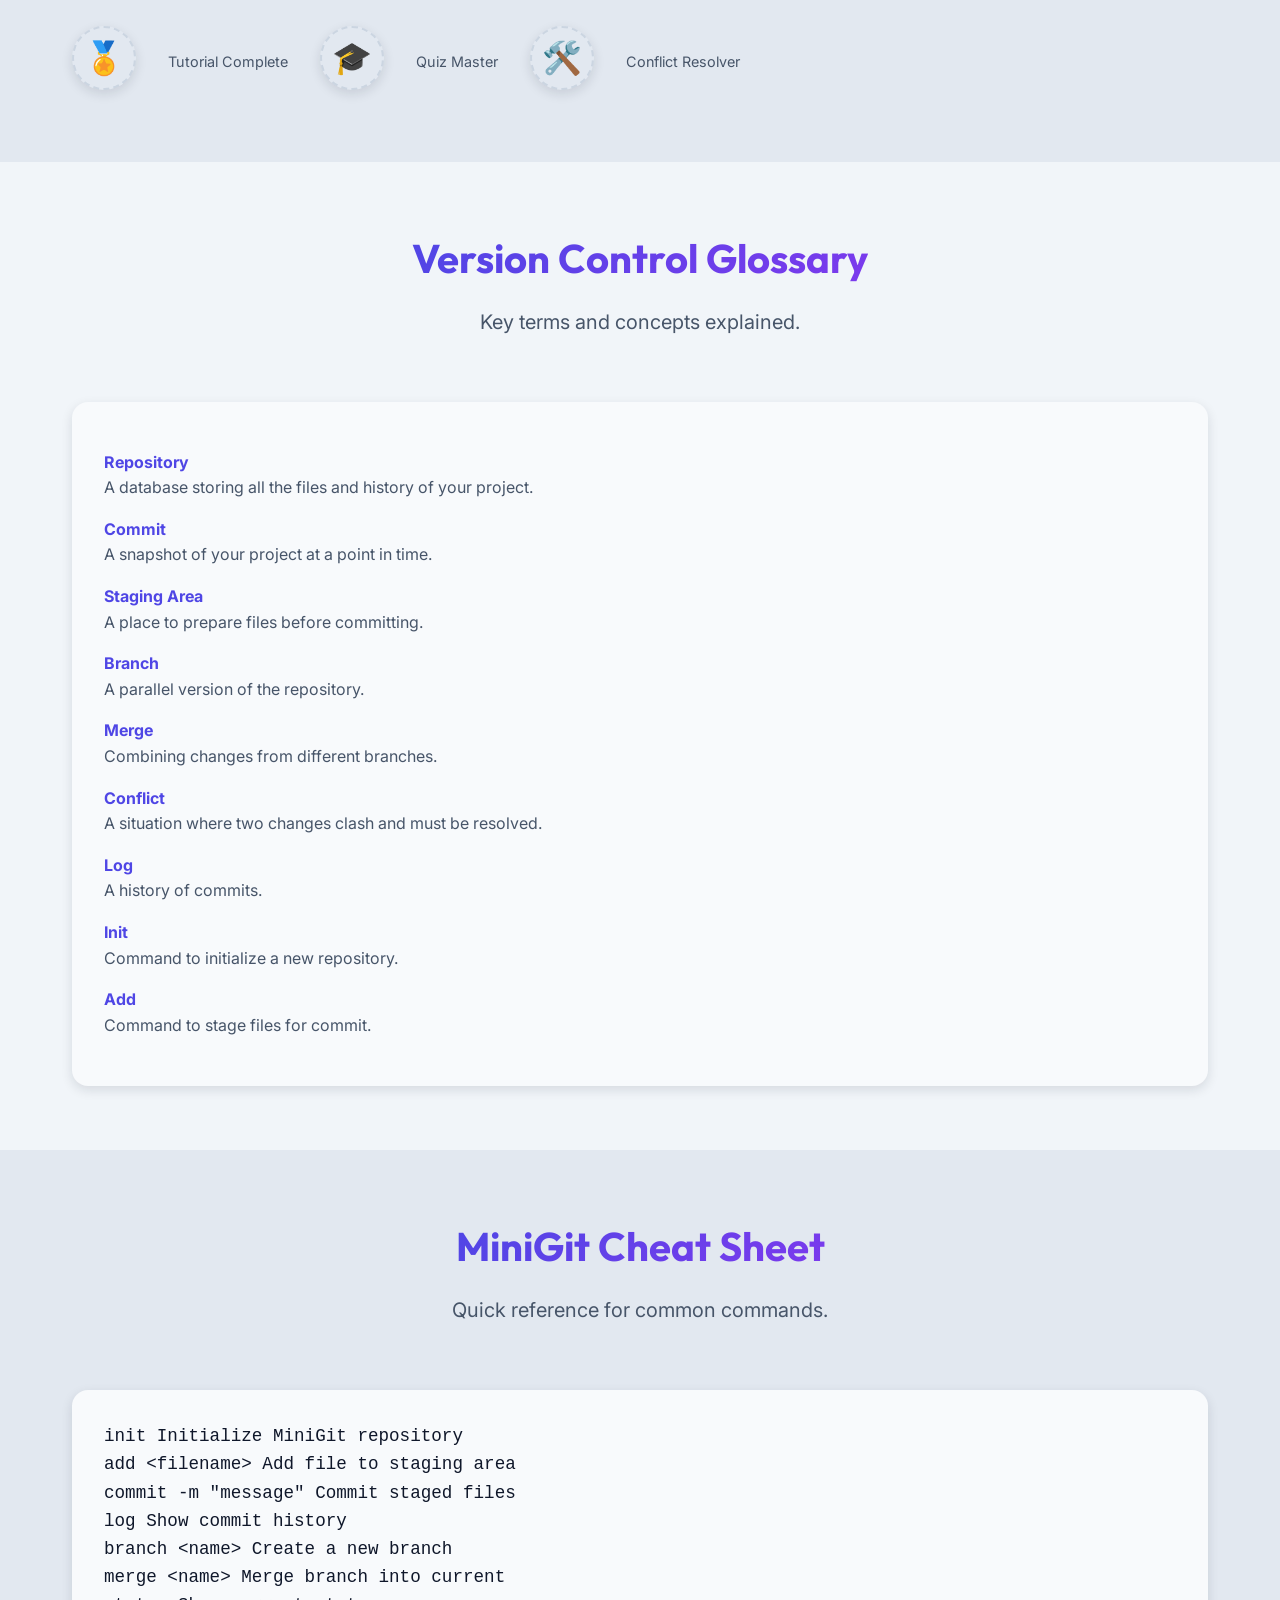
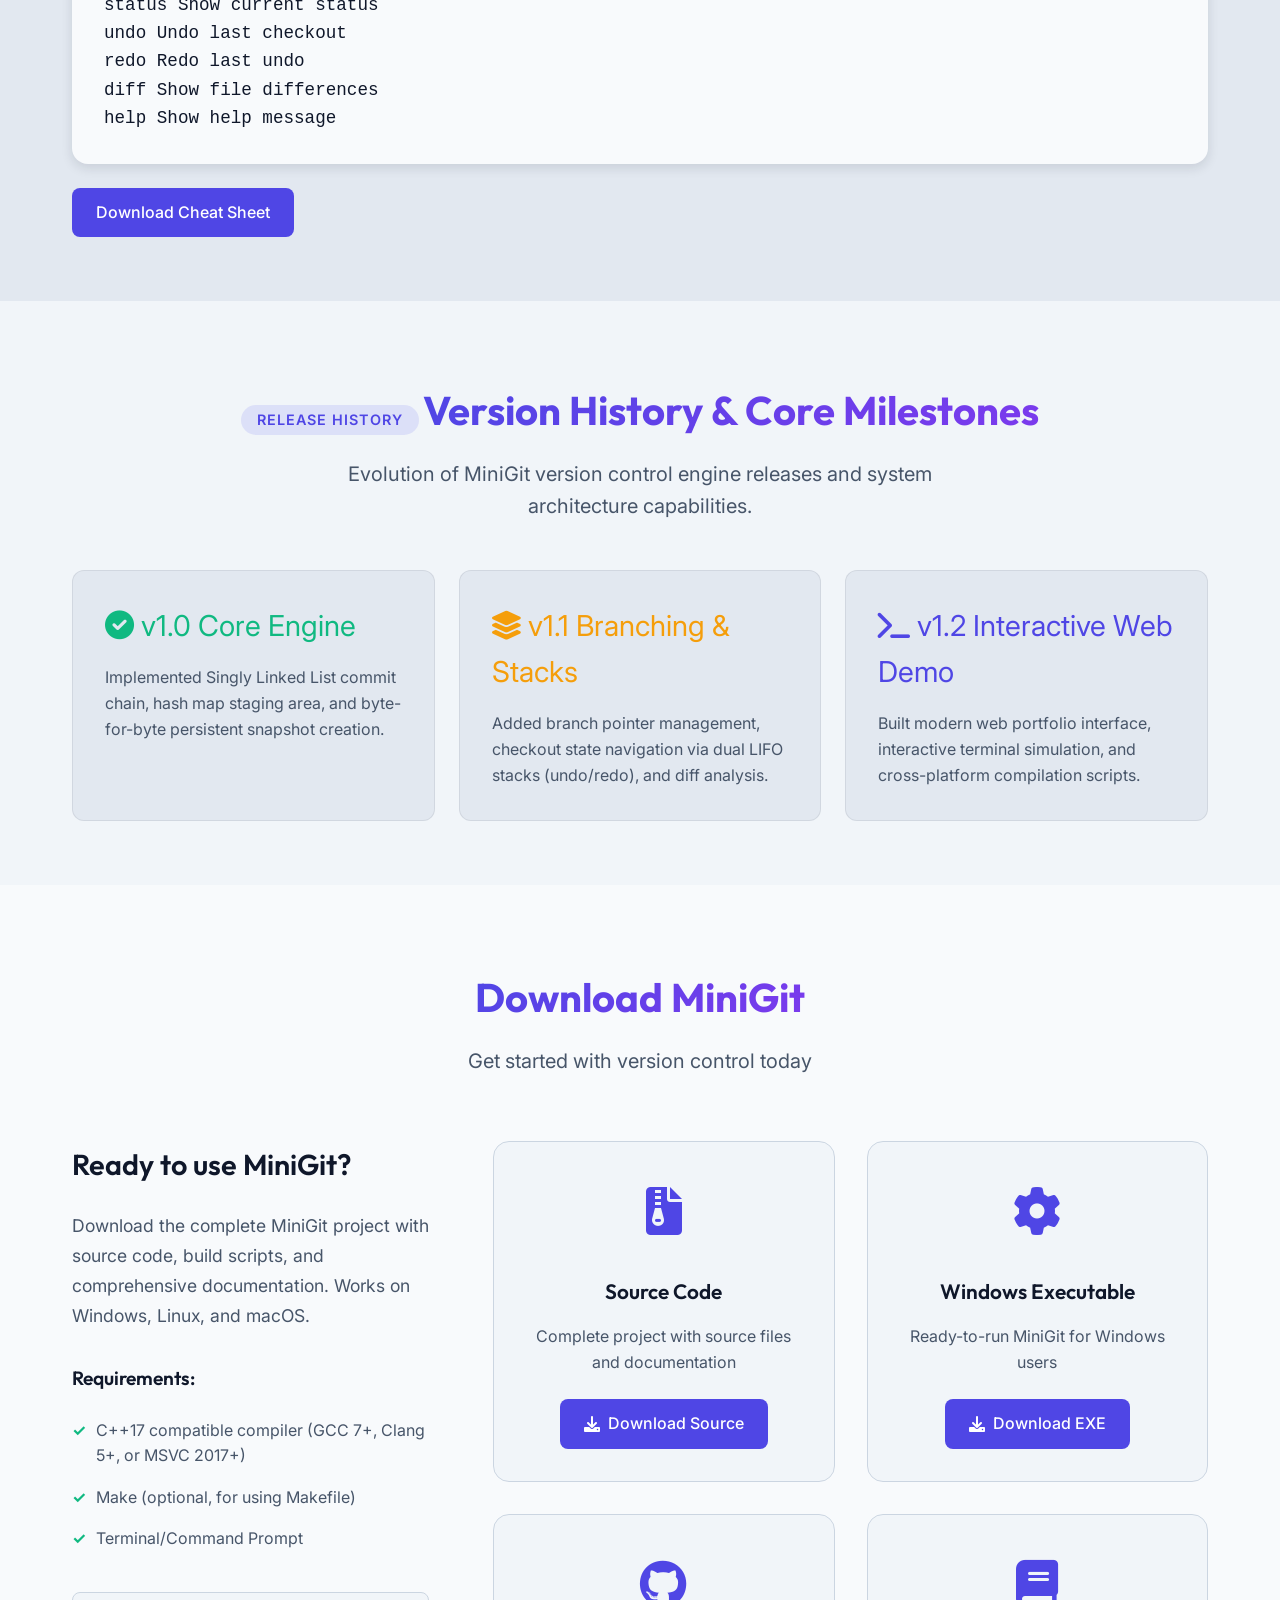
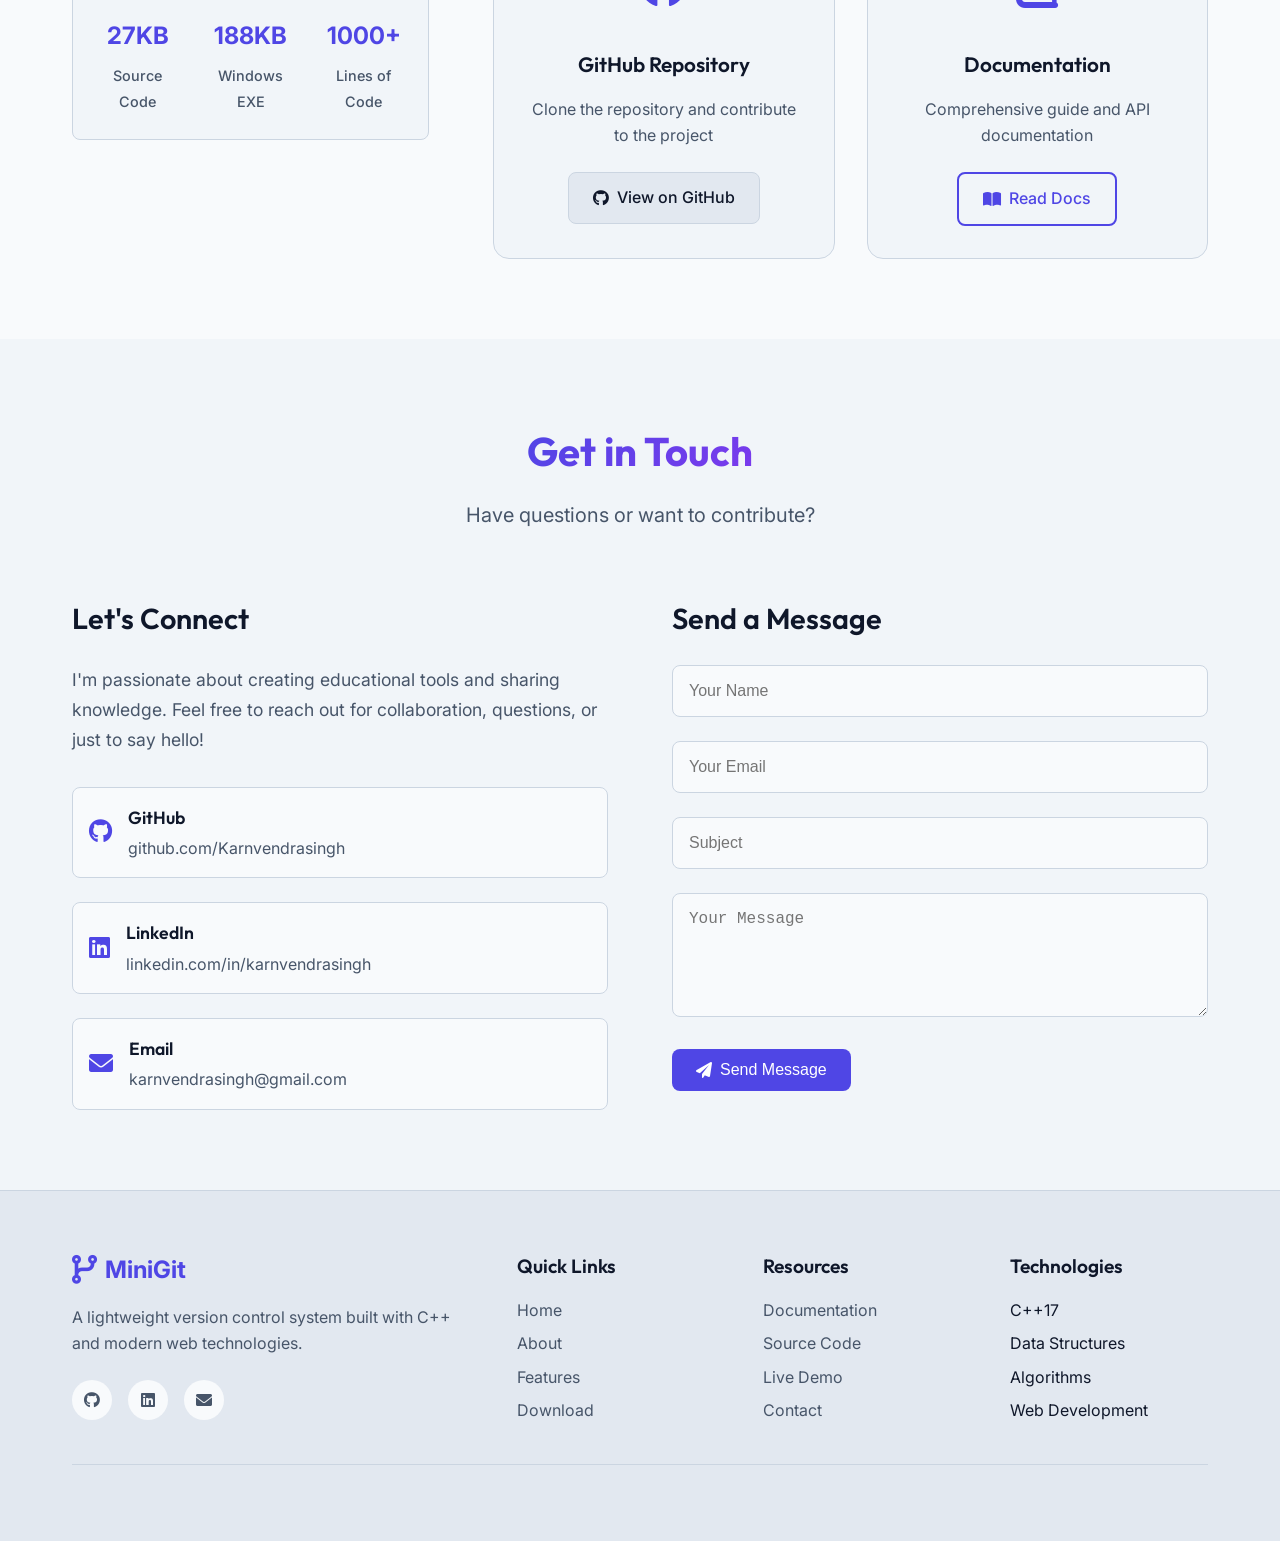
==== commit 04ce42a2: "fix: update EXE binary raw download URL, documentation link, repo link, and direct email dispatch fo" ====
--- a/website/index.html
+++ b/website/index.html
@@ -636,7 +636,7 @@
                             </div>
                             <h3>Windows Executable</h3>
                             <p>Ready-to-run MiniGit for Windows users</p>
-                            <a href="downloads/minigit.exe" class="btn btn-primary download-btn" download>
+                            <a href="https://github.com/Karnvendrasingh/Version-Control-System/raw/main/downloads/minigit.exe" class="btn btn-primary download-btn" download="minigit.exe" target="_blank" rel="noopener noreferrer">
                                 <i class="fas fa-download"></i>
                                 Download EXE
                             </a>
@@ -647,7 +647,7 @@
                             </div>
                             <h3>GitHub Repository</h3>
                             <p>Clone the repository and contribute to the project</p>
-                            <a href="#" class="btn btn-secondary download-btn" onclick="openGitHub()">
+                            <a href="https://github.com/Karnvendrasingh/Version-Control-System" class="btn btn-secondary download-btn" target="_blank" rel="noopener noreferrer">
                                 <i class="fab fa-github"></i>
                                 View on GitHub
                             </a>
@@ -658,7 +658,7 @@
                             </div>
                             <h3>Documentation</h3>
                             <p>Comprehensive guide and API documentation</p>
-                            <a href="#" class="btn btn-outline download-btn" onclick="openDocs()">
+                            <a href="https://github.com/Karnvendrasingh/Version-Control-System#readme" class="btn btn-outline download-btn" target="_blank" rel="noopener noreferrer">
                                 <i class="fas fa-book-open"></i>
                                 Read Docs
                             </a>
@@ -738,23 +738,24 @@
             </div>
         </section>
         <script>
-        // Formspree AJAX success message
         const contactForm = document.getElementById('contact-form');
         if (contactForm) {
-          contactForm.addEventListener('submit', async function(e) {
+          contactForm.addEventListener('submit', function(e) {
             e.preventDefault();
-            const formData = new FormData(contactForm);
-            const action = contactForm.getAttribute('action');
-            const response = await fetch(action, {
-              method: 'POST',
-              body: formData,
-              headers: { 'Accept': 'application/json' }
-            });
-            if (response.ok) {
-              contactForm.reset();
-              document.getElementById('form-success').style.display = 'block';
-            } else {
-              alert('There was a problem submitting your form. Please try again.');
+            const name = document.getElementById('name') ? document.getElementById('name').value : '';
+            const userEmail = document.getElementById('email') ? document.getElementById('email').value : '';
+            const subject = document.getElementById('subject') ? document.getElementById('subject').value : 'General Inquiry';
+            const msg = document.getElementById('message') ? document.getElementById('message').value : '';
+
+            const mailtoBody = encodeURIComponent(`Sender Name: ${name}\nSender Email: ${userEmail}\n\nMessage:\n${msg}`);
+            const mailtoSubject = encodeURIComponent(`[MiniGit Contact] ${subject}`);
+            
+            window.location.href = `mailto:karnvendrasingh@gmail.com?subject=${mailtoSubject}&body=${mailtoBody}`;
+            
+            const successEl = document.getElementById('form-success');
+            if (successEl) {
+              successEl.textContent = 'Thank you! Opening your email client to send your message to karnvendrasingh@gmail.com.';
+              successEl.style.display = 'block';
             }
           });
         }
